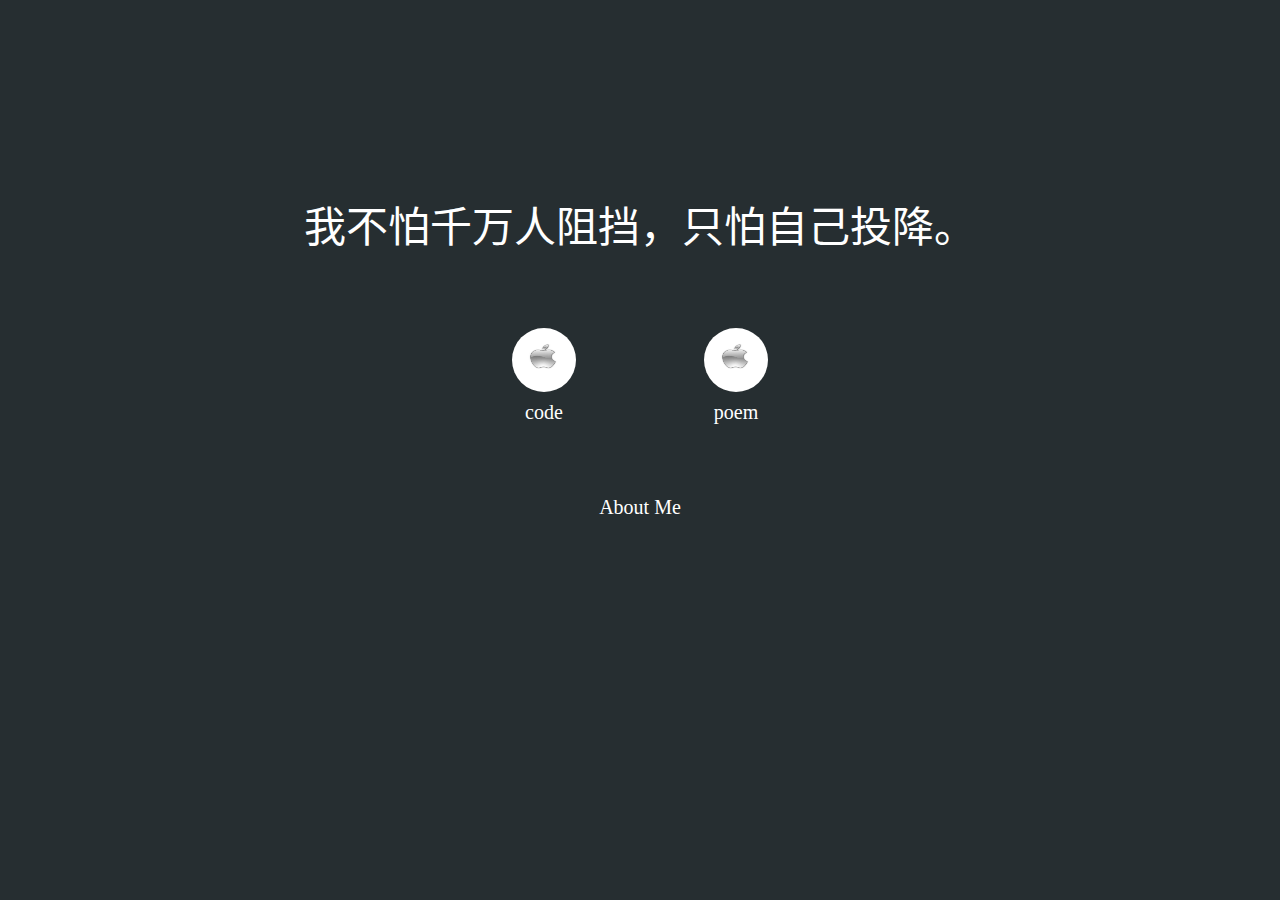
==== index.html @ 386355c1 "Update index.html" ====
<!DOCTYPE html>
<html lang="zh-cn">

	<head>
		<meta charset="utf-8">
		<meta http-equiv="X-UA-Compatible" content="IE=edge">
		<meta name="renderer" content="webkit">
		<meta name="viewport" content="width=device-width, initial-scale=1">
		<title>ANSON思维</title>
		<meta name="keywords" content="ANSON,思维,ANSON思维,IOS,ios,h5,Jquery,博客,文档,分享">
		<meta name="description" content="ANSON与你分享记录工作中的点滴和生活中的小美好">
		<meta name="baidu-site-verification" content="4IXNpgHm1T" />
		<meta http_equiv="pragma" content="no-cache">
		<meta http_equiv="Cache-Control" content="no-cache, must-revalidate">
		<link rel="shortcut icon" href="../images/logo.ico">
		<link rel="icon" href="../images/logo.ico">
		<link rel="stylesheet" type="text/css" href="css/global.css">
		<link rel="stylesheet" type="text/css" href="css/index.css" />
		<link rel="stylesheet" type="text/css" href="css/animate.min.css"/>
	</head>

	<body>
		<!-- 内容 -->
		<div class="index-content">
			<div class="slogan">
				我不怕千万人阻挡，只怕自己投降。
			</div>
			<div class="menu-cont">
				<ul class="clearfix">
					<li class="pull-left" id="code">
						<div class="menu-img">
							<img src="img/icon-apple.jpg" />
						</div>
						<div class="menu-msg">
							code
						</div>
					</li>
					<li class="pull-left" id="poem">
						<div class="menu-img">
							<img src="img/icon-apple.jpg" />
						</div>
						<div class="menu-msg">
							poem
						</div>
					</li>
				</ul>
			</div>
			<div class="about" id="about">
				About Me
			</div>
		</div>
		<!--列表一-->
		<div class="cont-right" id="code-right">
			<div class="right-title">
				那些踩过的坑
			</div>
			<div class="right-list-tab">
				<div class="tab-cont clearfix">
					<div class="pull-left tab-left">
						<div class="tab-title">
							ios下iframe页面内的input手机输入法bug
						</div>
						<div class="tab-msg">
							苹果手机中运行的页面，在iframe 中 ，手指点击input框，自动弹出键盘后，输入几个文字，然后手指再点击一下input框之后，再在键盘里敲字母，就无法在input框显示所敲入的内容了。解决方案如下：
						</div>
						<div class="tab-date">
							2018/10/10 10:17:08
						</div>
					</div>
				</div>
				<div class="tab-cont tab-cont-img clearfix">
					<div class="pull-left tab-left">
						<div class="tab-title">
							前端开发——textarea自适应高度
						</div>
						<div class="tab-msg">
							因为textarea不支持自适应高度，就是定好高度或者是行数之后，超出部分就会显示滚动条，看起来不美观。而用DIV来模拟时，首先遇到的问题是：div怎么实现输入功能？ 可能我们还是第一次见到...
						</div>
						<div class="tab-date">
							2018/10/01 14:27:11
						</div>
					</div>
					<div class="pull-right tab-right">
						<div class="tab-img">
							<img src="img/textarea.png" />
						</div>
					</div>
				</div>
				<div class="tab-cont clearfix">
					<div class="pull-left tab-left">
						<div class="tab-title">
							IOS开发之qq分享原生接入SDK
						</div>
						<div class="tab-msg">
							写在正文之前：腾讯的qq SDK是真的坑！这个文档简直是我见过最坑的文档了！被逼着接原生SDK做分享的我只能自己去填坑了！！！
						</div>
						<div class="tab-date">
							2018/09/11 17:37:18
						</div>
					</div>
				</div>
				<div class="tab-cont clearfix">
					<div class="pull-left tab-left">
						<div class="tab-title">
							JS点击下载跳转IOS或者Android
						</div>
						<div class="tab-msg">
							在移动wap上，最常见的就是引流用户下载安装自己的应用程序，如何通过js点击判断下载是ios还是安卓呢？其实很简单，就是要判断用户的设备是iOS还是Android，然后分别跳转就可以了
						</div>
						<div class="tab-date">
							2018/08/15 16:31:19
						</div>
					</div>
				</div>
				<div class="tab-cont clearfix">
					<div class="pull-left tab-left">
						<div class="tab-title">
							IOS---将text文本转为image
						</div>
						<div class="tab-msg">
							用代码实现，将一段text文本转为image，可作为标签使用。具体实现方式如下：
						</div>
						<div class="tab-date">
							2018/04/14 11:31:11
						</div>
					</div>
				</div>
				<div class="tab-cont clearfix">
					<div class="pull-left tab-left">
						<div class="tab-title">
							前端开发——下拉框（多选、单选、搜索、排序）
						</div>
						<div class="tab-msg">
							需求：需要做一个下拉框组件，要求包含下拉列表前加一个多选框，勾选的列在下次打开时自动排在下拉列表前面置顶，点击列表中某一项，可以选中该项内容，并填充进展示框中，另外需要增加搜索功能，便于筛选下拉列表中的列。
						</div>
						<div class="tab-date">
							2018/03/11 17:13:31
						</div>
					</div>
				</div>
				<div class="tab-cont clearfix">
					<div class="pull-left tab-left">
						<div class="tab-title">
							ios&html5混合开发优化（二）
						</div>
						<div class="tab-msg">
							优化oc与js传值：混合开发最大的问题就在于前台与后台直接的通信，这个不像用纯原生开发时数据都从接口处获取然后做想要的操作，混合开发中oc端是没有办法去操作页面的，因为页面是h5做的，这个时候就需要oc与js进行通信。
						</div>
						<div class="tab-date">
							2018/02/09 11:22:38
						</div>
					</div>
				</div>
				<div class="tab-cont clearfix">
					<div class="pull-left tab-left">
						<div class="tab-title">
							ios&html5混合开发优化（一）
						</div>
						<div class="tab-msg">
							前言：本人原本是ios开发工程师，但由于现今H5的兴起，行内刮起了一阵混合开发的风气，趁着这股劲，我也学了前端开发，不说研究的多深，但也能胜任日常的开发工作。长话短说
						</div>
						<div class="tab-date">
							2018/01/29 10:31:12
						</div>
					</div>
				</div>

			</div>
		</div>

		<!--列表二-->
		<div class="cont-right" id="poem-right">
			<div class="right-title">
				那些如诗的生活
			</div>
			<div class="right-list-tab">
				<div class="tab-cont tab-cont-img clearfix">
					<div class="pull-left tab-left">
						<div class="tab-title">
							迪士尼打卡
						</div>
						<div class="tab-msg">
							来魔都也有好几年了，迪士尼一直没有机会去，终于打卡成功。体验各种项目，飞越地平线、巴斯光年、雷鸣山漂流...对一个大老爷们来说....
						</div>
						<div class="tab-date">
							2018/08/12 10:31:12
						</div>
					</div>
					<div class="pull-right tab-right">
						<div class="tab-img">
							<img src="img/dishini.jpeg" />
						</div>
					</div>
				</div>
				<div class="tab-cont tab-cont-img clearfix">
					<div class="pull-left tab-left">
						<div class="tab-title">
							其实，我享受孤独。
						</div>
						<div class="tab-msg">
							孤独这个字眼，很奇怪。魔都，灯红酒绿，繁华似锦，在这里，你的一切都会被喧闹所掩盖。你有才华，比你更有才华的大有人在；你有能力，比你更有能力的大有人在；你特立独...
						</div>
						<div class="tab-date">
							2018/05/22 16:31:44
						</div>
					</div>
					<div class="pull-right tab-right">
						<div class="tab-img">
							<img src="img/city.jpeg" />
						</div>
					</div>
				</div>
				<div class="tab-cont tab-cont-img clearfix">
					<div class="pull-left tab-left">
						<div class="tab-title">
							回不去的地方。
						</div>
						<div class="tab-msg">
							上海这个地方，来了也有两年了。记得两年前毕业时，从学校辗转到上海，不少朋友问我，你为什么最后还是选择了上海？当时答不上来，只是说，总得寻个去处吧...
						</div>
						<div class="tab-date">
							2017/03/09 14:27:11
						</div>
					</div>
					<div class="pull-right tab-right">
						<div class="tab-img">
							<img src="img/shanghai.jpeg" />
						</div>
					</div>
				</div>

			</div>
		</div>

		<!--列表三-->
		<div class="cont-right" id="about-right">
			<div class="about-cont">
				<div class="about-img">
					<img src="img/my.jpeg" />
				</div>
				<div class="about-title">
					不想搞事的产品经理不是好程序猿~
				</div>
				<div class="about-msg">
					<p>我是Anson，有信仰，爱生活，</p>
					<p>毕业3年，现居住于魔都；</p>
					<p>愿和你一起努力做更好的自己。</p>
					<p>无论是看书，健身还是搞事。</p>
				</div>
				<div class="contact">
					<p>QQ:1475776568</p>
					<p>邮箱:1475776568@qq.com</p>
				</div>
			</div>
		</div>
	</body>
	<!-- 资源加载 -->
	<script src="js/jquery.js" type="text/javascript" charset="utf-8"></script>
	<!-- 业务逻辑 -->
	<script src="js/global.js" type="text/javascript" charset="utf-8"></script>
	<script type="text/javascript">
		$(window).resize(function() { //当浏览器大小变化时
			var screenWidth = $("body").width(),
				screenHeight = $(window).height() || document.body.screenHeight,
				scrollTop = $(window).scrollTop()
			$(".index-content,.cont-right").css('height', screenHeight);
		});
		$(document).ready(function() {
			var screenWidth = $("body").width(),
				screenHeight = $(window).height() || document.body.screenHeight,
				scrollTop = $(window).scrollTop()
			$(".index-content,.cont-right").css('height', screenHeight);
			
			//动画
			var animateArray = new Array("bounce","flash","pulse","rubberBand","shake","swing","tada","wobble","bounceIn","bounceInDown","bounceInLeft","bounceInRight","bounceInUp","fadeIn","fadeInDown","fadeInDownBig","fadeInLeft","fadeInLeftBig","fadeInRight","fadeInRightBig","fadeInUp","fadeInUpBig","flip","flipInX","flipInY","lightSpeedIn","rotateIn","rotateInDownLeft","rotateInDownRight","rotateInUpLeft","rotateInUpRight","slideInDown","slideInLeft","slideInRight","rollIn");
			var rand = parseInt(Math.random() * 35);     
			$(".slogan").addClass("animated");
			$(".slogan").addClass(animateArray[rand]);
			

		});
		$(".slogan").click(function() {
			if($(".index-content").hasClass("index-content-left")) {
				$(".index-content").removeClass("index-content-left");
				$(".cont-right").hide();
			} else {
				//不作处理
			}
		});
		$("#code").click(function() {
			if($(".index-content").hasClass("index-content-left")) {
				$("#poem-right,#about-right").hide();
				$("#code-right").show();
			} else {
				$(".index-content").addClass("index-content-left");
				$("#code-right").show();
			}
		});
		$("#poem").click(function() {
			if($(".index-content").hasClass("index-content-left")) {
				$("#code-right,#about-right").hide();
				$("#poem-right").show();
			} else {
				$(".index-content").addClass("index-content-left");
				$("#poem-right").show();
			}
		});
		$("#about").click(function() {
			if($(".index-content").hasClass("index-content-left")) {
				$("#code-right,#poem-right").hide();
				$("#about-right").show();
			} else {
				$(".index-content").addClass("index-content-left");
				$("#about-right").show();
			}
		});
	</script>

</html>
---- css/global.css ----
/*---------------------------------------------------------------------------------------------
颜色
---------------------------------------------------------------------------------------------*/
/*---------------------------------------------------------------------------------------------
字体
---------------------------------------------------------------------------------------------*/
/*---------------------------------------------------------------------------------------------
字体大小
---------------------------------------------------------------------------------------------*/
/*公共样式--开始*/
html,
body,
div,
ul,
li,
h1,
h2,
h3,
h4,
h5,
h6,
p,
dl,
dt,
dd,
ol,
form,
input,
textarea,
th,
td,
select {
  margin: 0;
  padding: 0;
}
* {
  box-sizing: border-box;
}
html,
body {
  min-height: 100%;
}
body {
  font-size: 14px;
  color: #333;
}
h1,
h2,
h3,
h4,
h5,
h6 {
  font-weight: normal;
}
ul,
ol {
  list-style: none;
}
img {
  border: none;
  vertical-align: middle;
}
a {
  text-decoration: none;
}
table {
  border-collapse: collapse;
  table-layout: fixed;
}
input,
textarea {
  outline: none;
  border: none;
}
textarea {
  resize: none;
  overflow: auto;
}
.clearfix {
  zoom: 1;
}
.clearfix:after {
  content: ".";
  width: 0;
  height: 0;
  visibility: hidden;
  display: block;
  clear: both;
  overflow: hidden;
}
.pull-left {
  float: left;
}
.pull-right {
  float: right;
}
.tl {
  text-align: left;
}
.tc {
  text-align: center;
}
.tr {
  text-align: right;
}
---- css/index.css ----
.index-content {
  padding-top: 10%;
  width: 100%;
  background: #262e31;
}
.index-content .slogan {
  width: 100%;
  height: 200px;
  text-align: center;
  line-height: 200px;
  font-size: 42px;
  color: #fff;
  cursor: pointer;
}
.index-content .menu-cont {
  width: 100%;
  height: 120px;
}
.index-content .menu-cont ul {
  padding: 0 35%;
}
.index-content .menu-cont ul li {
  width: 50%;
  height: 120px;
  text-align: center;
  cursor: pointer;
}
.index-content .menu-cont ul li .menu-img {
  width: 100%;
  height: 64px;
}
.index-content .menu-cont ul li .menu-img img {
  width: 64px;
  height: 100%;
  border-radius: 32px;
}
.index-content .menu-cont ul li .menu-msg {
  width: 100%;
  line-height: 40px;
  font-size: 20px;
  color: #FFFFFF;
}
.index-content .about {
  width: 100%;
  text-align: center;
  font-size: 20px;
  color: #FFFFFF;
  line-height: 38px;
  margin-top: 40px;
  cursor: pointer;
}
.index-content-left {
  width: 25%;
  float: left;
}
.index-content-left .slogan {
  line-height: 48px;
  font-size: 32px;
}
.index-content-left .menu-cont ul {
  padding: 0 10%;
}
.cont-right {
  display: none;
  width: 75%;
  float: right;
  padding: 20px;
  overflow: auto;
}
.cont-right .right-title {
  width: 100%;
  line-height: 80px;
  font-size: 36px;
  color: #363333;
}
.cont-right .right-list-tab {
  width: 100%;
  padding: 30px 0;
}
.cont-right .right-list-tab .tab-cont {
  padding: 20px 0;
  width: 100%;
  border-bottom: 1px solid #eee;
  cursor: pointer;
}
.cont-right .right-list-tab .tab-cont .tab-title {
  width: 100%;
  line-height: 32px;
  font-size: 24px;
  font-weight: bold;
  color: #504d4d;
  white-space: nowrap;
  overflow: hidden;
  text-overflow: ellipsis;
}
.cont-right .right-list-tab .tab-cont .tab-msg {
  width: 100%;
  line-height: 24px;
  font-size: 14px;
  color: #727070;
  word-wrap: break-word;
  margin-top: 10px;
}
.cont-right .right-list-tab .tab-cont .tab-date {
  width: 100%;
  line-height: 18px;
  font-size: 12px;
  color: #868585;
  margin-top: 10px;
}
.cont-right .right-list-tab .tab-cont-img .tab-left {
  width: 70%;
}
.cont-right .right-list-tab .tab-cont-img .tab-right {
  width: 30%;
}
.cont-right .right-list-tab .tab-cont-img .tab-img {
  margin-left: 20px;
  width: 200px;
  height: 120px;
}
.cont-right .right-list-tab .tab-cont-img .tab-img img {
  width: 100%;
  height: 100%;
  border-radius: 4px;
  border: 1px solid #eee;
}
.cont-right .about-cont {
  width: 100%;
  padding: 16% 0;
  text-align: center;
}
.cont-right .about-cont .about-img {
  width: 100%;
  height: 100px;
}
.cont-right .about-cont .about-img img {
  width: 100px;
  height: 100px;
  border-radius: 100px;
}
.cont-right .about-cont .about-title {
  margin-top: 20px;
  line-height: 30px;
  font-size: 18px;
  color: #FFFFFF;
  font-weight: bold;
}
.cont-right .about-cont .about-msg {
  margin-top: 20px;
}
.cont-right .about-cont .about-msg p {
  line-height: 20px;
  font-size: 14px;
  color: #f1ecec;
}
.cont-right .about-cont .contact {
  margin-top: 20px;
}
.cont-right .about-cont .contact p {
  line-height: 20px;
  font-size: 14px;
  color: #f1ecec;
}
#about-right {
  background-image: url(../img/about-bg.jpg);
  background-repeat: no-repeat;
  background-size: 100% 100%;
  -moz-background-size: 100% 100%;
  overflow: inherit;
}
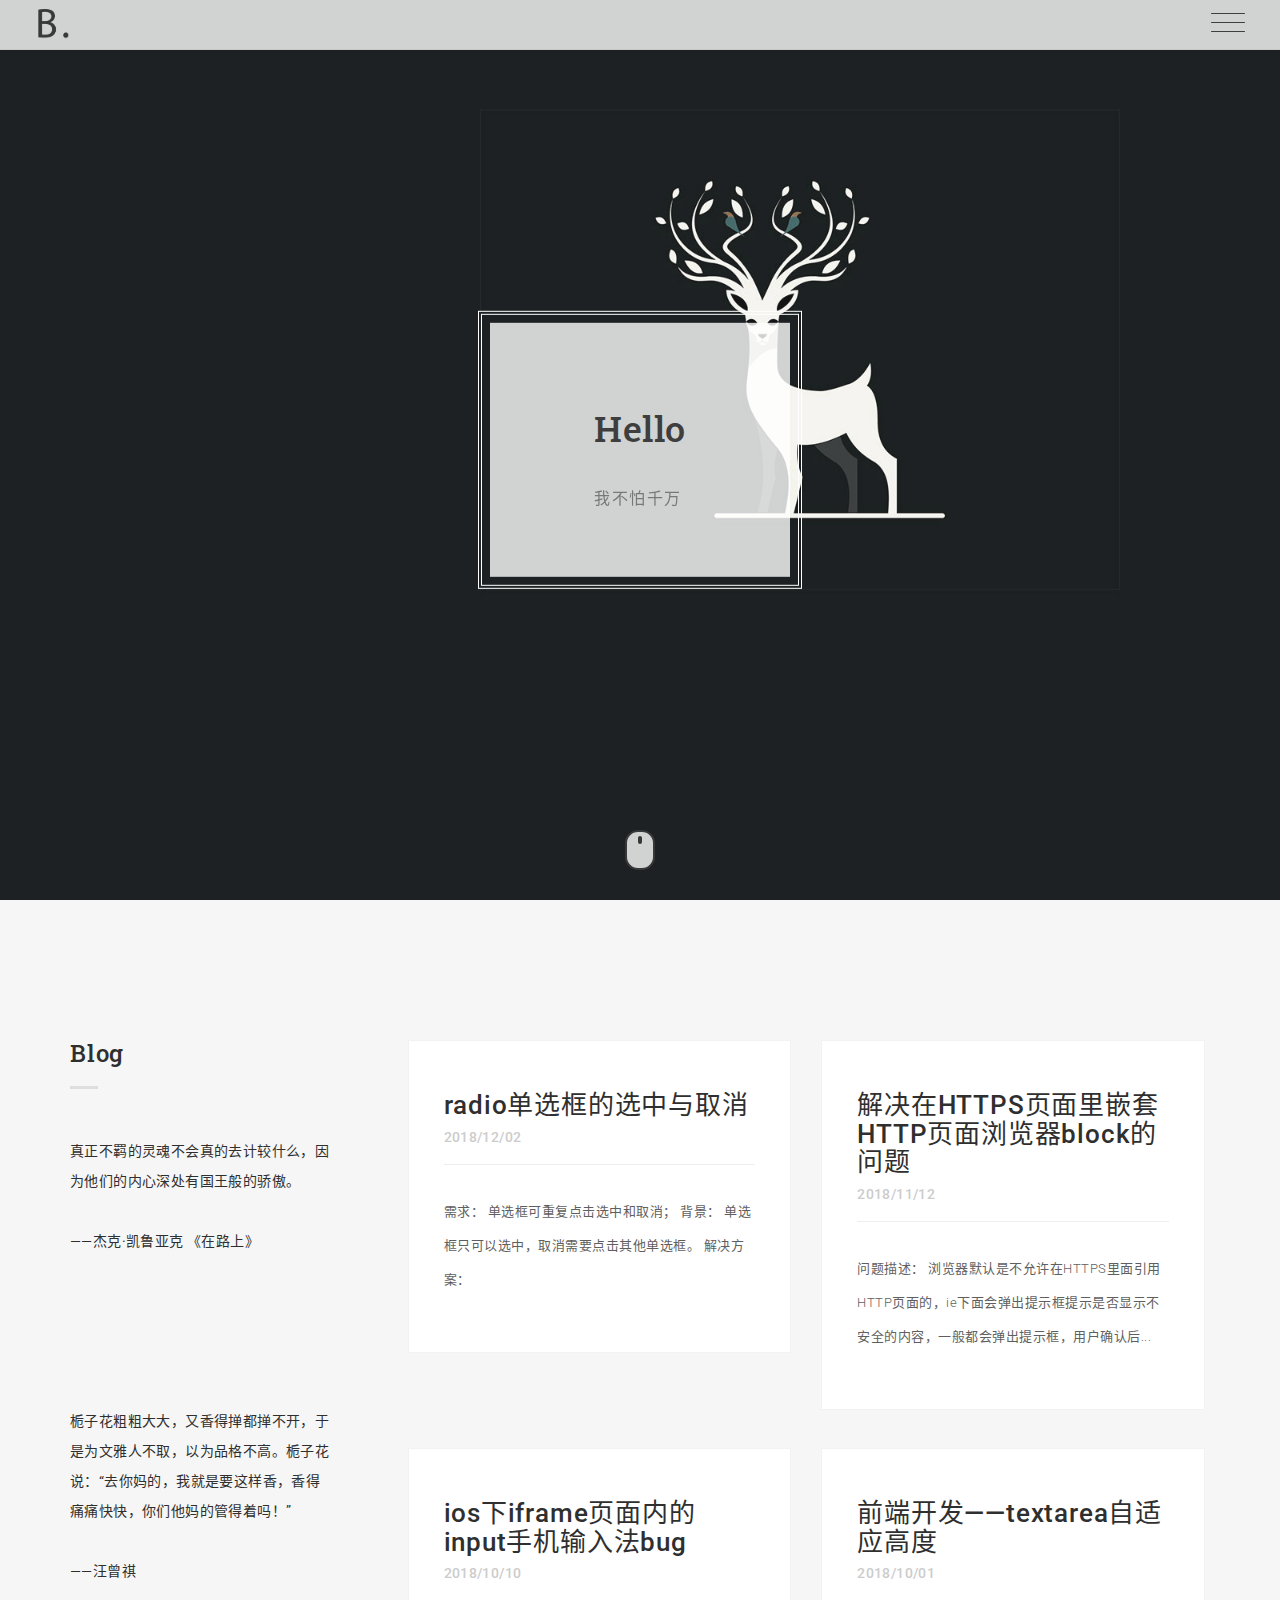
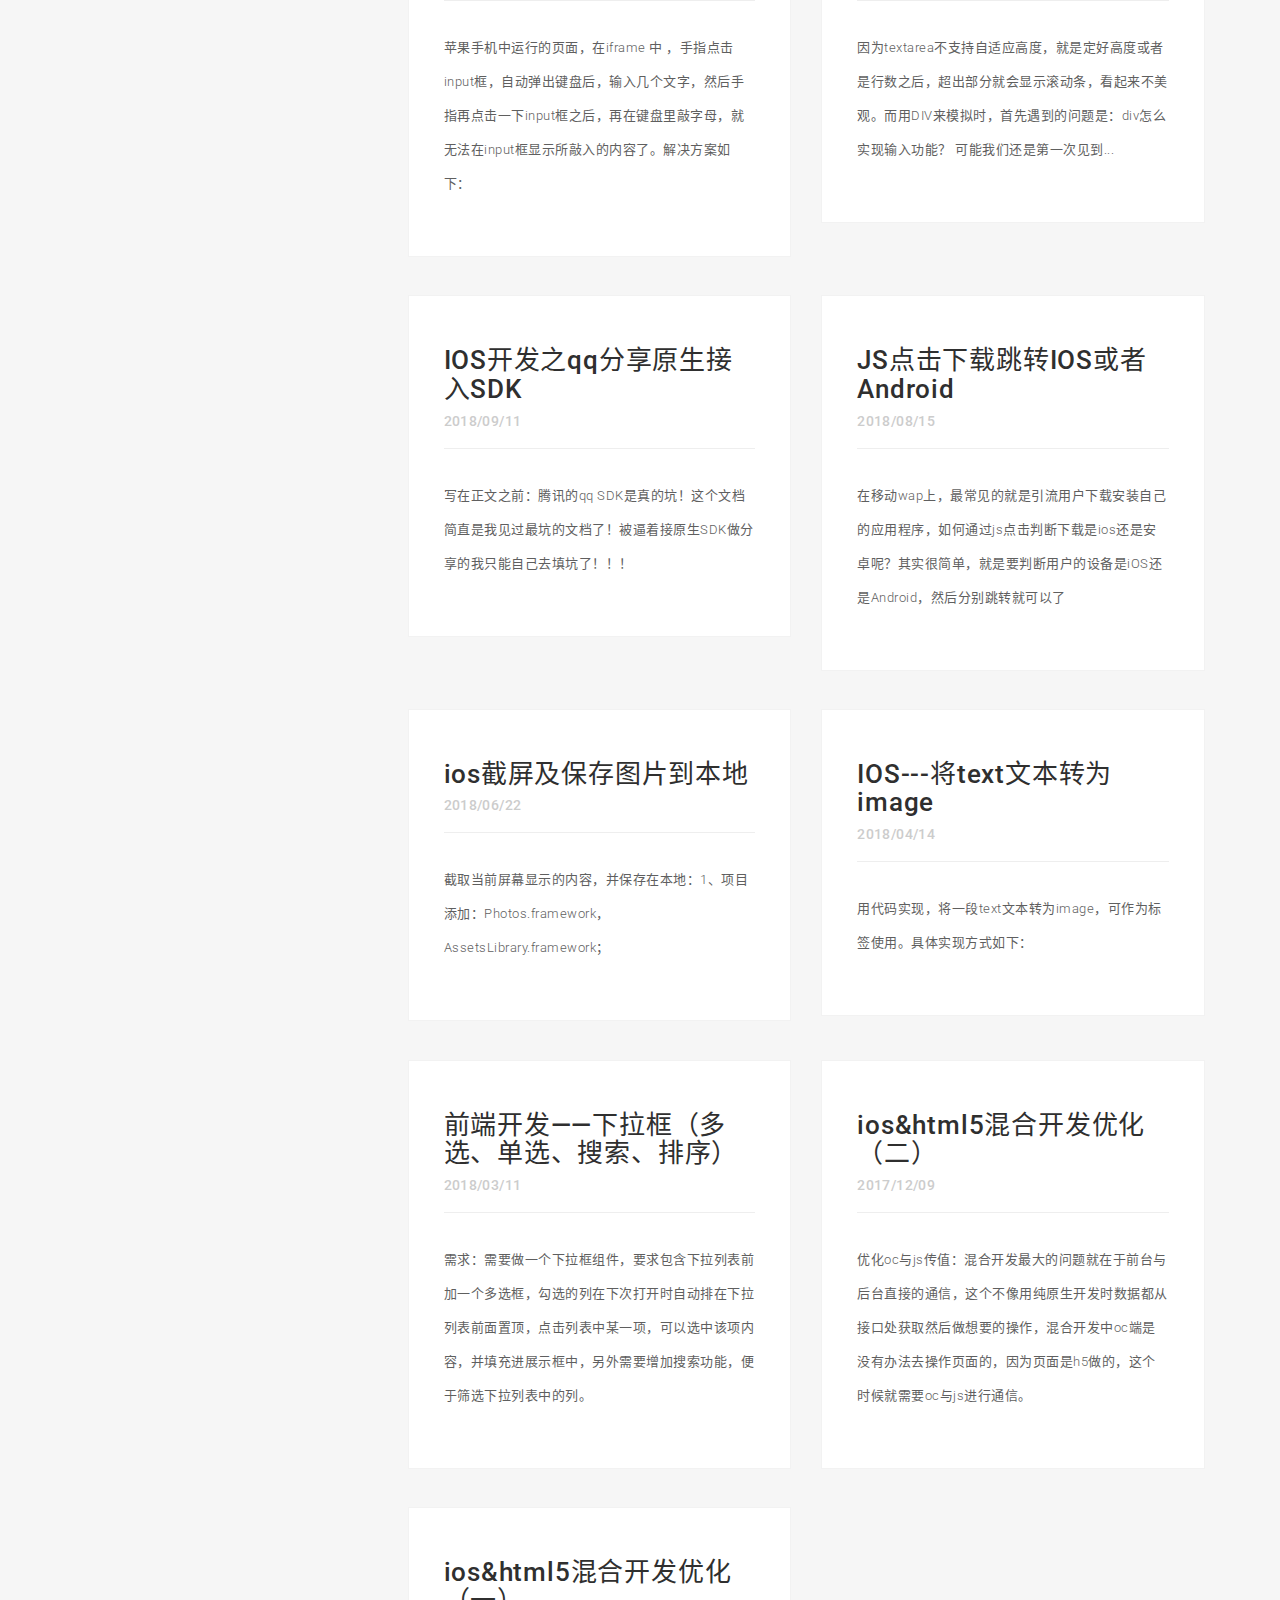
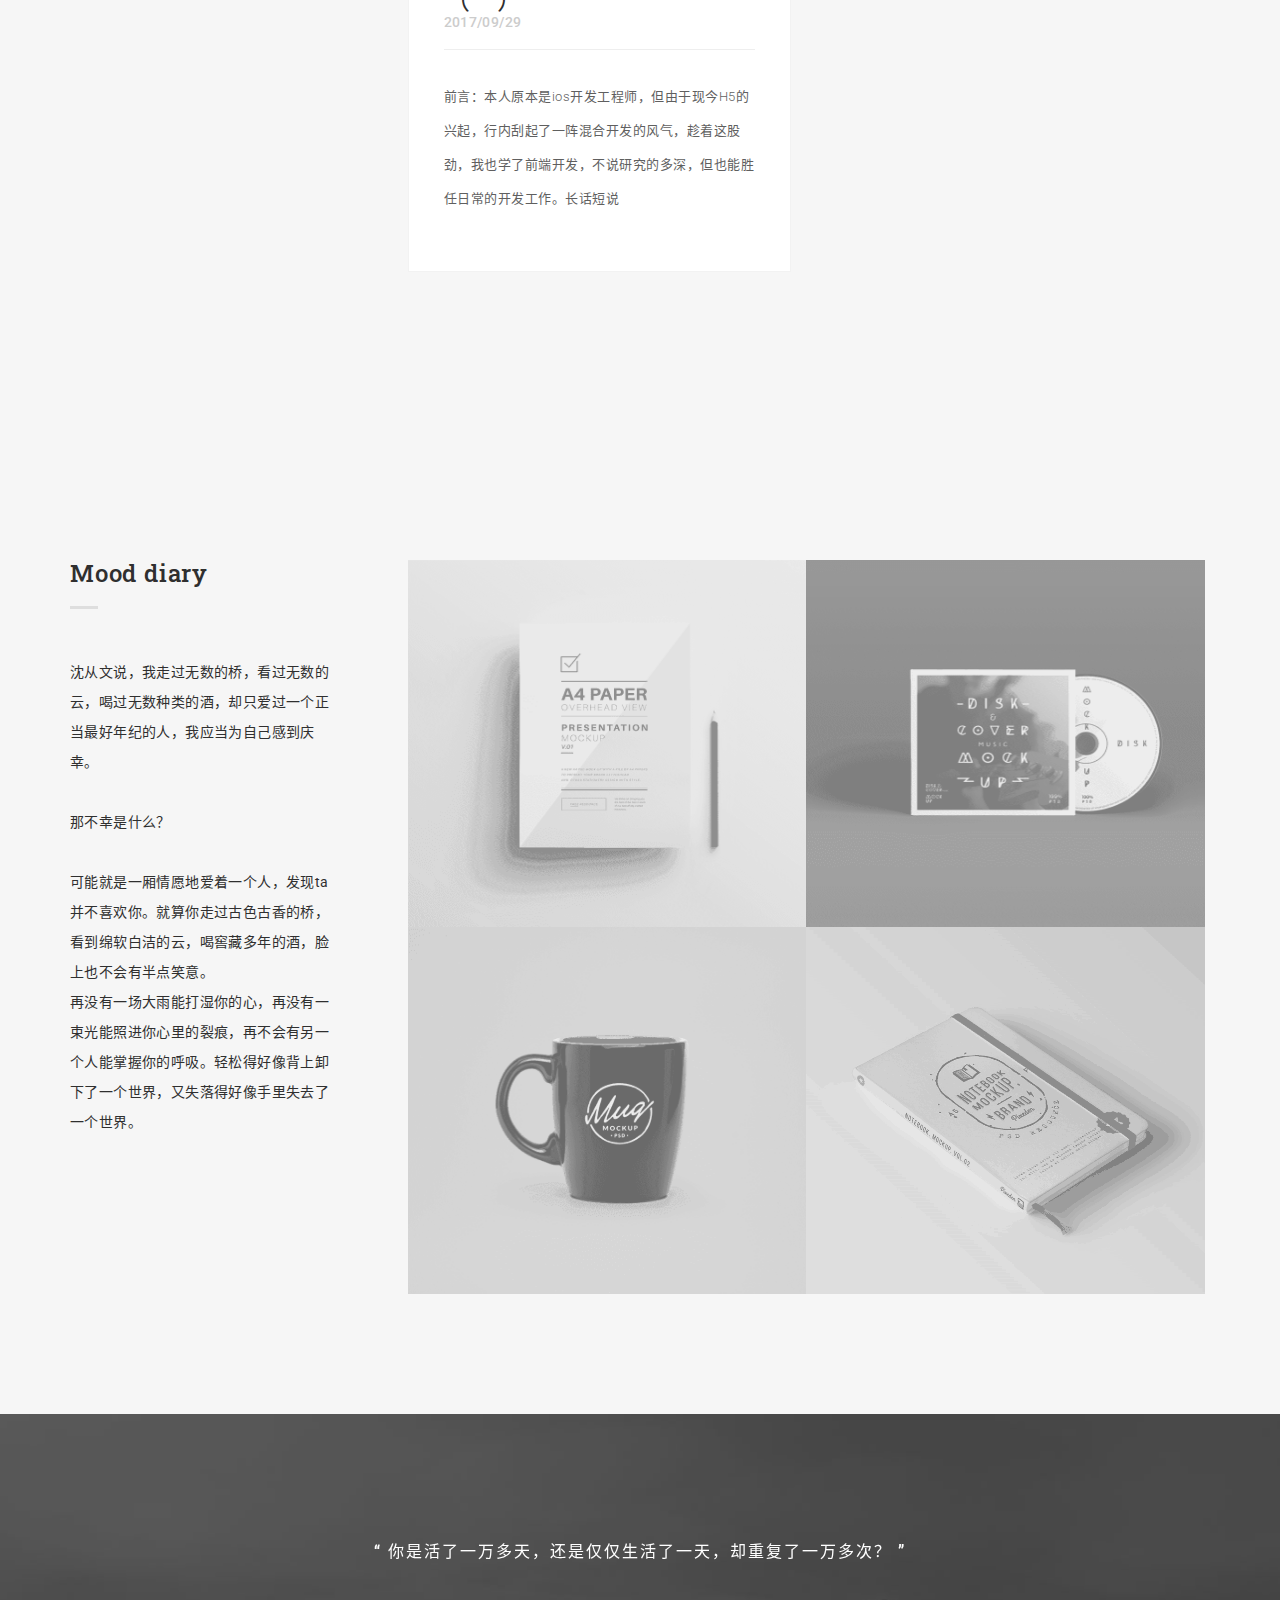
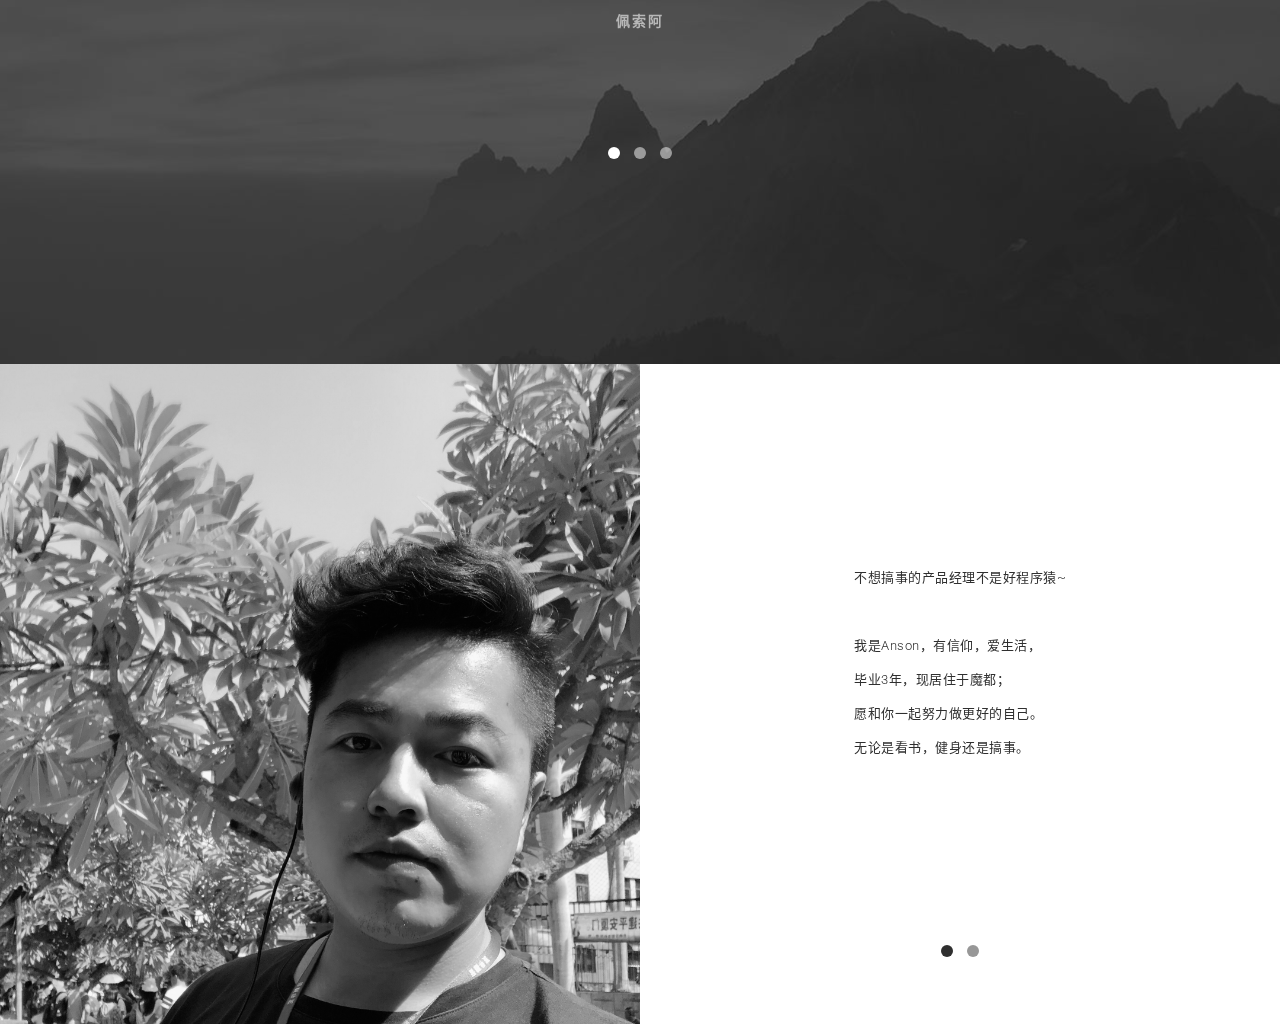
==== commit 243148b1: "Update index.html" ====
--- a/index.html
+++ b/index.html
@@ -3,317 +3,567 @@
 
 	<head>
 		<meta charset="utf-8">
-		<meta http-equiv="X-UA-Compatible" content="IE=edge">
-		<meta name="renderer" content="webkit">
-		<meta name="viewport" content="width=device-width, initial-scale=1">
 		<title>ANSON思维</title>
+		<meta content="IE=edge" http-equiv="X-UA-Compatible">
+		<meta content="width=device-width, initial-scale=1" name="viewport">
+		<meta content="Bodo - Simple One Page Personal" name="description">
+		<meta content="BdgPixel" name="author">
 		<meta name="keywords" content="ANSON,思维,ANSON思维,IOS,ios,h5,Jquery,博客,文档,分享">
 		<meta name="description" content="ANSON与你分享记录工作中的点滴和生活中的小美好">
 		<meta name="baidu-site-verification" content="4IXNpgHm1T" />
 		<meta http_equiv="pragma" content="no-cache">
 		<meta http_equiv="Cache-Control" content="no-cache, must-revalidate">
-		<link rel="shortcut icon" href="../images/logo.ico">
-		<link rel="icon" href="../images/logo.ico">
-		<link rel="stylesheet" type="text/css" href="css/global.css">
-		<link rel="stylesheet" type="text/css" href="css/index.css" />
-		<link rel="stylesheet" type="text/css" href="css/animate.min.css"/>
+		<!--styles-->
+		<link href="css/bootstrap.min.css" rel="stylesheet">
+		<link href="css/owl.carousel.css" rel="stylesheet">
+		<link href="css/owl.theme.css" rel="stylesheet">
+		<link href="css/magnific-popup.css" rel="stylesheet">
+		<link href="css/style.css" rel="stylesheet">
+		<link href="css/responsive.css" rel="stylesheet">
+
+		<!--fonts google-->
+		<link href='https://fonts.googleapis.com/css?family=Roboto+Slab:400,700' rel='stylesheet' type='text/css'>
+		<link href='https://fonts.googleapis.com/css?family=Roboto:400,300,500,700' rel='stylesheet' type='text/css'>
+
+		<!--[if lt IE 9]>
+   <script type="text/javascript" src="js/html5shiv.min.js"></script>
+<![endif]-->
 	</head>
 
 	<body>
-		<!-- 内容 -->
-		<div class="index-content">
-			<div class="slogan">
-				我不怕千万人阻挡，只怕自己投降。
-			</div>
-			<div class="menu-cont">
-				<ul class="clearfix">
-					<li class="pull-left" id="code">
-						<div class="menu-img">
-							<img src="img/icon-apple.jpg" />
+		<!--PRELOADER-->
+		<div id="preloader">
+			<div id="status">
+				<img alt="logo" src="images/logo-big.png">
+			</div>
+		</div>
+		<!--/.PRELOADER END-->
+
+		<!--HEADER -->
+		<div class="header">
+			<div class="for-sticky">
+				<!--LOGO-->
+				<div class="col-md-2 col-xs-6 logo">
+					<a href="index.html"><img alt="logo" class="logo-nav" src="images/logo.png"></a>
+				</div>
+				<!--/.LOGO END-->
+			</div>
+			<div class="menu-wrap">
+				<nav class="menu">
+					<div class="menu-list">
+						<a data-scroll="" href="#home" class="active">
+							<span>Home</span>
+						</a>
+						<a data-scroll="" href="#employement">
+							<span>Blog</span>
+						</a>
+						<a data-scroll="" href="#work">
+							<span>Mood diary</span>
+						</a>
+						<a data-scroll="" href="#about">
+							<span>About</span>
+						</a>
+					</div>
+				</nav>
+				<button class="close-button" id="close-button">Close Menu</button>
+			</div>
+			<button class="menu-button" id="open-button">
+	<span></span>
+	<span></span>
+	<span></span>
+  </button>
+			<!--/.for-sticky-->
+		</div>
+		<!--/.HEADER END-->
+
+		<!--CONTENT WRAP-->
+		<div class="content-wrap">
+			<!--CONTENT-->
+			<div class="content">
+				<!--HOME-->
+				<section id="home">
+					<div class="container">
+						<div class="row">
+							<div class="wrap-hero-content">
+								<div class="hero-content">
+									<h1>Hello</h1>
+									<br>
+									<span class="typed"></span>
+								</div>
+							</div>
+							<div class="mouse-icon margin-20">
+								<div class="scroll"></div>
+							</div>
 						</div>
-						<div class="menu-msg">
-							code
+					</div>
+				</section>
+				<!--/.HOME END-->
+				<!--EMPLOYEMENT-->
+				<section class="grey-bg" id="employement">
+					<div class="container">
+						<div class="row">
+							<div class="col-md-3">
+								<h3 class="title-small">
+			  <span>Blog</span>
+			</h3>
+								<p class="content-detail">
+									真正不羁的灵魂不会真的去计较什么，因为他们的内心深处有国王般的骄傲。<br><br>——杰克·凯鲁亚克 《在路上》<br><br><br><br><br><br>栀子花粗粗大大，又香得掸都掸不开，于是为文雅人不取，以为品格不高。栀子花说：“去你妈的，我就是要这样香，香得痛痛快快，你们他妈的管得着吗！”<br><br> ——汪曾祺
+								</p>
+							</div>
+							<div class="col-md-9 content-right">
+								<div class="row">
+									<ul class="listing-item">
+										<li>
+											<div class="col-md-6 col-sm-6">
+												<a href="html/codeDetail-20181202.html">
+													<div class="wrap-card">
+														<div class="card">
+															<h2 class="year">
+						  radio单选框的选中与取消
+						</h2>
+															<p class="job">
+																2018/12/02
+															</p>
+															<hr>
+															<div class="text-detail">
+																<p>
+																	需求： 单选框可重复点击选中和取消； 背景： 单选框只可以选中，取消需要点击其他单选框。 解决方案：
+																</p>
+															</div>
+														</div>
+													</div>
+												</a>
+											</div>
+										</li>
+
+										<li>
+											<div class="col-md-6 col-sm-6">
+												<a href="html/codeDetail-20181112.html">
+													<div class="wrap-card">
+														<div class="card">
+															<h2 class="year">
+						  解决在HTTPS页面里嵌套HTTP页面浏览器block的问题
+						</h2>
+															<p class="job">
+																2018/11/12
+															</p>
+															<hr>
+															<div class="text-detail">
+																<p>
+																	问题描述： 浏览器默认是不允许在HTTPS里面引用HTTP页面的，ie下面会弹出提示框提示是否显示不安全的内容，一般都会弹出提示框，用户确认后...
+																</p>
+															</div>
+														</div>
+													</div>
+												</a>
+											</div>
+										</li>
+									</ul>
+									<ul class="listing-item">
+										<li>
+											<div class="col-md-6 col-sm-6">
+												<a href="html/codeDetail-20181010.html">
+													<div class="wrap-card">
+														<div class="card">
+															<h2 class="year">
+						  ios下iframe页面内的input手机输入法bug
+						</h2>
+															<p class="job">
+																2018/10/10
+															</p>
+															<hr>
+															<div class="text-detail">
+																<p>
+																	苹果手机中运行的页面，在iframe 中 ，手指点击input框，自动弹出键盘后，输入几个文字，然后手指再点击一下input框之后，再在键盘里敲字母，就无法在input框显示所敲入的内容了。解决方案如下：
+																</p>
+															</div>
+														</div>
+													</div>
+												</a>
+											</div>
+										</li>
+
+										<li>
+											<div class="col-md-6 col-sm-6">
+												<a href="html/codeDetail-20181001.html">
+													<div class="wrap-card">
+														<div class="card">
+															<h2 class="year">
+						  前端开发——textarea自适应高度
+						</h2>
+															<p class="job">
+																2018/10/01
+															</p>
+															<hr>
+															<div class="text-detail">
+																<p>
+																	因为textarea不支持自适应高度，就是定好高度或者是行数之后，超出部分就会显示滚动条，看起来不美观。而用DIV来模拟时，首先遇到的问题是：div怎么实现输入功能？ 可能我们还是第一次见到...
+																</p>
+															</div>
+														</div>
+													</div>
+												</a>
+											</div>
+										</li>
+									</ul>
+									<ul class="listing-item">
+										<li>
+											<div class="col-md-6 col-sm-6">
+												<a href="html/codeDetail-20180911.html">
+													<div class="wrap-card">
+														<div class="card">
+															<h2 class="year">
+						  IOS开发之qq分享原生接入SDK
+						</h2>
+															<p class="job">
+																2018/09/11
+															</p>
+															<hr>
+															<div class="text-detail">
+																<p>
+																	写在正文之前：腾讯的qq SDK是真的坑！这个文档简直是我见过最坑的文档了！被逼着接原生SDK做分享的我只能自己去填坑了！！！
+																</p>
+															</div>
+														</div>
+													</div>
+												</a>
+											</div>
+										</li>
+										<li>
+											<div class="col-md-6 col-sm-6">
+												<a href="html/codeDetail-20180815.html">
+													<div class="wrap-card">
+														<div class="card">
+															<h2 class="year">
+						  JS点击下载跳转IOS或者Android
+						</h2>
+															<p class="job">
+																2018/08/15
+															</p>
+															<hr>
+															<div class="text-detail">
+																<p>
+																	在移动wap上，最常见的就是引流用户下载安装自己的应用程序，如何通过js点击判断下载是ios还是安卓呢？其实很简单，就是要判断用户的设备是iOS还是Android，然后分别跳转就可以了
+																</p>
+															</div>
+														</div>
+													</div>
+												</a>
+											</div>
+										</li>
+									</ul>
+									<ul class="listing-item">
+										<li>
+											<div class="col-md-6 col-sm-6">
+												<a href="html/codeDetail-20180622.html">
+													<div class="wrap-card">
+														<div class="card">
+															<h2 class="year">
+						  ios截屏及保存图片到本地
+						</h2>
+															<p class="job">
+																2018/06/22
+															</p>
+															<hr>
+															<div class="text-detail">
+																<p>
+																	截取当前屏幕显示的内容，并保存在本地：1、项目添加：Photos.framework，AssetsLibrary.framework；
+																</p>
+															</div>
+														</div>
+													</div>
+												</a>
+											</div>
+										</li>
+										<li>
+											<div class="col-md-6 col-sm-6">
+												<a href="html/codeDetail-20180414.html">
+													<div class="wrap-card">
+														<div class="card">
+															<h2 class="year">
+						  IOS---将text文本转为image
+						</h2>
+															<p class="job">
+																2018/04/14
+															</p>
+															<hr>
+															<div class="text-detail">
+																<p>
+																	用代码实现，将一段text文本转为image，可作为标签使用。具体实现方式如下：
+																</p>
+															</div>
+														</div>
+													</div>
+												</a>
+											</div>
+										</li>
+									</ul>
+									<ul class="listing-item">
+										<li>
+											<div class="col-md-6 col-sm-6">
+												<a href="html/codeDetail-20180311.html">
+													<div class="wrap-card">
+														<div class="card">
+															<h2 class="year">
+						  前端开发——下拉框（多选、单选、搜索、排序）
+						</h2>
+															<p class="job">
+																2018/03/11
+															</p>
+															<hr>
+															<div class="text-detail">
+																<p>
+																	需求：需要做一个下拉框组件，要求包含下拉列表前加一个多选框，勾选的列在下次打开时自动排在下拉列表前面置顶，点击列表中某一项，可以选中该项内容，并填充进展示框中，另外需要增加搜索功能，便于筛选下拉列表中的列。
+																</p>
+															</div>
+														</div>
+													</div>
+												</a>
+											</div>
+										</li>
+										<li>
+											<div class="col-md-6 col-sm-6">
+												<a href="html/codeDetail-20171209.html">
+													<div class="wrap-card">
+														<div class="card">
+															<h2 class="year">
+						  ios&html5混合开发优化（二）
+						</h2>
+															<p class="job">
+																2017/12/09
+															</p>
+															<hr>
+															<div class="text-detail">
+																<p>
+																	优化oc与js传值：混合开发最大的问题就在于前台与后台直接的通信，这个不像用纯原生开发时数据都从接口处获取然后做想要的操作，混合开发中oc端是没有办法去操作页面的，因为页面是h5做的，这个时候就需要oc与js进行通信。
+																</p>
+															</div>
+														</div>
+													</div>
+												</a>
+											</div>
+										</li>
+									</ul>
+									<ul class="listing-item">
+										<li>
+											<div class="col-md-6 col-sm-6">
+												<a href="html/codeDetail-20170929.html">
+													<div class="wrap-card">
+														<div class="card">
+															<h2 class="year">
+						  ios&html5混合开发优化（一）
+						<p class="job">
+						  2017/09/29
+						</p>
+						<hr>
+						<div class="text-detail">
+						  <p>
+							前言：本人原本是ios开发工程师，但由于现今H5的兴起，行内刮起了一阵混合开发的风气，趁着这股劲，我也学了前端开发，不说研究的多深，但也能胜任日常的开发工作。长话短说
+						  </p>
 						</div>
-					</li>
-					<li class="pull-left" id="poem">
-						<div class="menu-img">
-							<img src="img/icon-apple.jpg" />
-						</div>
-						<div class="menu-msg">
-							poem
-						</div>
-					</li>
-				</ul>
-			</div>
-			<div class="about" id="about">
-				About Me
-			</div>
+					  </div>
+					</div>
+					</a>
+				  </div>
+				</li>		
+			  </ul>
+
+			</div>
+		  </div>
 		</div>
-		<!--列表一-->
-		<div class="cont-right" id="code-right">
-			<div class="right-title">
-				那些踩过的坑
-			</div>
-			<div class="right-list-tab">
-				<div class="tab-cont clearfix">
-					<div class="pull-left tab-left">
-						<div class="tab-title">
-							ios下iframe页面内的input手机输入法bug
-						</div>
-						<div class="tab-msg">
-							苹果手机中运行的页面，在iframe 中 ，手指点击input框，自动弹出键盘后，输入几个文字，然后手指再点击一下input框之后，再在键盘里敲字母，就无法在input框显示所敲入的内容了。解决方案如下：
-						</div>
-						<div class="tab-date">
-							2018/10/10 10:17:08
-						</div>
-					</div>
-				</div>
-				<div class="tab-cont tab-cont-img clearfix">
-					<div class="pull-left tab-left">
-						<div class="tab-title">
-							前端开发——textarea自适应高度
-						</div>
-						<div class="tab-msg">
-							因为textarea不支持自适应高度，就是定好高度或者是行数之后，超出部分就会显示滚动条，看起来不美观。而用DIV来模拟时，首先遇到的问题是：div怎么实现输入功能？ 可能我们还是第一次见到...
-						</div>
-						<div class="tab-date">
-							2018/10/01 14:27:11
-						</div>
-					</div>
-					<div class="pull-right tab-right">
-						<div class="tab-img">
-							<img src="img/textarea.png" />
-						</div>
-					</div>
-				</div>
-				<div class="tab-cont clearfix">
-					<div class="pull-left tab-left">
-						<div class="tab-title">
-							IOS开发之qq分享原生接入SDK
-						</div>
-						<div class="tab-msg">
-							写在正文之前：腾讯的qq SDK是真的坑！这个文档简直是我见过最坑的文档了！被逼着接原生SDK做分享的我只能自己去填坑了！！！
-						</div>
-						<div class="tab-date">
-							2018/09/11 17:37:18
-						</div>
-					</div>
-				</div>
-				<div class="tab-cont clearfix">
-					<div class="pull-left tab-left">
-						<div class="tab-title">
-							JS点击下载跳转IOS或者Android
-						</div>
-						<div class="tab-msg">
-							在移动wap上，最常见的就是引流用户下载安装自己的应用程序，如何通过js点击判断下载是ios还是安卓呢？其实很简单，就是要判断用户的设备是iOS还是Android，然后分别跳转就可以了
-						</div>
-						<div class="tab-date">
-							2018/08/15 16:31:19
-						</div>
-					</div>
-				</div>
-				<div class="tab-cont clearfix">
-					<div class="pull-left tab-left">
-						<div class="tab-title">
-							IOS---将text文本转为image
-						</div>
-						<div class="tab-msg">
-							用代码实现，将一段text文本转为image，可作为标签使用。具体实现方式如下：
-						</div>
-						<div class="tab-date">
-							2018/04/14 11:31:11
-						</div>
-					</div>
-				</div>
-				<div class="tab-cont clearfix">
-					<div class="pull-left tab-left">
-						<div class="tab-title">
-							前端开发——下拉框（多选、单选、搜索、排序）
-						</div>
-						<div class="tab-msg">
-							需求：需要做一个下拉框组件，要求包含下拉列表前加一个多选框，勾选的列在下次打开时自动排在下拉列表前面置顶，点击列表中某一项，可以选中该项内容，并填充进展示框中，另外需要增加搜索功能，便于筛选下拉列表中的列。
-						</div>
-						<div class="tab-date">
-							2018/03/11 17:13:31
-						</div>
-					</div>
-				</div>
-				<div class="tab-cont clearfix">
-					<div class="pull-left tab-left">
-						<div class="tab-title">
-							ios&html5混合开发优化（二）
-						</div>
-						<div class="tab-msg">
-							优化oc与js传值：混合开发最大的问题就在于前台与后台直接的通信，这个不像用纯原生开发时数据都从接口处获取然后做想要的操作，混合开发中oc端是没有办法去操作页面的，因为页面是h5做的，这个时候就需要oc与js进行通信。
-						</div>
-						<div class="tab-date">
-							2018/02/09 11:22:38
-						</div>
-					</div>
-				</div>
-				<div class="tab-cont clearfix">
-					<div class="pull-left tab-left">
-						<div class="tab-title">
-							ios&html5混合开发优化（一）
-						</div>
-						<div class="tab-msg">
-							前言：本人原本是ios开发工程师，但由于现今H5的兴起，行内刮起了一阵混合开发的风气，趁着这股劲，我也学了前端开发，不说研究的多深，但也能胜任日常的开发工作。长话短说
-						</div>
-						<div class="tab-date">
-							2018/01/29 10:31:12
-						</div>
-					</div>
-				</div>
-
-			</div>
+	  </div>
+	</section>
+	<!--/.EMPLOYEMENT END-->
+
+	<!--WORK-->
+	<section class="grey-bg mar-tm-10" id="work">
+	  <div class="container">
+		<div class="row">
+		  <div class="col-md-3">
+			<h3 class="title-small">
+			  <span>Mood diary</span>
+			</h3>
+			<p class="content-detail">
+			  沈从文说，我走过无数的桥，看过无数的云，喝过无数种类的酒，却只爱过一个正当最好年纪的人，我应当为自己感到庆幸。<br><br>那不幸是什么？<br><br>可能就是一厢情愿地爱着一个人，发现ta并不喜欢你。就算你走过古色古香的桥，看到绵软白洁的云，喝窖藏多年的酒，脸上也不会有半点笑意。<br>再没有一场大雨能打湿你的心，再没有一束光能照进你心里的裂痕，再不会有另一个人能掌握你的呼吸。轻松得好像背上卸下了一个世界，又失落得好像手里失去了一个世界。
+			</p>
+		  </div>
+		  <div class="col-md-9 content-right">
+			<!--PORTFOLIO IMAGE-->
+			<ul class="portfolio-image">
+			  <li class="col-md-6">
+				<div><img alt="image" src="images/bw-1.png">
+				  <div class="decription-wrap">
+				  	<a href="html/poemDetail-20180812.html">
+					<div class="image-bg">						
+					   <p class="desc">迪士尼打卡</p>					   
+					</div>
+					</a>
+				  </div>
+				</div>
+			  </li>
+			  <li class="col-md-6">
+				<a href="images/bw-2.png"><img alt="image" src="images/bw-2.png">
+				  <div class="decription-wrap">
+				  	<a href="html/poemDetail-20180522.html">
+					<div class="image-bg">
+					  <p class="desc">
+						其实，我享受孤独。
+					  </p>
+					</div>
+					</a>
+				  </div>
+				</a>
+			  </li>
+			  <li class="col-md-6">
+				<a href="images/bw-3.png"><img alt="image" src="images/bw-3.png">
+				  <div class="decription-wrap">
+				  	<a href="html/poemDetail-20170309.html">
+					<div class="image-bg">
+					  <p class="desc">
+						回不去的地方。
+					  </p>
+					</div>
+					</a>
+				  </div>
+				</a>
+			  </li>
+			  <li class="col-md-6">
+				<a href="images/bw-4.png"><img alt="image" src="images/bw-4.png">
+				  <div class="decription-wrap">
+				  	<a href="">
+					<div class="image-bg">
+					  <p class="desc">
+						如果那两个字没有颤抖
+					  </p>
+					</div>
+					</a>
+				  </div>
+				</a>
+			  </li>
+			  
+			</ul>
+			<!--/.PORTFOLIO IMAGE END-->
+		  </div>
 		</div>
-
-		<!--列表二-->
-		<div class="cont-right" id="poem-right">
-			<div class="right-title">
-				那些如诗的生活
-			</div>
-			<div class="right-list-tab">
-				<div class="tab-cont tab-cont-img clearfix">
-					<div class="pull-left tab-left">
-						<div class="tab-title">
-							迪士尼打卡
-						</div>
-						<div class="tab-msg">
-							来魔都也有好几年了，迪士尼一直没有机会去，终于打卡成功。体验各种项目，飞越地平线、巴斯光年、雷鸣山漂流...对一个大老爷们来说....
-						</div>
-						<div class="tab-date">
-							2018/08/12 10:31:12
-						</div>
-					</div>
-					<div class="pull-right tab-right">
-						<div class="tab-img">
-							<img src="img/dishini.jpeg" />
-						</div>
-					</div>
-				</div>
-				<div class="tab-cont tab-cont-img clearfix">
-					<div class="pull-left tab-left">
-						<div class="tab-title">
-							其实，我享受孤独。
-						</div>
-						<div class="tab-msg">
-							孤独这个字眼，很奇怪。魔都，灯红酒绿，繁华似锦，在这里，你的一切都会被喧闹所掩盖。你有才华，比你更有才华的大有人在；你有能力，比你更有能力的大有人在；你特立独...
-						</div>
-						<div class="tab-date">
-							2018/05/22 16:31:44
-						</div>
-					</div>
-					<div class="pull-right tab-right">
-						<div class="tab-img">
-							<img src="img/city.jpeg" />
-						</div>
-					</div>
-				</div>
-				<div class="tab-cont tab-cont-img clearfix">
-					<div class="pull-left tab-left">
-						<div class="tab-title">
-							回不去的地方。
-						</div>
-						<div class="tab-msg">
-							上海这个地方，来了也有两年了。记得两年前毕业时，从学校辗转到上海，不少朋友问我，你为什么最后还是选择了上海？当时答不上来，只是说，总得寻个去处吧...
-						</div>
-						<div class="tab-date">
-							2017/03/09 14:27:11
-						</div>
-					</div>
-					<div class="pull-right tab-right">
-						<div class="tab-img">
-							<img src="img/shanghai.jpeg" />
-						</div>
-					</div>
-				</div>
-
-			</div>
+	  </div>
+	</section>
+	<!--/.WORK END-->
+
+	
+	
+	
+	<!--TESTIMONIAL-->
+	<section id="testimonial">
+	  <div class="container">
+		<div class="row wrap-testimonial">
+		  <div class="col-md-10 col-md-offset-1">
+			<div class="owl-carousel">
+			  <div class="list-testimonial">
+				<div class="content-testimonial">
+				  <h3 class="testi">
+					“ 你是活了一万多天，还是仅仅生活了一天，却重复了一万多次？ ”
+				  </h3>
+				  <p class="people">
+					佩索阿
+				  </p>
+				</div>
+			  </div>
+			  <div class="list-testimonial">
+				<div class="content-testimonial">
+				  <h3 class="testi">
+					“不同的青春，同样的迷惘。然而，青春会成长，迷惘会散去。黑夜过后，太阳照常升起！ ”
+				  </h3>
+				  <p class="people">
+					海明威《太阳照常升起》
+				  </p>
+				</div>
+			  </div>
+			  <div class="list-testimonial">
+				<div class="content-testimonial">
+				  <h3 class="testi">
+					“ 你要做一个不动声色的大人了，不准情绪化，不准偷偷想念，不准回头看，去过自己另外的生活，你要听话，不是所有的鱼都生活在同一片海里。 ”
+				  </h3>
+				  <p class="people">
+					村上春树
+				  </p>
+				</div>
+			  </div>
+			</div>
+		  </div>
 		</div>
-
-		<!--列表三-->
-		<div class="cont-right" id="about-right">
-			<div class="about-cont">
-				<div class="about-img">
-					<img src="img/my.jpeg" />
-				</div>
-				<div class="about-title">
-					不想搞事的产品经理不是好程序猿~
-				</div>
-				<div class="about-msg">
-					<p>我是Anson，有信仰，爱生活，</p>
-					<p>毕业3年，现居住于魔都；</p>
-					<p>愿和你一起努力做更好的自己。</p>
-					<p>无论是看书，健身还是搞事。</p>
-				</div>
-				<div class="contact">
-					<p>QQ:1475776568</p>
-					<p>邮箱:1475776568@qq.com</p>
-				</div>
-			</div>
+	  </div>
+	  <div class="mask-testimonial"></div>
+	</section>
+	<!--/.TESTMONIAL END-->
+
+		<!--ABOUT-->
+	<section id="about">
+	  <div class="col-md-6 col-xs-12 no-pad">
+		<div class="bg-about"></div>
+	  </div>
+	  <div class="col-md-6 col-sm-12 col-xs-12 white-col">
+		<div class="row">
+		  <!--OWL CAROUSEL2-->
+		  <div class="owl-carousel2">
+			<div class="col-md-12">
+			  <div class="wrap-about">
+				<div class="w-content">
+				  <p class="head-about">
+					不想搞事的产品经理不是好程序猿~<br><br>我是Anson，有信仰，爱生活，<br>毕业3年，现居住于魔都；<br>愿和你一起努力做更好的自己。<br>无论是看书，健身还是搞事。
+				 </p>
+				</div>
+			  </div>
+			</div>
+		  
+			<div class="col-md-12 col-sm-12 col-xs-12 white-col">
+			  <div class="row">
+				<div class="col-md-8 col-md-offset-2 col-sm-8 col-sm-offset-2 col-xs-12">
+				  <div class="wrap-about">
+					<table class="w-content">
+					  <tr>
+						<td class="title">Name </td>
+						<td class="break">:</td>
+						<td>Anson</td>
+					  </tr>
+					  <tr>
+						<td class="title">qq </td>
+						<td class="break">:</td>
+						<td> 1475776568</td>
+					  </tr>
+					  <tr>
+						<td class="title">Email </td>
+						<td class="break">:</td>
+						<td> keynowu@163.com</td>
+					  </tr>
+					
+					</table>
+				  </div>
+				</div>
+			  </div>
+			</div>
+		  </div>
+		  <!--/.OWL CAROUSEL2 END-->
 		</div>
-	</body>
-	<!-- 资源加载 -->
-	<script src="js/jquery.js" type="text/javascript" charset="utf-8"></script>
-	<!-- 业务逻辑 -->
-	<script src="js/global.js" type="text/javascript" charset="utf-8"></script>
-	<script type="text/javascript">
-		$(window).resize(function() { //当浏览器大小变化时
-			var screenWidth = $("body").width(),
-				screenHeight = $(window).height() || document.body.screenHeight,
-				scrollTop = $(window).scrollTop()
-			$(".index-content,.cont-right").css('height', screenHeight);
-		});
-		$(document).ready(function() {
-			var screenWidth = $("body").width(),
-				screenHeight = $(window).height() || document.body.screenHeight,
-				scrollTop = $(window).scrollTop()
-			$(".index-content,.cont-right").css('height', screenHeight);
-			
-			//动画
-			var animateArray = new Array("bounce","flash","pulse","rubberBand","shake","swing","tada","wobble","bounceIn","bounceInDown","bounceInLeft","bounceInRight","bounceInUp","fadeIn","fadeInDown","fadeInDownBig","fadeInLeft","fadeInLeftBig","fadeInRight","fadeInRightBig","fadeInUp","fadeInUpBig","flip","flipInX","flipInY","lightSpeedIn","rotateIn","rotateInDownLeft","rotateInDownRight","rotateInUpLeft","rotateInUpRight","slideInDown","slideInLeft","slideInRight","rollIn");
-			var rand = parseInt(Math.random() * 35);     
-			$(".slogan").addClass("animated");
-			$(".slogan").addClass(animateArray[rand]);
-			
-
-		});
-		$(".slogan").click(function() {
-			if($(".index-content").hasClass("index-content-left")) {
-				$(".index-content").removeClass("index-content-left");
-				$(".cont-right").hide();
-			} else {
-				//不作处理
-			}
-		});
-		$("#code").click(function() {
-			if($(".index-content").hasClass("index-content-left")) {
-				$("#poem-right,#about-right").hide();
-				$("#code-right").show();
-			} else {
-				$(".index-content").addClass("index-content-left");
-				$("#code-right").show();
-			}
-		});
-		$("#poem").click(function() {
-			if($(".index-content").hasClass("index-content-left")) {
-				$("#code-right,#about-right").hide();
-				$("#poem-right").show();
-			} else {
-				$(".index-content").addClass("index-content-left");
-				$("#poem-right").show();
-			}
-		});
-		$("#about").click(function() {
-			if($(".index-content").hasClass("index-content-left")) {
-				$("#code-right,#poem-right").hide();
-				$("#about-right").show();
-			} else {
-				$(".index-content").addClass("index-content-left");
-				$("#about-right").show();
-			}
-		});
-	</script>
-
+	  </div>
+	</section>
+	<!--/.ABOUT END-->
+	
+  <!--/.CONTENT END-->
+  </div>
+<!--/.CONTENT-WRAP END-->
+</div>
+
+
+<script src="js/jquery-1.9.1.min.js" type="text/javascript"></script>
+<script src="js/jquery.appear.js" type="text/javascript"></script>
+<script src="js/bootstrap.min.js" type="text/javascript"></script>
+<script src="js/classie.js" type="text/javascript"></script>
+<script src="js/owl.carousel.min.js" type="text/javascript"></script>
+<script src="js/jquery.magnific-popup.min.js" type="text/javascript"></script>
+<script src="js/masonry.pkgd.min.js" type="text/javascript"></script>
+<script src="js/masonry.js" type="text/javascript"></script>
+<script src="js/smooth-scroll.min.js" type="text/javascript"></script>
+<script src="js/typed.js" type="text/javascript"></script>
+<script src="js/main.js" type="text/javascript"></script>
+</body>
 </html>
--- a/css/style.css
+++ b/css/style.css
@@ -0,0 +1,1241 @@
+
+/*-----------------------------------------1) General--------------------------------------------------*/
+@font-face {
+  font-family: 'Glyphter';
+  src: url('../fonts/Glyphter.eot');
+  src: url('../fonts/Glyphter?#iefix') format('embedded-opentype'), url('../fonts/Glyphter.woff') format('woff'), url('../fonts/Glyphter.ttf') format('truetype'), url('../fonts/Glyphter.svg#Glyphter') format('svg');
+  font-weight: normal;
+  font-style: normal;
+}
+*,
+*:after,
+*:before {
+  -webkit-box-sizing: border-box;
+  -moz-box-sizing: border-box;
+  -ms-box-sizing: border-box;
+  box-sizing: border-box;
+}
+body,
+html {
+  left: 0;
+  top: 0;
+  margin: 0px;
+  padding: 0px;
+  overflow-x: hidden;
+  font-family: 'Roboto', sans-serif;
+  height: 100%;
+  width: 100%;
+}
+body {
+  color: #2f2f2f;
+  font-size: 16px;
+  line-height: 1.7;
+  background-color: #fff;
+}
+a {
+  color: #2f2f2f;
+  text-decoration: none;
+  transition: ease .6s;
+  -webkit-transition: ease .6s;
+  -moz-transition: ease .6s;
+  -o-transition: ease .6s;
+  -ms-transition: ease .6s;
+}
+a:hover {
+  text-decoration: none;
+  color: #818181;
+}
+a:focus {
+  outline: none;
+  color: #999999;
+  text-decoration: none;
+}
+iframe {
+  border: none;
+  width: 100%;
+}
+img { max-width: 100%; }
+*:focus {
+  outline: none;
+}
+.copyrights{
+	text-indent:-9999px;
+	height:0;
+	line-height:0;
+	font-size:0;
+	overflow:hidden;
+}
+/*----------------------------------------- 2) Preloader --------------------------------------------------*/
+#preloader {
+  position: fixed;
+  top: 0;
+  left: 0;
+  right: 0;
+  bottom: 0;
+  background-color: #fff;
+  z-index: 999999;
+}
+#status {
+  width: 200px;
+  height: 200px;
+  position: absolute;
+  left: 50%;
+  top: 50%;
+  background-image: url(../images/loader.gif);
+  background-repeat: no-repeat;
+  background-position: center center;
+  text-align: center;
+  margin: -40px 0 0 -100px;
+}
+#status img {
+  text-align: center;
+  margin-top: -80px;
+}
+
+/*----------------------------------------- 3) Helper --------------------------------------------------*/
+.no-pad {padding: 0 !important; margin: 0 !important;}
+.pad-80 {padding-top: 80px;}
+.mar-t-50{margin-top: 50px !important;}
+.mar-tm-10{ margin-top: -10px;}
+
+.white-col{
+  background: #ffffff;
+  padding: none;
+}
+
+/*---- span -----*/
+.title-small span { position: relative;}
+.title-small span:after {
+  content: "";
+  position: absolute;
+  bottom: -20px;
+  height: 3px;
+  background: #DEDEDE;
+  width: 28px;
+  left: 0;
+}
+.title-small-center span {position: relative;}
+.title-small-center span:after {
+  content: "";
+  display: block;
+  margin: 0 auto;
+  margin-top: 20px;
+  height: 3px;
+  background: #DEDEDE;
+  width: 28px;
+  left: 0;
+}
+/*----- background ------*/
+.grey-bg {
+  background: #f6f6f6;
+  padding: 120px 0;
+  display: block;
+}
+.white-bg {
+  background: #ffffff;
+  padding: 120px 0;
+  display: block;
+}
+/*-------- content --------*/
+.content-detail {
+  font-weight: 400;
+  margin-top: 70px;
+  line-height: 30px;
+  font-size: 14px;
+  letter-spacing: 0.4px;
+}
+.content-details {
+  font-weight: 400;
+  margin-top: 40px;
+  line-height: 30px;
+  font-size: 14px;
+}
+.pad-bottom {
+  padding-bottom: 80px;
+}
+.text-detail {
+  margin-top: 30px;
+  color: #5f5f5f;
+}
+
+.listing-item{
+  list-style: none;
+  display: inline-block;
+  width: 100%;
+  padding: 0;
+  margin: 0;
+}
+
+/*----------------------------------------- 4) Header --------------------------------------------------*/
+.header {
+  width: 100%;
+  z-index: 9999;
+}
+.for-sticky {
+  position: fixed;
+  z-index: -1;
+  bottom: 0;
+  width: 100%;
+  height: 50px;
+  opacity: 0.8;
+  z-index: 1;
+  top: 0;
+  left: 0;
+  border-bottom: 1px solid #f1f1f1;
+  display: block;
+  padding: 0px 15px 5px 15px;
+  background: #ffffff;
+  -webkit-transition: all 0.3s;
+  -moz-transition: all 0.3s;
+  -ms-transition: all 0.3s;
+  -o-transition: all 0.3s;
+  transition: all 0.3s;
+}
+.logo-nav {
+  padding: 6px 0 10px 0;
+  -webkit-transition: all 0.3s;
+  -moz-transition: all 0.3s;
+  -ms-transition: all 0.3s;
+  -o-transition: all 0.3s;
+  transition: all 0.3s;
+  width: 45px;
+  display: block;
+}
+.opacity-nav {
+  opacity: 0.8;
+  z-index: 2;
+}
+/*----------- panel ----------*/
+.content-wrap {
+  -webkit-overflow-scrolling: touch;
+  height: 100%;
+  width: 100%;
+}
+.content {
+  position: absolute;
+  width: 100%;
+  height: 100%;
+}
+.content::before {
+  position: fixed;
+  top: 0;
+  left: 0;
+  z-index: 10;
+  width: 100%;
+  height: 100%;
+  background: rgba(0, 0, 0, 0.3);
+  content: '';
+  opacity: 0;
+  -webkit-transform: translate3d(100%, 0, 0);
+  transform: translate3d(100%, 0, 0);
+  -webkit-transition: opacity 0.4s, -webkit-transform 0s 0.4s;
+  transition: opacity 0.4s, transform 0s 0.4s;
+  -webkit-transition-timing-function: cubic-bezier(0.7, 0, 0.3, 1);
+  transition-timing-function: cubic-bezier(0.7, 0, 0.3, 1);
+}
+/* Menu Button */
+.menu-button {
+  width: 34px;
+  height: 45px;
+  position: fixed;
+  right: 0;
+  margin-top: 13px;
+  margin-right: 35px;
+  z-index: 1000;
+  padding: 0;
+  cursor: pointer;
+  background: transparent;
+  border: none;
+}
+.menu-button span {
+  display: block;
+  position: absolute;
+  height: 1px;
+  width: 100%;
+  background: #2f2f2f;
+  border-radius: 9px;
+  opacity: 1;
+  left: 0;
+}
+.menu-button span:nth-child(1) {top: 0px;}
+
+.menu-button span:nth-child(2) {top: 9px;}
+
+.menu-button span:nth-child(3) {top: 18px;}
+.menu-button:hover {opacity: 0.6;}
+/* Close Button */
+.close-button {
+  width: 1em;
+  height: 1em;
+  position: absolute;
+  right: 1em;
+  top: 1em;
+  overflow: hidden;
+  text-indent: 1em;
+  font-size: 0.75em;
+  border: none;
+  background: transparent;
+  color: transparent;
+}
+.close-button::before,
+.close-button::after {
+  content: '';
+  position: absolute;
+  width: 3px;
+  height: 100%;
+  top: 0;
+  left: 50%;
+  background: #bdc3c7;
+}
+.close-button::before {
+  -webkit-transform: rotate(45deg);
+  transform: rotate(45deg);
+}
+.close-button::after {
+  -webkit-transform: rotate(-45deg);
+  transform: rotate(-45deg);
+}
+/* Menu */
+.menu-wrap {
+  position: fixed;
+  z-index: 1001;
+  width: 300px;
+  height: 100%;
+  right: 0;
+  float: right;
+  background: #2f2f2f;
+  padding: 2.5em 1.5em 0;
+  -webkit-transform: translate3d(300px, 0, 0);
+  transform: translate3d(300px, 0, 0);
+  -webkit-transition: -webkit-transform 0.4s;
+  transition: transform 0.4s;
+  -webkit-transition-timing-function: cubic-bezier(0.7, 0, 0.3, 1);
+  transition-timing-function: cubic-bezier(0.7, 0, 0.3, 1);
+}
+.menu,
+.menu-list {
+  height: 100%;     
+  overflow-x: auto;
+}
+.menu-list {
+  -webkit-transform: translate3d(0, 100%, 0);
+  transform: translate3d(0, 100%, 0);
+}
+.menu-list a {
+  display: block;
+  padding: 1.5em 0;
+  -webkit-transform: translate3d(0, 500px, 0);
+  transform: translate3d(0, 500px, 0);
+  color: #a5a5a5;
+  position: relative;
+}
+.menu-list a:hover, .menu-list a:active span {color: #ffffff;}
+.menu-list,
+.menu-list a {
+  -webkit-transition: -webkit-transform 0s 0.4s;
+  transition: transform 0s 0.4s;
+  -webkit-transition-timing-function: cubic-bezier(0.7, 0, 0.3, 1);
+  transition-timing-function: cubic-bezier(0.7, 0, 0.3, 1);
+}
+.menu a:nth-child(2) {
+  -webkit-transform: translate3d(0, 1000px, 0);
+  transform: translate3d(0, 1000px, 0);
+}
+.menu-list a:nth-child(3) {
+  -webkit-transform: translate3d(0, 1500px, 0);
+  transform: translate3d(0, 1500px, 0);
+}
+.menu-list a:nth-child(4) {
+  -webkit-transform: translate3d(0, 2000px, 0);
+  transform: translate3d(0, 2000px, 0);
+}
+.menu-list a:nth-child(5) {
+  -webkit-transform: translate3d(0, 2500px, 0);
+  transform: translate3d(0, 2500px, 0);
+}
+.menu-list a:nth-child(6) {
+  -webkit-transform: translate3d(0, 3000px, 0);
+  transform: translate3d(0, 3000px, 0);
+}
+.menu-list a span:nth-last-child(1){
+  margin-bottom: 100px;
+}
+.menu-list a span {
+  margin-left: 10px;
+  font-weight: 400;
+  font-size: 12px;
+  letter-spacing: 5px;
+  text-transform: uppercase;
+  z-index: 2;
+  position: absolute;
+  margin-bottom: 20px;
+  padding: 10px;
+}
+.menu-list a span:before{
+  content: '';
+  display: block;
+  width: 0;
+  height: 2px;
+  background: #ffffff;
+  -webkit-transition: width .3s ease;
+  transition: width .3s ease;
+  position: absolute;
+  top: 50%;
+  left: 0;
+  -webkit-transform: translate(0,-50%);
+  -ms-transform: translate(0,-50%);
+  transform: translate(0,-50%);
+  z-index: -1;
+}
+.menu-list a.active span{
+  color: #ffffff !important;
+}
+.menu-list a.active span:before{
+  width: 100%;
+}
+
+/* Shown menu */
+.show-menu .menu-wrap {
+  -webkit-transform: translate3d(0, 0, 0);
+  transform: translate3d(0, 0, 0);
+  -webkit-transition: -webkit-transform 0.8s;
+  transition: transform 0.8s;
+  -webkit-transition-timing-function: cubic-bezier(0.7, 0, 0.3, 1);
+  transition-timing-function: cubic-bezier(0.7, 0, 0.3, 1);
+}
+.show-menu .menu-list,
+.show-menu .menu-list a {
+  -webkit-transform: translate3d(0, 0, 0);
+  transform: translate3d(0, 0, 0);
+  -webkit-transition: -webkit-transform 0.8s;
+  transition: transform 0.8s;
+  -webkit-transition-timing-function: cubic-bezier(0.7, 0, 0.3, 1);
+  transition-timing-function: cubic-bezier(0.7, 0, 0.3, 1);
+}
+.show-menu .menu-list a {
+  -webkit-transition-duration: 0.9s;
+  transition-duration: 0.9s;
+}
+.show-menu .content::before {
+  opacity: 1;
+  -webkit-transition: opacity 0.8s;
+  transition: opacity 0.8s;
+  -webkit-transition-timing-function: cubic-bezier(0.7, 0, 0.3, 1);
+  transition-timing-function: cubic-bezier(0.7, 0, 0.3, 1);
+  -webkit-transform: translate3d(0, 0, 0);
+  transform: translate3d(0, 0, 0);
+}
+
+/*----------------------------------------- 5) Typography --------------------------------------------------*/
+h1,
+h2,
+h3,
+h4,
+h5 {
+  letter-spacing: 0.8px;
+  font-family: 'Roboto Slab', serif;
+}
+p {
+  letter-spacing: 0.5px;
+  font-size: 13px;
+  line-height: 34px;
+  font-weight: 300;
+}
+#home h1 {
+  line-height: 40px;
+  letter-spacing: 0.6px;
+}
+#home .typed {
+  font-weight: 400;
+  font-size: 16px;
+  line-height: 26px;
+  letter-spacing: 1.5px;
+  margin: 0 auto;
+  opacity: 0.6;
+}
+.year {
+  font-size: 26px;
+  font-weight: 500;
+  margin-bottom: 10px;
+  font-family: 'Roboto', sans-serif;
+}
+.job {
+  font-size: 14px;
+  font-weight: 500;
+  line-height: 14px;
+  letter-spacing: 0.4px;
+  text-transform: uppercase;
+  color: #cccccc;
+}
+.company {
+  font-size: 12px;
+  line-height: 14px;
+  border: 1px solid #ececec;
+  color: #cccccc;
+  padding:8px 10px;
+  border-radius: 6px;
+  display: inline-block;
+  margin-top: 5px;
+  font-weight: 400;
+
+}
+
+/*----------------------------------------- 6) Hero --------------------------------------------------*/
+#home {
+  background: url('../images/hero1.jpg');
+  -webkit-background-size: cover;
+  -moz-background-size: cover;
+  -o-background-size: cover;
+  background-size: cover;
+  min-width: 100%;
+  min-height: 100%;
+  height: 100%;
+  width: 100%;
+  display: block;
+}
+.wrap-hero-content{
+  width: 100%;
+  height: 100%;
+  position: absolute;
+  top: 0;
+  left: 0;
+}
+.hero-content{
+  position: absolute;
+  text-align: center;
+  min-width: 300px;
+  left: 50%;
+  top: 50%;
+  padding: 65px;
+  background: rgba(255, 255, 255, 0.8);
+  outline: 4px double #FFFFFF;
+  outline-offset: 8px;
+  -webkit-transform: translateX(-50%) translateY(-50%);
+  transform: translateX(-50%) translateY(-50%);
+}
+
+/*mouse*/
+.mouse-icon {
+  position: absolute;
+  border: 2px solid #2f2f2f;
+  background: #ffffff;
+  opacity: 0.8;
+  border-radius: 13px;
+  height: 40px;
+  width: 30px;
+  margin: 0 auto;
+  display: block;
+  left: 0;
+  right: 0;
+  bottom: 30px;
+  z-index: 100;
+}
+
+.mouse-icon .scroll {
+  -webkit-animation-name: scrolling;
+  -webkit-animation-duration: 1s;
+  -webkit-animation-timing-function: linear;
+  -webkit-animation-delay: 0s;
+  -webkit-animation-iteration-count: infinite;
+  -webkit-animation-play-state: running;
+  animation-name: scrolling;
+  animation-duration: 1s;
+  animation-timing-function: linear;
+  animation-delay: 0s;
+  animation-iteration-count: infinite;
+  animation-play-state: running;
+}
+.mouse-icon .scroll {
+  position: relative;
+  border-radius: 10px;
+  background: #2f2f2f;
+  width: 4px;
+  height: 8px;
+  top: 4px;
+  margin-left: auto;
+  margin-right: auto;
+}
+
+@-webkit-keyframes scrolling  {
+  0%   { top:2px;  opacity: 0;}
+  30%  { top:8px; opacity: 1;}
+  100% { top:16px; opacity: 0;}
+}
+
+@keyframes scrolling  {
+  0%   { top:2px;  opacity: 0;}
+  30%  { top:8px; opacity: 1;}
+  100% { top:16px; opacity: 0;}
+}
+
+
+/*----- typed effect ---*/
+.typed-cursor{ opacity: 0;}
+
+
+/*----------------------------------------- 7) Sections --------------------------------------------------*/
+/*---------- a. portfolio -----------*/
+ul.portfolio-image {
+  list-style: none;
+  position: relative;
+  width: 100%;
+  padding: 0;
+  margin: 0;
+}
+ul.portfolio-image li {
+  float: left;
+  display: block;
+  list-style: none;
+  position: relative;
+  display: inline-block;
+  overflow: hidden;
+  padding-top: 46%;
+}
+ul.portfolio-image li:hover {
+  cursor: pointer;
+}
+ul.portfolio-image li:hover img {
+  -webkit-filter: grayscale(20%);
+  transform: scale(1.15);
+}
+ul.portfolio-image li:hover .image-bg {opacity: 1;}
+ul.portfolio-image li:hover .description-wrap {
+  background: rgba(186, 186, 186, 0.6);
+}
+ul.portfolio-image li img {
+  position: absolute;
+  width: 100%;
+  height: 100%;
+  left: 0;
+  top: 0;
+  -webkit-filter: grayscale(100%);
+  transition: filter, transform, 0.5s;
+}
+ul.portfolio-image li .decription-wrap {
+  position: absolute;
+  width: 100%;
+  height: 100%;
+  top: 0;
+  left: 0;
+  background: rgba(242, 242, 242, 0.4);
+  padding: 20px;
+  transition: background, 0.5s;
+}
+ul.portfolio-image li .image-bg {
+  color: #2f2f2f;
+  background: #ffffff;
+  background: rgba(255, 255, 255, 0.9);
+  font-size: 14px;
+  text-transform: uppercase;
+  width: 100%;
+  height: 100%;
+  display: inline-block;
+  -ms-transform: translate(-50%, -50%); /* IE 9 */
+  -webkit-transform: translate(-50%, -50%); /* Chrome, Safari, Opera */
+  transform: translate(-50%, -50%);
+  top: 50%;
+  left: 50%;
+  padding: 10px 0;
+  position: relative;
+  margin: 0 auto;
+  text-align: center;
+  opacity: 0;
+  transition: opacity, 0.5s;
+  letter-spacing: 1.5px;
+  font-weight: 300;
+  color: transparent;
+}
+ul.portfolio-image li .desc{
+  position: absolute;
+  z-index: 1;
+  top: 45%;
+  left: 0;
+  display: table-cell;
+  right: 0;
+  text-align: center;
+  color: #2f2f2f;
+  font-size: 14px;
+  font-weight: 700;
+}
+
+
+/*---------- b. service -----------*/
+.icon-use {
+  font-family: 'Glyphter';
+  font-size: 30px;
+  line-height: 20px;
+  color: #818181;
+  margin: 0;
+}
+.head-sm {
+  font-size: 13px;
+  letter-spacing: 1.5px;
+  text-transform: uppercase;
+  margin-top: 10px;
+  margin-bottom: 20px;
+  font-family: 'Roboto', sans-serif;
+  font-weight: 700;
+}
+.text-grey {
+  color: #434343;
+  line-height: 26px;
+  margin-bottom: 60px;
+}
+/*---------- c. experience -----------*/
+.wrap-card {
+  position: relative;
+  box-shadow: 0px 0px 0px #818181;
+  transition: all 0.2s ease 0s;
+  -webkit-transform: translateY(0px) translateX(0px);
+}
+.wrap-card:before,
+.wrap-card:after {
+  display: inline-block;
+  position: absolute;
+  content: " ";
+  width: 100%;
+  height: 3px;
+  background: #818181;
+  -webkit-transform: scaleX(0);
+  transition: all 0.2s ease;
+}
+.wrap-card:before {
+  top: 0;
+  left: 0;
+  -webkit-transform-origin: 0 0;
+}
+.wrap-card:after {
+  bottom: 0;
+  left: 0;
+  -webkit-transform-origin: 100% 0;
+}
+.wrap-card:hover {
+  box-shadow: 20px 20px 0px #818181;
+  -webkit-transform: translateY(-10px) translateX(-10px);
+  transition: all 0.2s ease 0.4s;
+}
+.wrap-card:hover:after,
+.wrap-card:hover:before {
+  -webkit-transform: scaleX(1);
+}
+.card {
+  background: #ffffff;
+  padding: 30px 35px 45px 35px;
+  margin-bottom: 30px;
+  border: 1px solid rgba(129, 129, 129, 0.1);
+}
+.card:before,
+.card:after {
+  display: inline-block;
+  position: absolute;
+  content: " ";
+  width: 3px;
+  height: 100%;
+  background: #818181;
+  -webkit-transform: scaleY(0);
+  transition: all 0.2s ease 0.2s;
+}
+.card:before {
+  top: 0;
+  left: 0;
+  -webkit-transform-origin: 0 100%;
+}
+.card:after {
+  top: 0;
+  right: 0;
+  -webkit-transform-origin: 0 0;
+}
+.card:hover:after,
+.card:hover:before {
+  -webkit-transform: scaleY(1);
+}
+/*---------- d. testimonial -----------*/
+#testimonial {
+  background-image: url(../images/testimonial-bg.jpg);
+  -webkit-background-size: cover;
+  -moz-background-size: cover;
+  -o-background-size: cover;
+  background-size: cover;
+  background-repeat: no-repeat;
+  position: relative;
+  padding: 0;
+  margin: 0;
+  width: 100%;
+  height: 550px;
+}
+.list-testimonial {
+  display: block;
+  width: 100%;
+}
+.list-testimonial .content-testimonial {
+  text-align: center;
+  color: #ffffff;
+}
+.list-testimonial .content-testimonial .testi {
+  font-size: 16px;
+  line-height: 46px;
+  letter-spacing: 2px;
+}
+.list-testimonial .content-testimonial .people {
+  font-size: 14px;
+  margin-top: 30px;
+  letter-spacing: 2px;
+  color: #B7B7B7;
+  font-weight: 700;
+}
+.mask-testimonial{
+  background-color: rgba(47, 47, 47, 0.7);
+  height: 100%;
+  left: 0;
+  position: absolute;
+  top: 0;
+  width: 100%;
+}
+.wrap-testimonial{
+  z-index: 1;
+  position: relative;
+}
+/*-------------- e. blog -------------*/
+.grid {margin-top: 60px;}
+.grid:after {
+  content: '';
+  display: block;
+  clear: both;
+}
+.grid-item {
+  width: 33.333%;
+  float: left;
+  top: 0px;
+  left: 0px;
+  overflow: hidden;
+  min-height: 1px;
+  padding-right: 15px;
+  padding-left: 15px;
+  margin-bottom: 30px;
+}
+.grid-item .wrap-article {
+  border: 1px solid rgba(129, 129, 129, 0.1);
+  background: #ffffff;
+  padding: 30px 20px;
+}
+.grid-item .wrap-article img {
+  text-align: center;
+  display: block;
+  margin: 0 auto;
+}
+.grid-item .wrap-article .img-circle {
+  width: 133px;
+  height: 133px;
+}
+.grid-item .wrap-article .fancy {
+  line-height: 0.5;
+  text-align: center;
+  font-size: 16px;
+  margin-top: 40px;
+  color: #818181;
+}
+.grid-item .wrap-article .fancy span {
+  display: inline-block;
+  position: relative;
+}
+.grid-item .wrap-article .fancy span:before,
+.grid-item .wrap-article .fancy span:after {
+  content: "";
+  margin-top: 1px;
+  position: absolute;
+  height: 5px;
+  border-top: 1px solid #dedede;
+  top: 0;
+  width: 60%;
+}
+.grid-item .wrap-article .fancy span:before {
+  right: 100%;
+  margin-right: 5px;
+}
+.grid-item .wrap-article .fancy span:after {
+  left: 100%;
+  margin-left: 5px;
+}
+.grid-item .wrap-article .title {
+  font-size: 16px;
+  padding: 0 10px 0 10px;
+  text-align: center;
+  letter-spacing: 0.1;
+  line-height: 26px;
+  text-transform: uppercase;
+  font-weight: 700;
+}
+.grid-item .wrap-article .title:after {
+  content: "";
+  display: block;
+  margin: 0 auto;
+  bottom: -20px;
+  height: 1px;
+  background: #dedede;
+  width: 48px;
+  left: 0;
+  margin-top: 30px;
+}
+.grid-item .wrap-article .content-blog {
+  margin-top: 30px;
+  padding: 0 10px 0 10px;
+  text-align: justify;
+  color: #5f5f5f;
+}
+/*---------- f. quote -----------*/
+#about{
+  min-height: 650px;
+  display: inline-block;
+  width: 100%;
+}
+.bg-about {
+  background: url('../images/wmx.jpg');
+  -webkit-background-size: cover;
+  -moz-background-size: cover;
+  -o-background-size: cover;
+  background-size: cover;
+  background-repeat: no-repeat;
+  position: relative;
+  padding: 0;
+  margin: 0;
+  min-height: 660px;
+  width: 100%;
+  height: 100%;
+  float: left;
+}
+.wrap-about {
+  height: 100%;
+  width: 100%;
+  position: relative;
+  display: block;
+  min-height: 480px;
+}
+.wrap-about .w-content{
+  position: absolute;
+  left: 50%;
+  top: 50%;
+  transform: translateX(-50%) translateY(-50%);
+  -webkit-transform: translateX(-50%) translateY(-50%);
+  -moz-transform: translateX(-50%) translateY(-50%);
+  -ms-transform: translateX(-50%); 
+}
+
+.wrap-about .w-content td{
+  font-size: 13px;
+  font-weight: 300;
+}
+.wrap-about .w-content td.title{
+  padding-right: 10px;
+  font-weight: 500;
+}
+.wrap-about .w-content td.break{
+  padding-right: 15px;
+}
+.wrap-about .w-content tr{
+  height: 35px;
+}
+.wrap-about .head-about {
+  font-size: 13px;
+  line-height: 34px;
+  letter-spacing: 0.5px;
+  font-weight: 300;
+}
+.wrap-about .name {
+  margin: 40px 0 20px 0;
+  font-size: 14px;
+}
+/*---------- g. contact -----------*/
+#contact {padding: 120px 0 200px 0;}
+#contact form {
+  margin-top: 25px;
+}
+#contact .slider-masks {
+  background-color: rgba(129, 129, 129, 0.7);
+  height: 100%;
+  left: 0;
+  position: absolute;
+  top: 0;
+  width: 100%;
+}
+#contact .group {
+  position: relative;
+  margin-bottom: 65px;
+}
+#contact input,
+#contact textarea {
+  font-size: 13px;
+  padding: 10px 10px 10px 5px;
+  display: block;
+  width: 100%;
+  border: none;
+  border-bottom: 1px solid #2b2b2b;
+  background: transparent;
+  color: #969696;
+  font-size: 13px;
+}
+#contact input:focus,
+#contact textarea:focus {
+  outline: none;
+  border-bottom: none;
+}
+#contact label {
+  color: #2b2b2b;
+  font-size: 14px;
+  font-weight: normal;
+  position: absolute;
+  pointer-events: none;
+  left: 5px;
+  top: 10px;
+  transition: 0.2s ease all;
+  -moz-transition: 0.2s ease all;
+  -webkit-transition: 0.2s ease all;
+}
+#contact input:focus ~ label,
+#contact input:valid ~ label,
+#contact textarea:focus ~ label,
+#contact textarea:valid ~ label {
+  top: -25px;
+  font-size: 12px;
+  color: #818181;
+}
+#contact .bar {
+  position: relative;
+  display: block;
+  width: 100%;
+}
+#contact .bar:before,
+#contact .bar:after {
+  content: '';
+  height: 2px;
+  width: 0;
+  bottom: 1px;
+  position: absolute;
+  background: #818181;
+  transition: 0.2s ease all;
+  -moz-transition: 0.2s ease all;
+  -webkit-transition: 0.2s ease all;
+}
+#contact .bar:before {
+  left: 50%;
+}
+#contact .bar:after {
+  right: 50%;
+}
+#contact input:focus ~ .bar:before,
+#contact input:focus ~ .bar:after,
+#contact textarea:focus ~ .bar:after,
+#contact textarea:focus ~ .bar:before {
+  width: 50%;
+}
+#contact .highlight {
+  position: absolute;
+  height: 60%;
+  width: 100%;
+  top: 25%;
+  left: 0;
+  pointer-events: none;
+  opacity: 0.5;
+}
+#contact input:focus ~ .highlight,
+#contact textarea:focus ~ .highlight {
+  -webkit-animation: inputHighlighter 0.3s ease;
+  -moz-animation: inputHighlighter 0.3s ease;
+  animation: inputHighlighter 0.3s ease;
+}
+#contact input[type=submit] {
+  border: 1px solid #2b2b2b !important;
+  color: #2b2b2b;
+  padding: 10px;
+  font-weight: 700;
+  letter-spacing: 0.9px;
+  text-transform: uppercase;
+  transition: 0.2s ease all;
+  -moz-transition: 0.2s ease all;
+  -webkit-transition: 0.2s ease all;
+}
+#contact input[type=submit]:hover {
+  background: #2b2b2b;
+  color: #ffffff;
+}
+@-webkit-keyframes inputHighlighter {
+  from {
+    background: #5264AE;
+  }
+  to {
+    width: 0;
+    background: transparent;
+  }
+}
+@-moz-keyframes inputHighlighter {
+  from {
+    background: #818181;
+  }
+  to {
+    width: 0;
+    background: transparent;
+  }
+}
+@keyframes inputHighlighter {
+  from {
+    background: #818181;
+  }
+  to {
+    width: 0;
+    background: transparent;
+  }
+}
+/*-------------- h. footer ------------------*/
+.footer-top{
+  width: 100%;
+  text-align: center;
+  color: #cccccc;
+  display: table;
+}
+
+.socials{
+  width: 100%;
+  margin: 0;
+  padding: 0;
+}
+
+.socials * {
+  box-sizing: border-box;
+  -webkit-transition: all 0.35s ease;
+  transition: all 0.35s ease;
+}
+
+.socials li {
+  display: inline-block;
+  list-style: outside none none;
+  float: left;
+  overflow: hidden;
+  width: 33.33333%;
+  font-size: 13px;
+}
+
+.socials a {
+  padding: 0.3em 0.8em;
+  color: rgba(255, 255, 255, 0.7);
+  position: relative;
+  display: inline-block;
+  letter-spacing: 1px;
+  margin: 0;
+  text-decoration: none;
+  padding: 25px 0;
+  width: 100%;
+}
+
+.socials a:before,
+.socials a:after {
+  position: absolute;
+  -webkit-transition: all 0.35s ease;
+  transition: all 0.35s ease;
+}
+
+.socials a:before {
+  bottom: 100%;
+  display: block;
+  height: 3px;
+  width: 100%;
+  content: "";
+}
+
+.socials a:after {
+  padding: 0.3em 0.8em;
+  position: absolute;
+  bottom: 100%;
+  left: 0;
+  content: attr(data-hover);
+  color: white;
+  white-space: nowrap;
+  width: 100%;
+  padding: 25px 0;
+}
+
+.socials li:hover a,
+.socials .current a {
+  transform: translateY(100%);
+}
+
+.facebook{
+  background: #969696;
+  /*padding: 20px 0;*/
+}
+.facebook a:after{
+  background-color: #527bbb;
+}
+.twitter{
+  background: #ABABAB;
+}
+.twitter a:after{
+  background-color: #77ccf1;
+}
+.gplus{
+  background: #d8d8d8;
+}
+.gplus a:after{
+  background: #dd4b39;
+}
+
+.footer-bottom{
+  width: 100%;
+  background: #2f2f2f;
+  padding: 80px 0;
+  color: #636363;
+}
+
+
+/*----------------------------------------- 8) Component --------------------------------------------------*/
+/*---------------- a. Skills ----------------*/
+.skillst {margin-top: 30px;}
+.skillst .skillbar {
+  width: 100%;
+  height: 10px;
+  background-color: #f6f6f6;
+  position: relative;
+  margin-bottom: 60px;
+  padding: 2px;
+  box-sizing: border-box;
+}
+.skillst .count-bar {
+  width: 100%;
+  height: 5px;
+  width: 0px;
+  position: relative;
+}
+.skillst .count-bar {background-color: #818181;}
+.skillst .count-bar span{ font-size: 12px;}
+.skillst .title {
+  position: absolute;
+  line-height: 25px;
+  top: -35px;
+  left: 0;
+  padding-left: 10px;
+  font-size: 12px !important;
+}
+.skillst .count-bar .count {
+  position: absolute;
+  line-height: 18px;
+  top: -28px;
+  right: -20px;
+  width: 40px;
+  height: 18px;
+  color: #fff;
+  text-align: center;
+  background-color: #2f2f2f;
+}
+.skillst .count-bar .count span {
+  position: relative;
+  display: block;
+}
+.skillst .count-bar .count span:after {
+  position: absolute;
+  left: 50%;
+  margin-left: -4px;
+  top: 18px;
+  content: "";
+  border-left: 4px solid transparent;
+  border-right: 4px solid transparent;
+}
+.skillst .count-bar .count { background-color: #818181;}
+.skillst .count-bar .count span:after { border-top: 4px solid #818181;}--- a/css/responsive.css
+++ b/css/responsive.css
@@ -0,0 +1,103 @@
+@media screen and (max-width: 480px){
+	/*----- layout ----*/
+	.grey-bg, .white-bg{
+		padding: 40px 0; 
+	}
+	/*---- hero -----*/
+	.hero-content{
+		min-width: 280px; 
+		padding: 25px;
+	}
+	.menu-wrap{width: 220px;}
+	.mouse-icon{bottom: 5px;}
+
+	/*---- portfolio -----*/
+	ul.portfolio-image li{
+		width: 100%;
+		padding-top: 95%;
+	}
+
+	/*---- blog -----*/
+	.grid-item {
+    width: 100% !important;
+    padding: 0;
+  }
+
+	/*---- quote -----*/
+	.wrap-about{ 
+		padding: 0 0 20px 0;
+		min-height: 400px !important;
+	}
+	.wrap-about .w-content{
+		left: 0;
+    right: 0;
+    width: 100%;
+    top: 0;
+    padding: 30px 0;
+    transform: none;
+	}
+
+
+  /*------- testimonial -------*/
+  #testimonial{ height: 700px;}
+
+  .skillst {margin-top: 50px;}
+}
+
+
+@media screen and (max-width: 768px){
+	/*------ header -----*/	
+	.for-sticky{ padding: 0; }
+	.logo-nav { margin-left: 0;}
+	.menu-button{margin-right: 15px;}
+	.ma-infinitypush-wrapper.ma-infinitypush-active-button.ma-infinitypush-button-right .ma-infinitypush-button{
+		left: -65px;
+	}
+	.ma-infinitypush-wrapper{ width: 200px; }
+	.ma-infinitypush-wrapper	ul > li{
+			width: 200px;
+		}
+
+	/*------- home ------*/
+	#home p {width: 100%;}
+
+	/*----- portfolio -----*/
+	.portfolio-image > li{
+		width: 50%;
+	}
+
+
+  /*---- blog -----*/
+	.grid-item {width: 50%;}
+
+  /*------- about -------*/
+  .bg-about{min-height: 520px;}
+  .wrap-about{
+  	min-height: 520px;
+  	padding-bottom: 10%;
+  	padding-left: 30px;
+    padding-right: 30px;
+  }
+  .wrap-about	.head-quote{padding-top: 10%;}
+
+  .content-right{ margin-top: 20px; }
+
+  .text-grey{margin-bottom: 45px;}
+  .skillst{ margin-top: 50px;}
+	/*------ footer -----*/
+  footer p{ text-align: center; }
+  footer ul.social {
+    margin-left: -40px;
+    text-align: center;
+	}
+	footer ul.social li { 
+		padding: 0px 10px 0px 10px;
+	}
+}
+
+@media screen and (min-width: 1024px){
+	.content-right {
+	  margin-top: 20px;
+	  padding: 0 20px 0 60px; 
+	}
+}
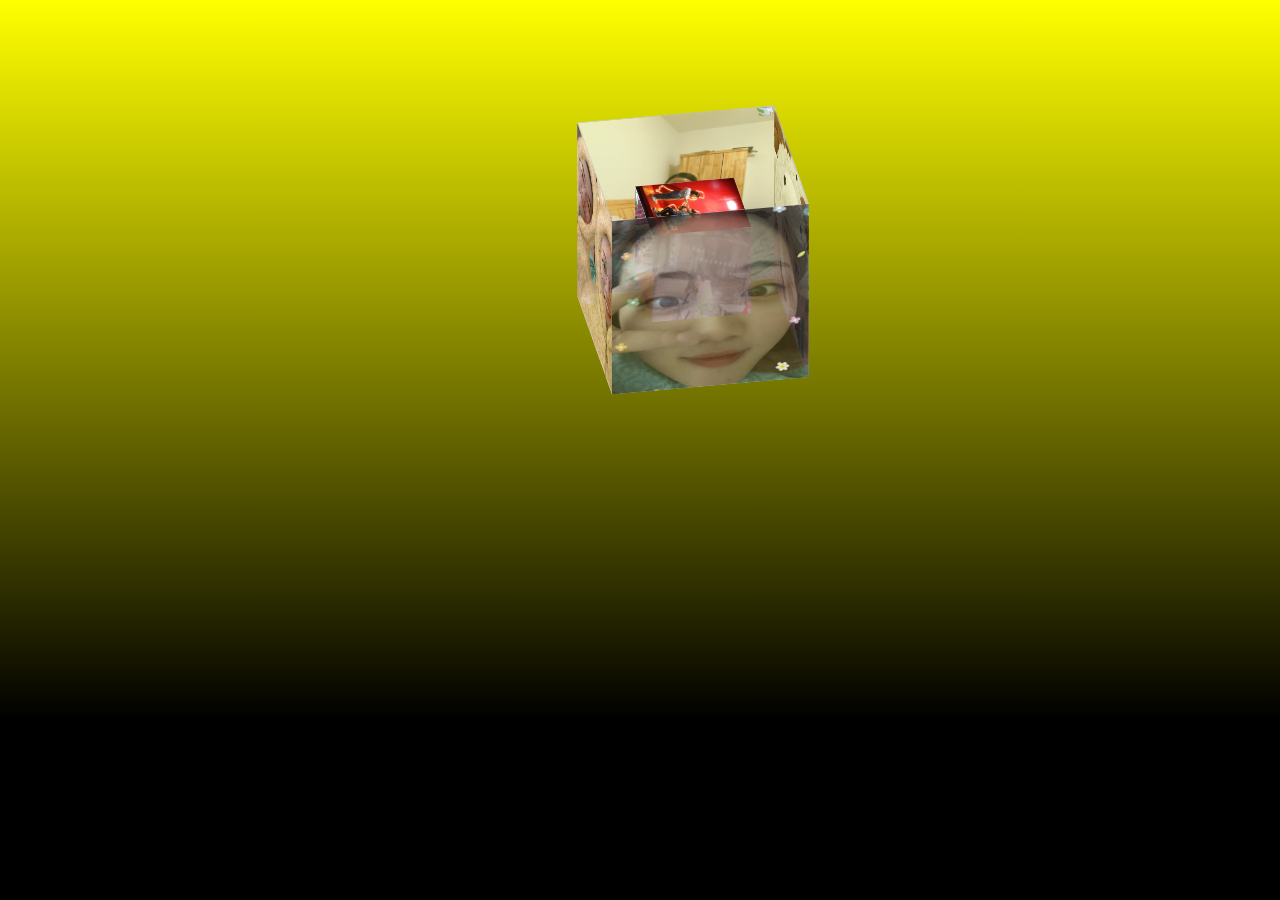
==== commit 9200f4c4: "Update index.html" ====
--- a/index.html
+++ b/index.html
@@ -1,569 +1,169 @@
 <!DOCTYPE html>
-<html lang="zh-cn">
-
-	<head>
-		<meta charset="utf-8">
-		<title>ANSON思维</title>
-		<meta content="IE=edge" http-equiv="X-UA-Compatible">
-		<meta content="width=device-width, initial-scale=1" name="viewport">
-		<meta content="Bodo - Simple One Page Personal" name="description">
-		<meta content="BdgPixel" name="author">
-		<meta name="keywords" content="ANSON,思维,ANSON思维,IOS,ios,h5,Jquery,博客,文档,分享">
-		<meta name="description" content="ANSON与你分享记录工作中的点滴和生活中的小美好">
-		<meta name="baidu-site-verification" content="4IXNpgHm1T" />
-		<meta http_equiv="pragma" content="no-cache">
-		<meta http_equiv="Cache-Control" content="no-cache, must-revalidate">
-		<!--styles-->
-		<link href="css/bootstrap.min.css" rel="stylesheet">
-		<link href="css/owl.carousel.css" rel="stylesheet">
-		<link href="css/owl.theme.css" rel="stylesheet">
-		<link href="css/magnific-popup.css" rel="stylesheet">
-		<link href="css/style.css" rel="stylesheet">
-		<link href="css/responsive.css" rel="stylesheet">
-
-		<!--fonts google-->
-		<link href='https://fonts.googleapis.com/css?family=Roboto+Slab:400,700' rel='stylesheet' type='text/css'>
-		<link href='https://fonts.googleapis.com/css?family=Roboto:400,300,500,700' rel='stylesheet' type='text/css'>
-
-		<!--[if lt IE 9]>
-   <script type="text/javascript" src="js/html5shiv.min.js"></script>
-<![endif]-->
-	</head>
-
-	<body>
-		<!--PRELOADER-->
-		<div id="preloader">
-			<div id="status">
-				<img alt="logo" src="images/logo-big.png">
-			</div>
-		</div>
-		<!--/.PRELOADER END-->
-
-		<!--HEADER -->
-		<div class="header">
-			<div class="for-sticky">
-				<!--LOGO-->
-				<div class="col-md-2 col-xs-6 logo">
-					<a href="index.html"><img alt="logo" class="logo-nav" src="images/logo.png"></a>
-				</div>
-				<!--/.LOGO END-->
-			</div>
-			<div class="menu-wrap">
-				<nav class="menu">
-					<div class="menu-list">
-						<a data-scroll="" href="#home" class="active">
-							<span>Home</span>
-						</a>
-						<a data-scroll="" href="#employement">
-							<span>Blog</span>
-						</a>
-						<a data-scroll="" href="#work">
-							<span>Mood diary</span>
-						</a>
-						<a data-scroll="" href="#about">
-							<span>About</span>
-						</a>
-					</div>
-				</nav>
-				<button class="close-button" id="close-button">Close Menu</button>
-			</div>
-			<button class="menu-button" id="open-button">
-	<span></span>
-	<span></span>
-	<span></span>
-  </button>
-			<!--/.for-sticky-->
-		</div>
-		<!--/.HEADER END-->
-
-		<!--CONTENT WRAP-->
-		<div class="content-wrap">
-			<!--CONTENT-->
-			<div class="content">
-				<!--HOME-->
-				<section id="home">
-					<div class="container">
-						<div class="row">
-							<div class="wrap-hero-content">
-								<div class="hero-content">
-									<h1>Hello</h1>
-									<br>
-									<span class="typed"></span>
-								</div>
-							</div>
-							<div class="mouse-icon margin-20">
-								<div class="scroll"></div>
-							</div>
-						</div>
-					</div>
-				</section>
-				<!--/.HOME END-->
-				<!--EMPLOYEMENT-->
-				<section class="grey-bg" id="employement">
-					<div class="container">
-						<div class="row">
-							<div class="col-md-3">
-								<h3 class="title-small">
-			  <span>Blog</span>
-			</h3>
-								<p class="content-detail">
-									真正不羁的灵魂不会真的去计较什么，因为他们的内心深处有国王般的骄傲。<br><br>——杰克·凯鲁亚克 《在路上》<br><br><br><br><br><br>栀子花粗粗大大，又香得掸都掸不开，于是为文雅人不取，以为品格不高。栀子花说：“去你妈的，我就是要这样香，香得痛痛快快，你们他妈的管得着吗！”<br><br> ——汪曾祺
-								</p>
-							</div>
-							<div class="col-md-9 content-right">
-								<div class="row">
-									<ul class="listing-item">
-										<li>
-											<div class="col-md-6 col-sm-6">
-												<a href="html/codeDetail-20181202.html">
-													<div class="wrap-card">
-														<div class="card">
-															<h2 class="year">
-						  radio单选框的选中与取消
-						</h2>
-															<p class="job">
-																2018/12/02
-															</p>
-															<hr>
-															<div class="text-detail">
-																<p>
-																	需求： 单选框可重复点击选中和取消； 背景： 单选框只可以选中，取消需要点击其他单选框。 解决方案：
-																</p>
-															</div>
-														</div>
-													</div>
-												</a>
-											</div>
-										</li>
-
-										<li>
-											<div class="col-md-6 col-sm-6">
-												<a href="html/codeDetail-20181112.html">
-													<div class="wrap-card">
-														<div class="card">
-															<h2 class="year">
-						  解决在HTTPS页面里嵌套HTTP页面浏览器block的问题
-						</h2>
-															<p class="job">
-																2018/11/12
-															</p>
-															<hr>
-															<div class="text-detail">
-																<p>
-																	问题描述： 浏览器默认是不允许在HTTPS里面引用HTTP页面的，ie下面会弹出提示框提示是否显示不安全的内容，一般都会弹出提示框，用户确认后...
-																</p>
-															</div>
-														</div>
-													</div>
-												</a>
-											</div>
-										</li>
-									</ul>
-									<ul class="listing-item">
-										<li>
-											<div class="col-md-6 col-sm-6">
-												<a href="html/codeDetail-20181010.html">
-													<div class="wrap-card">
-														<div class="card">
-															<h2 class="year">
-						  ios下iframe页面内的input手机输入法bug
-						</h2>
-															<p class="job">
-																2018/10/10
-															</p>
-															<hr>
-															<div class="text-detail">
-																<p>
-																	苹果手机中运行的页面，在iframe 中 ，手指点击input框，自动弹出键盘后，输入几个文字，然后手指再点击一下input框之后，再在键盘里敲字母，就无法在input框显示所敲入的内容了。解决方案如下：
-																</p>
-															</div>
-														</div>
-													</div>
-												</a>
-											</div>
-										</li>
-
-										<li>
-											<div class="col-md-6 col-sm-6">
-												<a href="html/codeDetail-20181001.html">
-													<div class="wrap-card">
-														<div class="card">
-															<h2 class="year">
-						  前端开发——textarea自适应高度
-						</h2>
-															<p class="job">
-																2018/10/01
-															</p>
-															<hr>
-															<div class="text-detail">
-																<p>
-																	因为textarea不支持自适应高度，就是定好高度或者是行数之后，超出部分就会显示滚动条，看起来不美观。而用DIV来模拟时，首先遇到的问题是：div怎么实现输入功能？ 可能我们还是第一次见到...
-																</p>
-															</div>
-														</div>
-													</div>
-												</a>
-											</div>
-										</li>
-									</ul>
-									<ul class="listing-item">
-										<li>
-											<div class="col-md-6 col-sm-6">
-												<a href="html/codeDetail-20180911.html">
-													<div class="wrap-card">
-														<div class="card">
-															<h2 class="year">
-						  IOS开发之qq分享原生接入SDK
-						</h2>
-															<p class="job">
-																2018/09/11
-															</p>
-															<hr>
-															<div class="text-detail">
-																<p>
-																	写在正文之前：腾讯的qq SDK是真的坑！这个文档简直是我见过最坑的文档了！被逼着接原生SDK做分享的我只能自己去填坑了！！！
-																</p>
-															</div>
-														</div>
-													</div>
-												</a>
-											</div>
-										</li>
-										<li>
-											<div class="col-md-6 col-sm-6">
-												<a href="html/codeDetail-20180815.html">
-													<div class="wrap-card">
-														<div class="card">
-															<h2 class="year">
-						  JS点击下载跳转IOS或者Android
-						</h2>
-															<p class="job">
-																2018/08/15
-															</p>
-															<hr>
-															<div class="text-detail">
-																<p>
-																	在移动wap上，最常见的就是引流用户下载安装自己的应用程序，如何通过js点击判断下载是ios还是安卓呢？其实很简单，就是要判断用户的设备是iOS还是Android，然后分别跳转就可以了
-																</p>
-															</div>
-														</div>
-													</div>
-												</a>
-											</div>
-										</li>
-									</ul>
-									<ul class="listing-item">
-										<li>
-											<div class="col-md-6 col-sm-6">
-												<a href="html/codeDetail-20180622.html">
-													<div class="wrap-card">
-														<div class="card">
-															<h2 class="year">
-						  ios截屏及保存图片到本地
-						</h2>
-															<p class="job">
-																2018/06/22
-															</p>
-															<hr>
-															<div class="text-detail">
-																<p>
-																	截取当前屏幕显示的内容，并保存在本地：1、项目添加：Photos.framework，AssetsLibrary.framework；
-																</p>
-															</div>
-														</div>
-													</div>
-												</a>
-											</div>
-										</li>
-										<li>
-											<div class="col-md-6 col-sm-6">
-												<a href="html/codeDetail-20180414.html">
-													<div class="wrap-card">
-														<div class="card">
-															<h2 class="year">
-						  IOS---将text文本转为image
-						</h2>
-															<p class="job">
-																2018/04/14
-															</p>
-															<hr>
-															<div class="text-detail">
-																<p>
-																	用代码实现，将一段text文本转为image，可作为标签使用。具体实现方式如下：
-																</p>
-															</div>
-														</div>
-													</div>
-												</a>
-											</div>
-										</li>
-									</ul>
-									<ul class="listing-item">
-										<li>
-											<div class="col-md-6 col-sm-6">
-												<a href="html/codeDetail-20180311.html">
-													<div class="wrap-card">
-														<div class="card">
-															<h2 class="year">
-						  前端开发——下拉框（多选、单选、搜索、排序）
-						</h2>
-															<p class="job">
-																2018/03/11
-															</p>
-															<hr>
-															<div class="text-detail">
-																<p>
-																	需求：需要做一个下拉框组件，要求包含下拉列表前加一个多选框，勾选的列在下次打开时自动排在下拉列表前面置顶，点击列表中某一项，可以选中该项内容，并填充进展示框中，另外需要增加搜索功能，便于筛选下拉列表中的列。
-																</p>
-															</div>
-														</div>
-													</div>
-												</a>
-											</div>
-										</li>
-										<li>
-											<div class="col-md-6 col-sm-6">
-												<a href="html/codeDetail-20171209.html">
-													<div class="wrap-card">
-														<div class="card">
-															<h2 class="year">
-						  ios&html5混合开发优化（二）
-						</h2>
-															<p class="job">
-																2017/12/09
-															</p>
-															<hr>
-															<div class="text-detail">
-																<p>
-																	优化oc与js传值：混合开发最大的问题就在于前台与后台直接的通信，这个不像用纯原生开发时数据都从接口处获取然后做想要的操作，混合开发中oc端是没有办法去操作页面的，因为页面是h5做的，这个时候就需要oc与js进行通信。
-																</p>
-															</div>
-														</div>
-													</div>
-												</a>
-											</div>
-										</li>
-									</ul>
-									<ul class="listing-item">
-										<li>
-											<div class="col-md-6 col-sm-6">
-												<a href="html/codeDetail-20170929.html">
-													<div class="wrap-card">
-														<div class="card">
-															<h2 class="year">
-						  ios&html5混合开发优化（一）
-						<p class="job">
-						  2017/09/29
-						</p>
-						<hr>
-						<div class="text-detail">
-						  <p>
-							前言：本人原本是ios开发工程师，但由于现今H5的兴起，行内刮起了一阵混合开发的风气，趁着这股劲，我也学了前端开发，不说研究的多深，但也能胜任日常的开发工作。长话短说
-						  </p>
-						</div>
-					  </div>
-					</div>
-					</a>
-				  </div>
-				</li>		
-			  </ul>
-
-			</div>
-		  </div>
-		</div>
-	  </div>
-	</section>
-	<!--/.EMPLOYEMENT END-->
-
-	<!--WORK-->
-	<section class="grey-bg mar-tm-10" id="work">
-	  <div class="container">
-		<div class="row">
-		  <div class="col-md-3">
-			<h3 class="title-small">
-			  <span>Mood diary</span>
-			</h3>
-			<p class="content-detail">
-			  沈从文说，我走过无数的桥，看过无数的云，喝过无数种类的酒，却只爱过一个正当最好年纪的人，我应当为自己感到庆幸。<br><br>那不幸是什么？<br><br>可能就是一厢情愿地爱着一个人，发现ta并不喜欢你。就算你走过古色古香的桥，看到绵软白洁的云，喝窖藏多年的酒，脸上也不会有半点笑意。<br>再没有一场大雨能打湿你的心，再没有一束光能照进你心里的裂痕，再不会有另一个人能掌握你的呼吸。轻松得好像背上卸下了一个世界，又失落得好像手里失去了一个世界。
-			</p>
-		  </div>
-		  <div class="col-md-9 content-right">
-			<!--PORTFOLIO IMAGE-->
-			<ul class="portfolio-image">
-			  <li class="col-md-6">
-				<div><img alt="image" src="images/bw-1.png">
-				  <div class="decription-wrap">
-				  	<a href="html/poemDetail-20180812.html">
-					<div class="image-bg">						
-					   <p class="desc">迪士尼打卡</p>					   
-					</div>
-					</a>
-				  </div>
-				</div>
-			  </li>
-			  <li class="col-md-6">
-				<a href="images/bw-2.png"><img alt="image" src="images/bw-2.png">
-				  <div class="decription-wrap">
-				  	<a href="html/poemDetail-20180522.html">
-					<div class="image-bg">
-					  <p class="desc">
-						其实，我享受孤独。
-					  </p>
-					</div>
-					</a>
-				  </div>
-				</a>
-			  </li>
-			  <li class="col-md-6">
-				<a href="images/bw-3.png"><img alt="image" src="images/bw-3.png">
-				  <div class="decription-wrap">
-				  	<a href="html/poemDetail-20170309.html">
-					<div class="image-bg">
-					  <p class="desc">
-						回不去的地方。
-					  </p>
-					</div>
-					</a>
-				  </div>
-				</a>
-			  </li>
-			  <li class="col-md-6">
-				<a href="images/bw-4.png"><img alt="image" src="images/bw-4.png">
-				  <div class="decription-wrap">
-				  	<a href="">
-					<div class="image-bg">
-					  <p class="desc">
-						如果那两个字没有颤抖
-					  </p>
-					</div>
-					</a>
-				  </div>
-				</a>
-			  </li>
-			  
-			</ul>
-			<!--/.PORTFOLIO IMAGE END-->
-		  </div>
-		</div>
-	  </div>
-	</section>
-	<!--/.WORK END-->
-
-	
-	
-	
-	<!--TESTIMONIAL-->
-	<section id="testimonial">
-	  <div class="container">
-		<div class="row wrap-testimonial">
-		  <div class="col-md-10 col-md-offset-1">
-			<div class="owl-carousel">
-			  <div class="list-testimonial">
-				<div class="content-testimonial">
-				  <h3 class="testi">
-					“ 你是活了一万多天，还是仅仅生活了一天，却重复了一万多次？ ”
-				  </h3>
-				  <p class="people">
-					佩索阿
-				  </p>
-				</div>
-			  </div>
-			  <div class="list-testimonial">
-				<div class="content-testimonial">
-				  <h3 class="testi">
-					“不同的青春，同样的迷惘。然而，青春会成长，迷惘会散去。黑夜过后，太阳照常升起！ ”
-				  </h3>
-				  <p class="people">
-					海明威《太阳照常升起》
-				  </p>
-				</div>
-			  </div>
-			  <div class="list-testimonial">
-				<div class="content-testimonial">
-				  <h3 class="testi">
-					“ 你要做一个不动声色的大人了，不准情绪化，不准偷偷想念，不准回头看，去过自己另外的生活，你要听话，不是所有的鱼都生活在同一片海里。 ”
-				  </h3>
-				  <p class="people">
-					村上春树
-				  </p>
-				</div>
-			  </div>
-			</div>
-		  </div>
-		</div>
-	  </div>
-	  <div class="mask-testimonial"></div>
-	</section>
-	<!--/.TESTMONIAL END-->
-
-		<!--ABOUT-->
-	<section id="about">
-	  <div class="col-md-6 col-xs-12 no-pad">
-		<div class="bg-about"></div>
-	  </div>
-	  <div class="col-md-6 col-sm-12 col-xs-12 white-col">
-		<div class="row">
-		  <!--OWL CAROUSEL2-->
-		  <div class="owl-carousel2">
-			<div class="col-md-12">
-			  <div class="wrap-about">
-				<div class="w-content">
-				  <p class="head-about">
-					不想搞事的产品经理不是好程序猿~<br><br>我是Anson，有信仰，爱生活，<br>毕业3年，现居住于魔都；<br>愿和你一起努力做更好的自己。<br>无论是看书，健身还是搞事。
-				 </p>
-				</div>
-			  </div>
-			</div>
-		  
-			<div class="col-md-12 col-sm-12 col-xs-12 white-col">
-			  <div class="row">
-				<div class="col-md-8 col-md-offset-2 col-sm-8 col-sm-offset-2 col-xs-12">
-				  <div class="wrap-about">
-					<table class="w-content">
-					  <tr>
-						<td class="title">Name </td>
-						<td class="break">:</td>
-						<td>Anson</td>
-					  </tr>
-					  <tr>
-						<td class="title">qq </td>
-						<td class="break">:</td>
-						<td> 1475776568</td>
-					  </tr>
-					  <tr>
-						<td class="title">Email </td>
-						<td class="break">:</td>
-						<td> keynowu@163.com</td>
-					  </tr>
-					
-					</table>
-				  </div>
-				</div>
-			  </div>
-			</div>
-		  </div>
-		  <!--/.OWL CAROUSEL2 END-->
-		</div>
-	  </div>
-	</section>
-	<!--/.ABOUT END-->
-	
-  <!--/.CONTENT END-->
-  </div>
-<!--/.CONTENT-WRAP END-->
+<html>
+<head>
+<meta charset="utf-8" />
+<title>爱你哟宝宝</title>
+<style type="text/css">
+	html{
+		background:linear-gradient(#ff0 0%,#000 80%);
+	    height: 100%;	
+	}
+	/*最外层容器样式*/
+	.wrap{
+		width: 650px;
+		height: 200px;
+		/*改变左右上下,图片方块移动*/
+		margin: 150px 360px;
+		position: relative;
+		
+	}
+	/*包裹所有容器样式*/
+	.cube{
+		width: 200px;
+		height: 200px;
+		margin: 0 auto;
+		transform-style: preserve-3d;
+		transform: rotateX(-30deg) rotateY(-80deg);
+		-webkit-animation: rotate 20s infinite;
+		/*匀速*/
+		animation-timing-function: linear;
+	}
+	@-webkit-keyframes rotate{
+		from{transform: rotateX(0deg) rotateY(0deg);}
+		to{transform: rotateX(360deg) rotateY(360deg);}
+	}
+	.cube div{
+		position: absolute;
+		width: 200px;
+		height: 200px;
+		opacity: 0.8;
+		transition: all .4s;
+	}
+	/*定义所有图片样式*/
+	.pic{
+		width: 200px;
+		height: 200px;
+	}
+	.cube .out_front{
+		transform: rotateY(0deg) translateZ(100px);
+	}
+	.cube .out_back{
+		transform: translateZ(-100px) rotateY(180deg);
+	}
+	.cube .out_left{
+		transform: rotateY(90deg) translateZ(100px);
+	}
+	.cube .out_right{
+		transform: rotateY(-90deg) translateZ(100px);
+	}
+	.cube .out_top{
+		transform: rotateX(90deg) translateZ(100px);
+	}
+	.cube .out_bottom{
+		transform: rotateX(-90deg) translateZ(100px);
+	}
+	/*定义小正方体样式*/
+	.cube span{
+		display: bloack;
+		width: 100px;
+		height: 100px;
+		position: absolute;
+		top: 50px;
+		left: 50px;
+	}
+	.cube .in_pic{
+		width: 100px;
+		height: 100px;
+	}
+	.cube .in_front{
+		transform: rotateY(0deg) translateZ(50px);
+	}
+	.cube .in_back{
+		transform: translateZ(-50px) rotateY(180deg);
+	}
+	.cube .in_left{
+		transform: rotateY(90deg) translateZ(50px);
+	}
+	.cube .in_right{
+		transform: rotateY(-90deg) translateZ(50px);
+	}
+	.cube .in_top{
+		transform: rotateX(90deg) translateZ(50px);
+	}
+	.cube .in_bottom{
+		transform: rotateX(-90deg) translateZ(50px);
+	}
+	/*鼠标移入后样式*/
+	.cube:hover .out_front{
+		transform: rotateY(0deg) translateZ(200px);
+	}
+	.cube:hover .out_back{
+		transform: translateZ(-200px) rotateY(180deg);
+	}
+	.cube:hover .out_left{
+		transform: rotateY(90deg) translateZ(200px);
+	}
+	.cube:hover .out_right{
+		transform: rotateY(-90deg) translateZ(200px);
+	}
+	.cube:hover .out_top{
+		transform: rotateX(90deg) translateZ(200px);
+	}
+	.cube:hover .out_bottom{
+		transform: rotateX(-90deg) translateZ(200px);
+	}
+</style>
+</head>
+<body>
+<!--/*外层最大容器*/-->
+<div class="wrap">
+<!--	/*包裹所有元素的容器*/-->
+<div class="cube">
+	<!--前面图片 -->
+	<div class="out_front">
+		<img src="img/1.jpg"  class="pic">
+	</div>
+	<!--后面图片 -->
+	<div class="out_back">
+		<img src="img/2.jpg"  class="pic">
+	</div>
+	<!--左图片 -->
+	<div class="out_left">
+		<img src="img/3.jpg"  class="pic">
+	</div>
+	<div class="out_right">
+		<img src="img/4.jpg"  class="pic">
+	</div>
+	<div class="out_top">
+		<img src="img/5.jpg"  class="pic">
+	</div>
+	<div class="out_bottom">
+		<img src="img/6.jpg"  class="pic">
+	</div>
+	<!--小正方体 --> 
+	<span class="in_front">
+		<img src="img/7.jpg" class="in_pic" />
+	</span>
+	<span class="in_back">
+		 <img src="img/8.jpg" class="in_pic" />
+	</span>
+	<span class="in_left">
+		<img src="img/9.jpg" class="in_pic" />
+	</span>
+	<span class="in_right">
+		<img src="img/10.jpg" class="in_pic" />
+	</span>
+	<span class="in_top">
+		<img src="img/11.jpg" class="in_pic" />
+	</span>
+	<span class="in_bottom">
+		<img src="img/12.jpg" class="in_pic" />
+	</span>
+</div>
 </div>
 
-
-<script src="js/jquery-1.9.1.min.js" type="text/javascript"></script>
-<script src="js/jquery.appear.js" type="text/javascript"></script>
-<script src="js/bootstrap.min.js" type="text/javascript"></script>
-<script src="js/classie.js" type="text/javascript"></script>
-<script src="js/owl.carousel.min.js" type="text/javascript"></script>
-<script src="js/jquery.magnific-popup.min.js" type="text/javascript"></script>
-<script src="js/masonry.pkgd.min.js" type="text/javascript"></script>
-<script src="js/masonry.js" type="text/javascript"></script>
-<script src="js/smooth-scroll.min.js" type="text/javascript"></script>
-<script src="js/typed.js" type="text/javascript"></script>
-<script src="js/main.js" type="text/javascript"></script>
+<div style="text-align:center;margin:50px 0; font:normal 14px/24px 'MicroSoft YaHei';">
+</div>
 </body>
 </html>
+
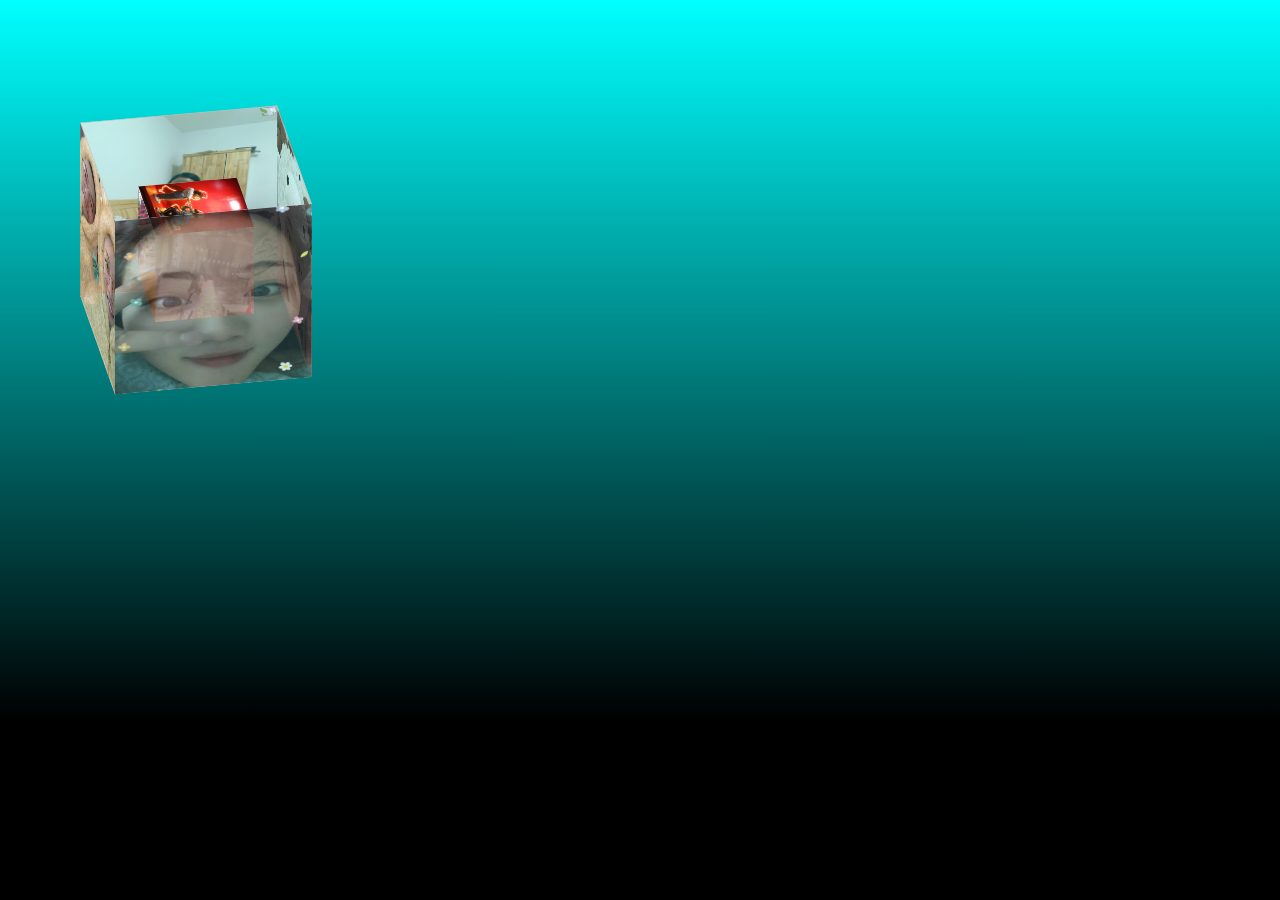
==== commit 02fa2725: "Update index.html" ====
--- a/index.html
+++ b/index.html
@@ -3,17 +3,35 @@
 <head>
 <meta charset="utf-8" />
 <title>爱你哟宝宝</title>
+<meta content="IE=edge" http-equiv="X-UA-Compatible">
+
+		<meta content="width=device-width, initial-scale=1" name="viewport">
+
+		<meta content="Bodo - Simple One Page Personal" name="description">
+
+		<meta content="BdgPixel" name="author">
+
+		<meta name="keywords" content="ANSON,思维,ANSON思维,IOS,ios,h5,Jquery,博客,文档,分享">
+
+		<meta name="description" content="ANSON与你分享记录工作中的点滴和生活中的小美好">
+
+		<meta name="baidu-site-verification" content="4IXNpgHm1T" />
+
+		<meta http_equiv="pragma" content="no-cache">
+
+		<meta http_equiv="Cache-Control" content="no-cache, must-revalidate">
+
 <style type="text/css">
 	html{
-		background:linear-gradient(#ff0 0%,#000 80%);
+		background:linear-gradient(#0ff 0%,#000 80%);
 	    height: 100%;	
 	}
 	/*最外层容器样式*/
 	.wrap{
-		width: 650px;
+		width: 375px;
 		height: 200px;
 		/*改变左右上下,图片方块移动*/
-		margin: 150px 360px;
+		margin: 150px 0;
 		position: relative;
 		
 	}
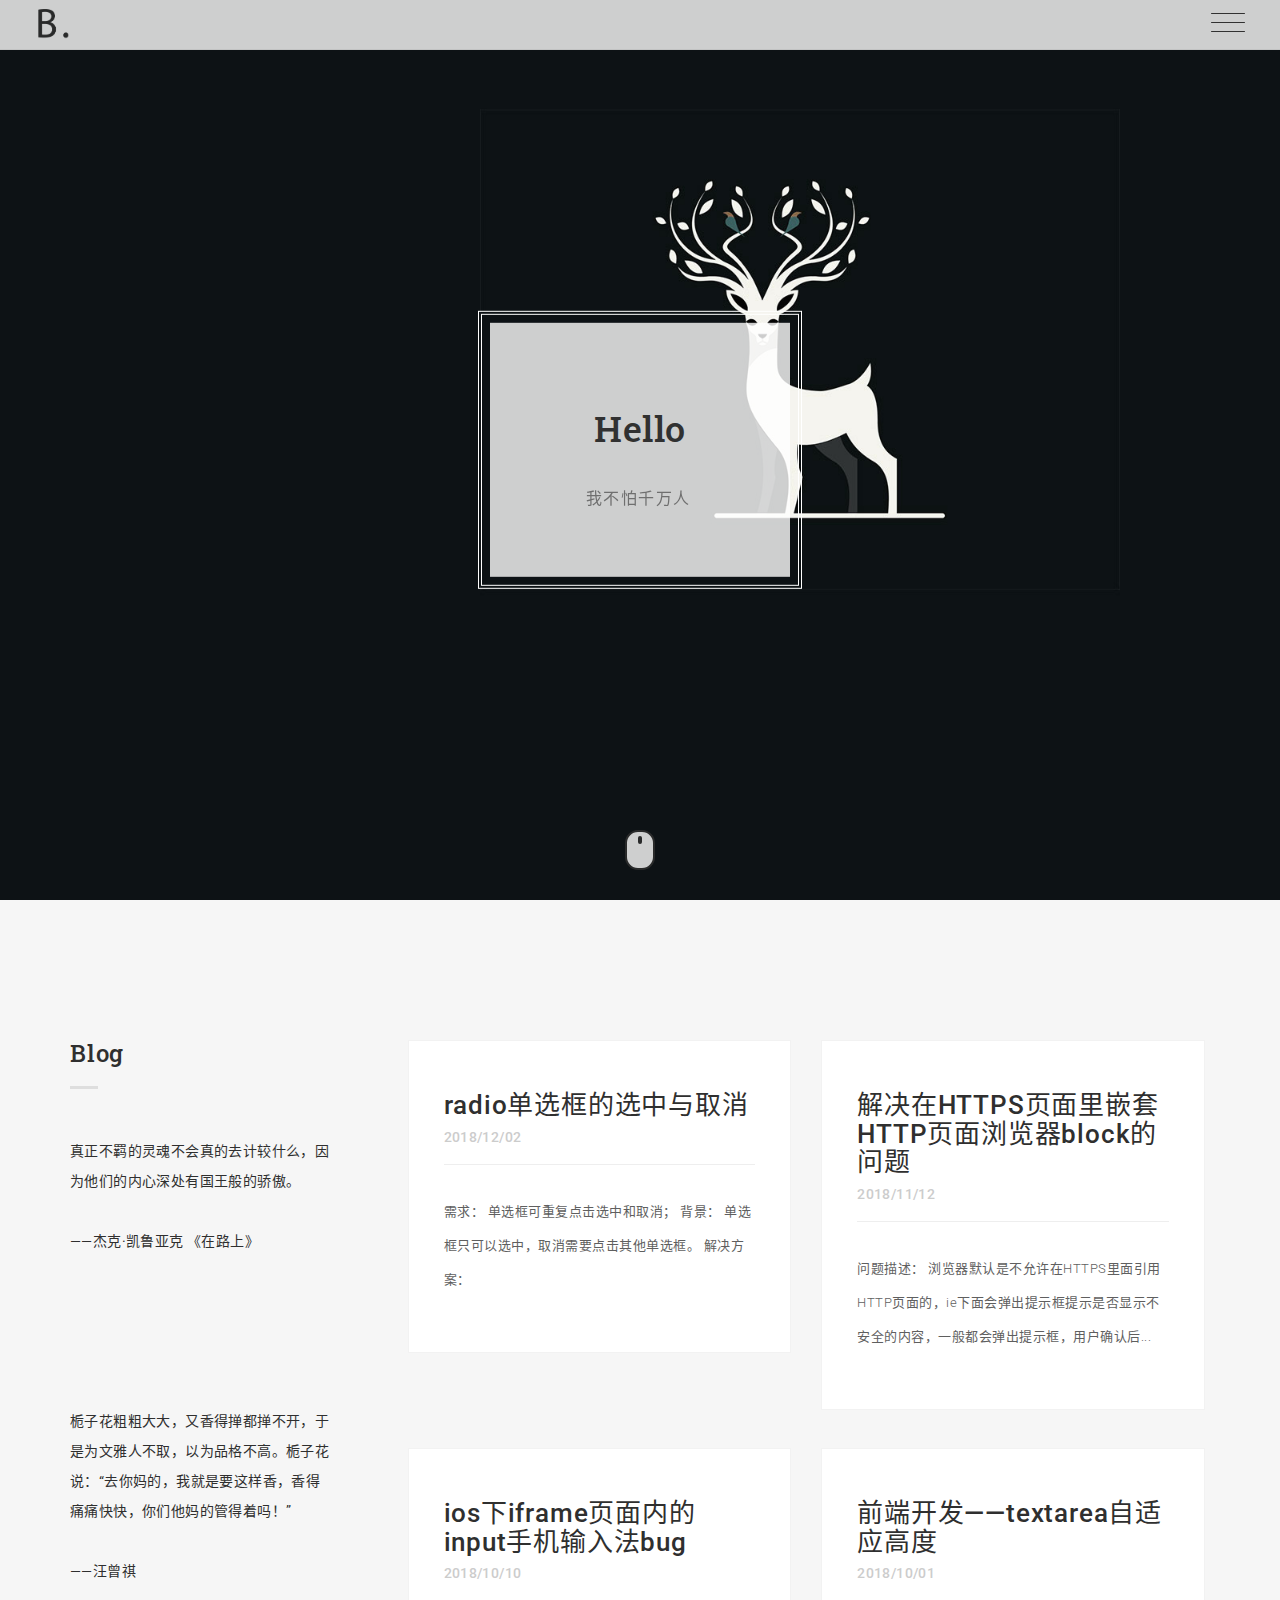
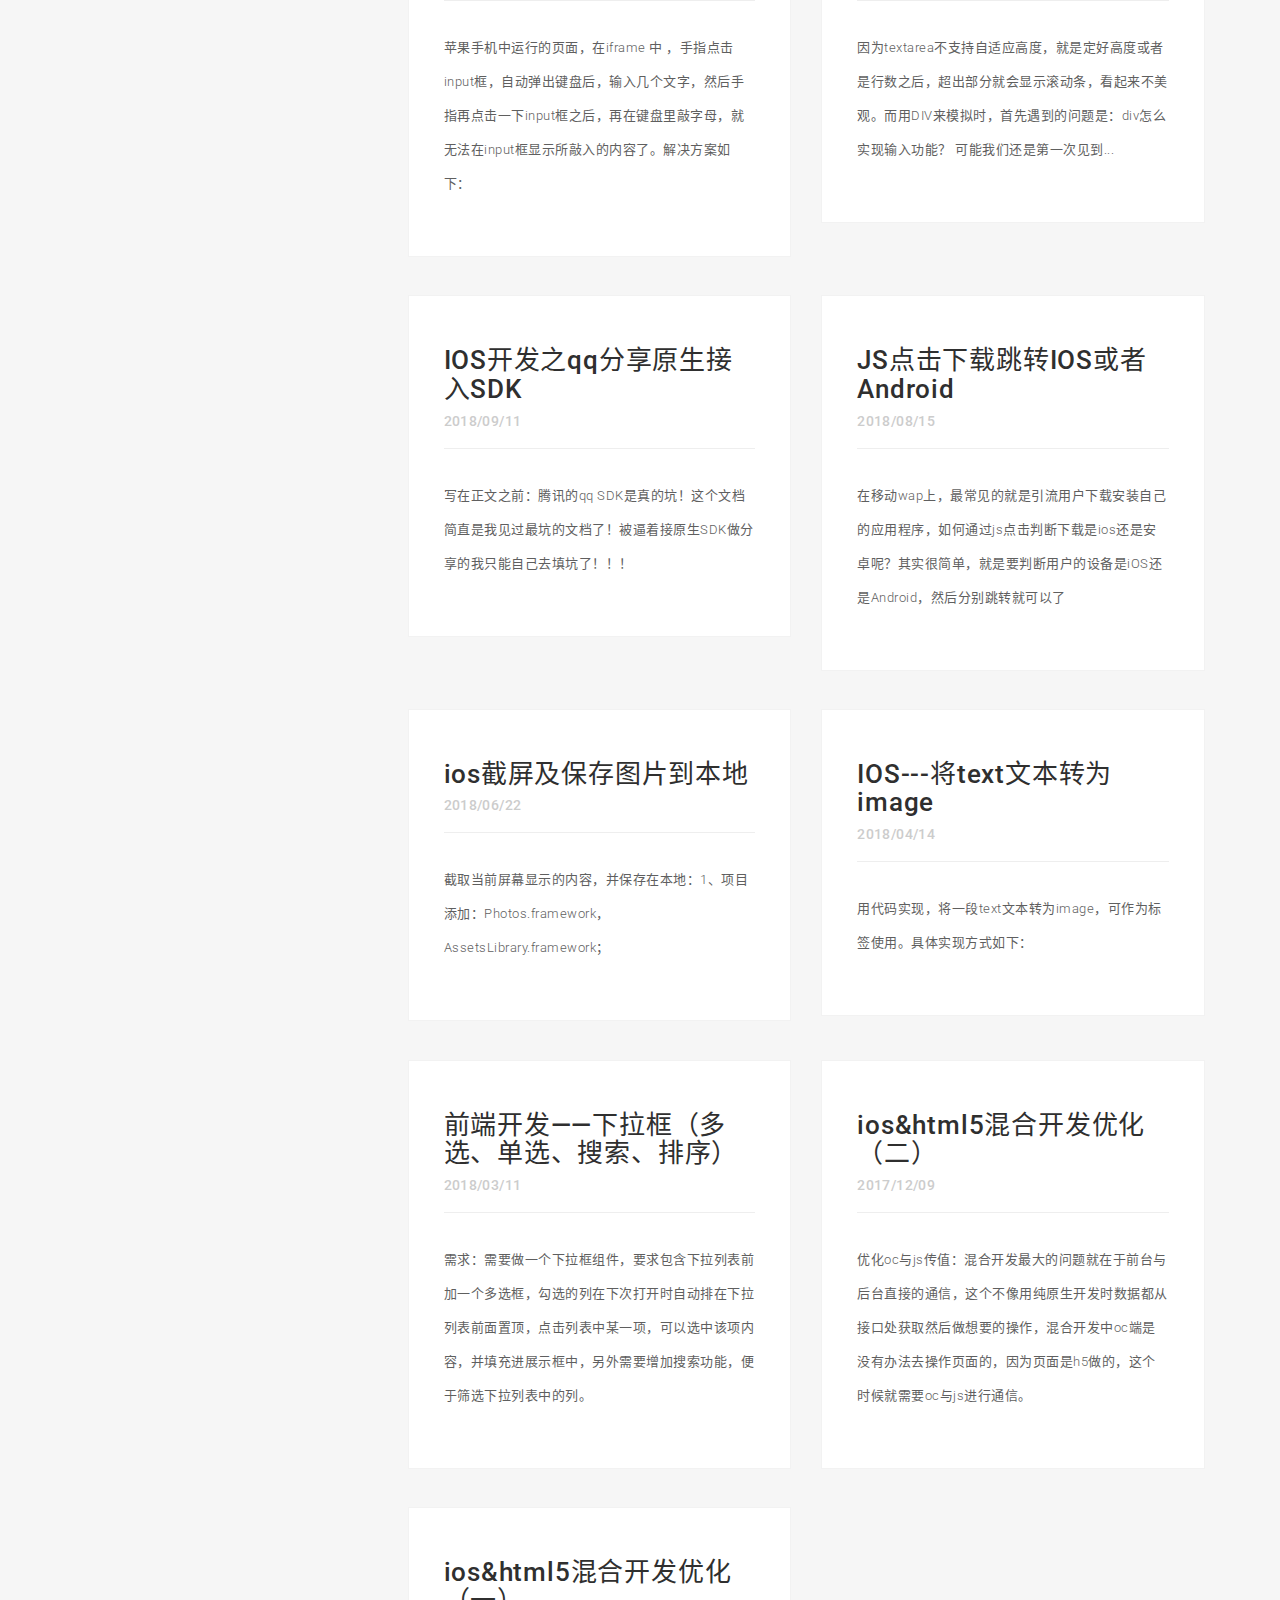
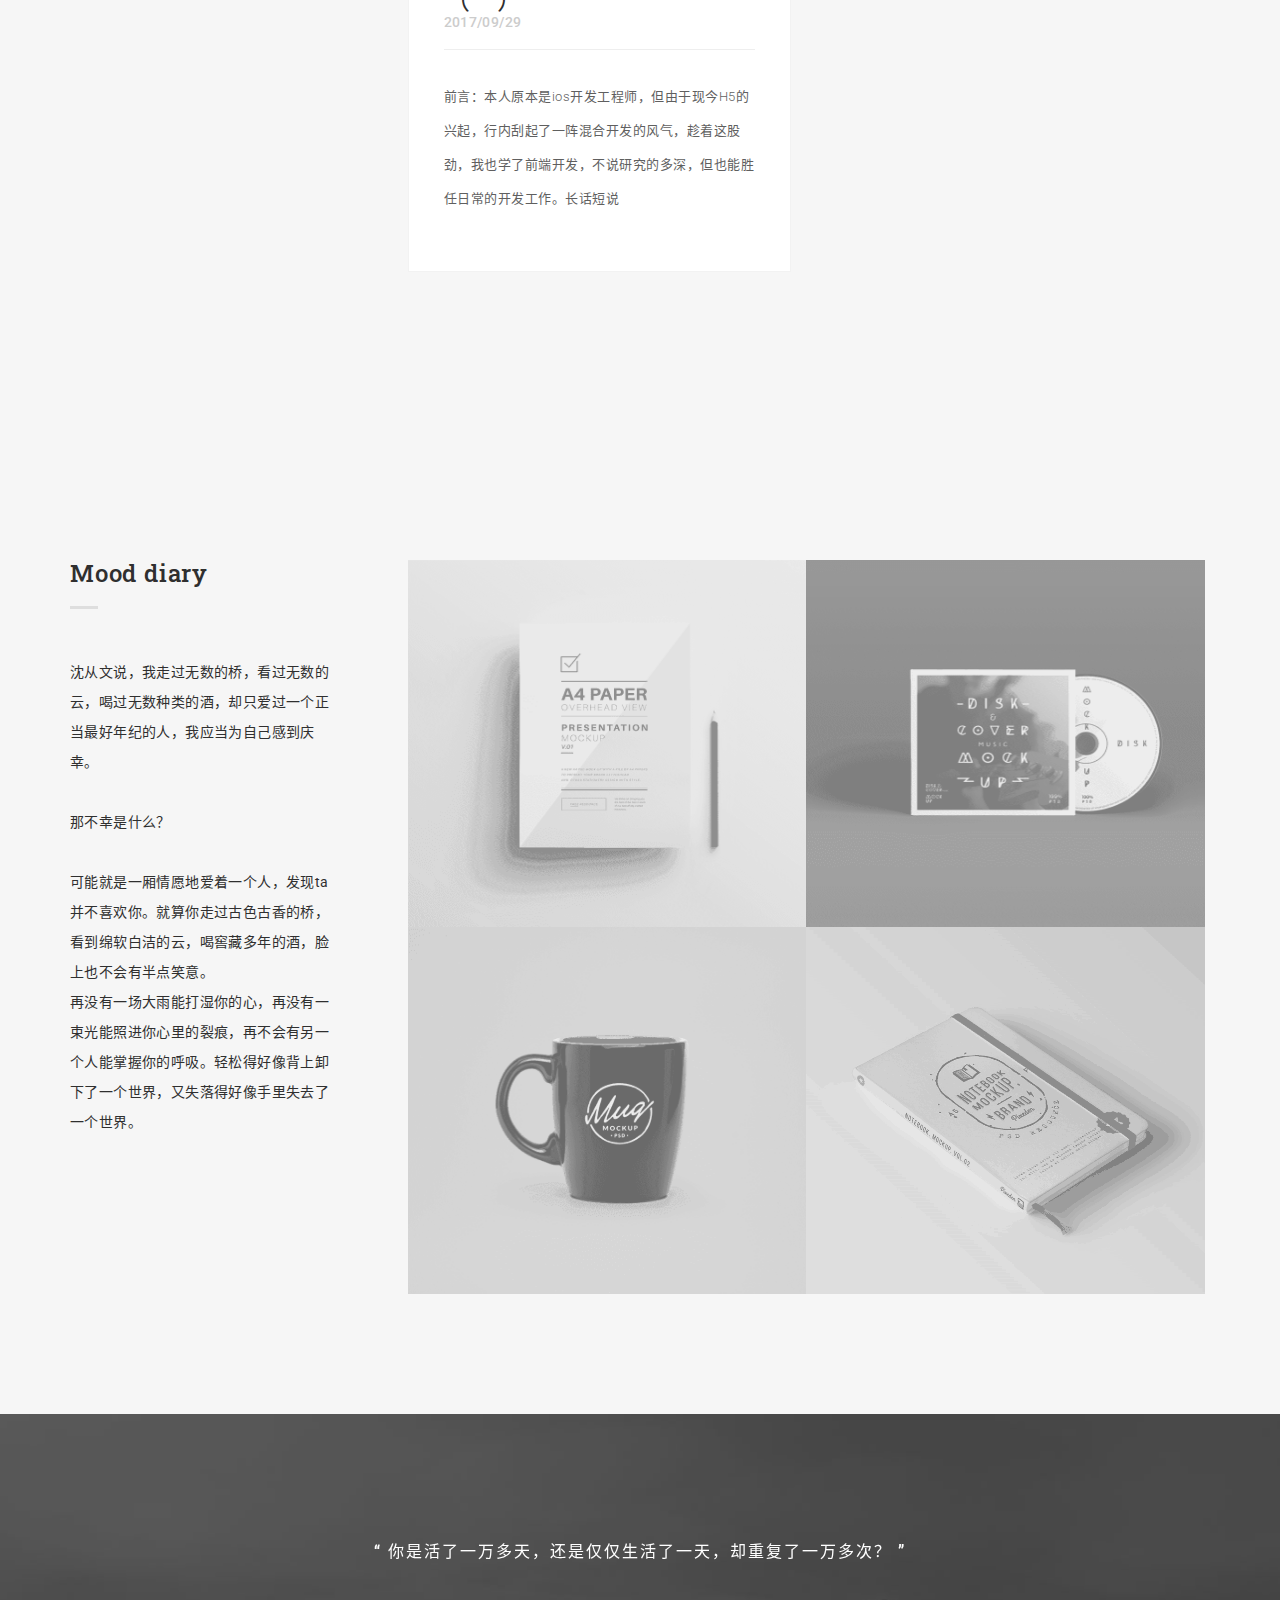
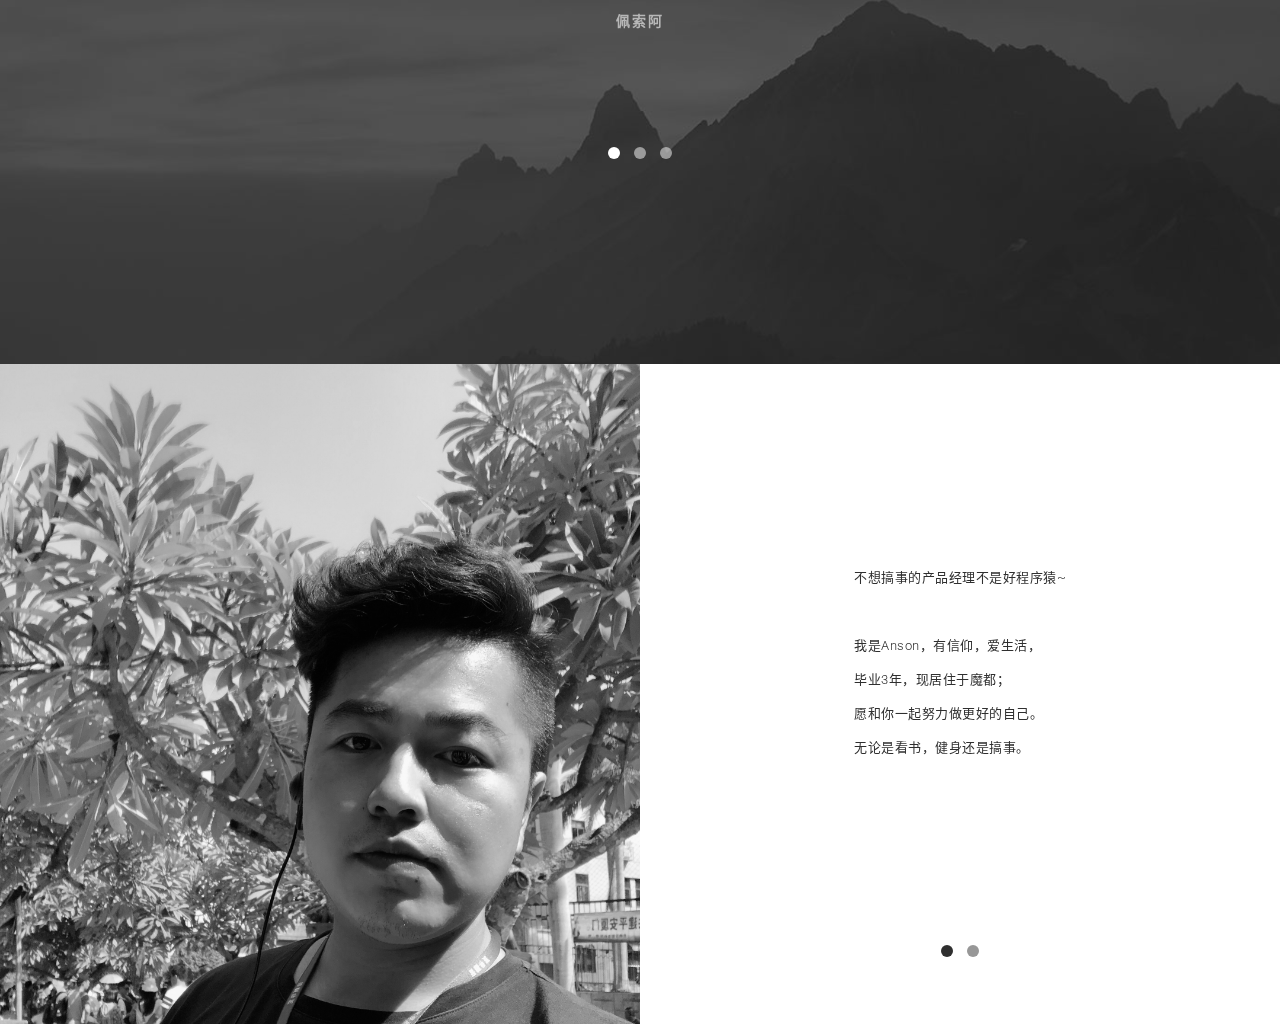
==== commit 82c23de2: "Update index.html" ====
--- a/index.html
+++ b/index.html
@@ -1,9 +1,17 @@
 <!DOCTYPE html>
-<html>
-<head>
-<meta charset="utf-8" />
-<title>爱你哟宝宝</title>
-<meta content="IE=edge" http-equiv="X-UA-Compatible">
+
+<html lang="zh-cn">
+
+
+
+
+	<head>
+
+		<meta charset="utf-8">
+
+		<title>ANSON思维</title>
+
+		<meta content="IE=edge" http-equiv="X-UA-Compatible">
 
 		<meta content="width=device-width, initial-scale=1" name="viewport">
 
@@ -21,167 +29,1123 @@
 
 		<meta http_equiv="Cache-Control" content="no-cache, must-revalidate">
 
-<style type="text/css">
-	html{
-		background:linear-gradient(#0ff 0%,#000 80%);
-	    height: 100%;	
-	}
-	/*最外层容器样式*/
-	.wrap{
-		width: 375px;
-		height: 200px;
-		/*改变左右上下,图片方块移动*/
-		margin: 150px 0;
-		position: relative;
-		
-	}
-	/*包裹所有容器样式*/
-	.cube{
-		width: 200px;
-		height: 200px;
-		margin: 0 auto;
-		transform-style: preserve-3d;
-		transform: rotateX(-30deg) rotateY(-80deg);
-		-webkit-animation: rotate 20s infinite;
-		/*匀速*/
-		animation-timing-function: linear;
-	}
-	@-webkit-keyframes rotate{
-		from{transform: rotateX(0deg) rotateY(0deg);}
-		to{transform: rotateX(360deg) rotateY(360deg);}
-	}
-	.cube div{
-		position: absolute;
-		width: 200px;
-		height: 200px;
-		opacity: 0.8;
-		transition: all .4s;
-	}
-	/*定义所有图片样式*/
-	.pic{
-		width: 200px;
-		height: 200px;
-	}
-	.cube .out_front{
-		transform: rotateY(0deg) translateZ(100px);
-	}
-	.cube .out_back{
-		transform: translateZ(-100px) rotateY(180deg);
-	}
-	.cube .out_left{
-		transform: rotateY(90deg) translateZ(100px);
-	}
-	.cube .out_right{
-		transform: rotateY(-90deg) translateZ(100px);
-	}
-	.cube .out_top{
-		transform: rotateX(90deg) translateZ(100px);
-	}
-	.cube .out_bottom{
-		transform: rotateX(-90deg) translateZ(100px);
-	}
-	/*定义小正方体样式*/
-	.cube span{
-		display: bloack;
-		width: 100px;
-		height: 100px;
-		position: absolute;
-		top: 50px;
-		left: 50px;
-	}
-	.cube .in_pic{
-		width: 100px;
-		height: 100px;
-	}
-	.cube .in_front{
-		transform: rotateY(0deg) translateZ(50px);
-	}
-	.cube .in_back{
-		transform: translateZ(-50px) rotateY(180deg);
-	}
-	.cube .in_left{
-		transform: rotateY(90deg) translateZ(50px);
-	}
-	.cube .in_right{
-		transform: rotateY(-90deg) translateZ(50px);
-	}
-	.cube .in_top{
-		transform: rotateX(90deg) translateZ(50px);
-	}
-	.cube .in_bottom{
-		transform: rotateX(-90deg) translateZ(50px);
-	}
-	/*鼠标移入后样式*/
-	.cube:hover .out_front{
-		transform: rotateY(0deg) translateZ(200px);
-	}
-	.cube:hover .out_back{
-		transform: translateZ(-200px) rotateY(180deg);
-	}
-	.cube:hover .out_left{
-		transform: rotateY(90deg) translateZ(200px);
-	}
-	.cube:hover .out_right{
-		transform: rotateY(-90deg) translateZ(200px);
-	}
-	.cube:hover .out_top{
-		transform: rotateX(90deg) translateZ(200px);
-	}
-	.cube:hover .out_bottom{
-		transform: rotateX(-90deg) translateZ(200px);
-	}
-</style>
-</head>
-<body>
-<!--/*外层最大容器*/-->
-<div class="wrap">
-<!--	/*包裹所有元素的容器*/-->
-<div class="cube">
-	<!--前面图片 -->
-	<div class="out_front">
-		<img src="img/1.jpg"  class="pic">
-	</div>
-	<!--后面图片 -->
-	<div class="out_back">
-		<img src="img/2.jpg"  class="pic">
-	</div>
-	<!--左图片 -->
-	<div class="out_left">
-		<img src="img/3.jpg"  class="pic">
-	</div>
-	<div class="out_right">
-		<img src="img/4.jpg"  class="pic">
-	</div>
-	<div class="out_top">
-		<img src="img/5.jpg"  class="pic">
-	</div>
-	<div class="out_bottom">
-		<img src="img/6.jpg"  class="pic">
-	</div>
-	<!--小正方体 --> 
-	<span class="in_front">
-		<img src="img/7.jpg" class="in_pic" />
-	</span>
-	<span class="in_back">
-		 <img src="img/8.jpg" class="in_pic" />
-	</span>
-	<span class="in_left">
-		<img src="img/9.jpg" class="in_pic" />
-	</span>
-	<span class="in_right">
-		<img src="img/10.jpg" class="in_pic" />
-	</span>
-	<span class="in_top">
-		<img src="img/11.jpg" class="in_pic" />
-	</span>
-	<span class="in_bottom">
-		<img src="img/12.jpg" class="in_pic" />
-	</span>
+		<!--styles-->
+
+		<link href="css/bootstrap.min.css" rel="stylesheet">
+
+		<link href="css/owl.carousel.css" rel="stylesheet">
+
+		<link href="css/owl.theme.css" rel="stylesheet">
+
+		<link href="css/magnific-popup.css" rel="stylesheet">
+
+		<link href="css/style.css" rel="stylesheet">
+
+		<link href="css/responsive.css" rel="stylesheet">
+
+
+
+
+		<!--fonts google-->
+
+		<link href='https://fonts.googleapis.com/css?family=Roboto+Slab:400,700' rel='stylesheet' type='text/css'>
+
+		<link href='https://fonts.googleapis.com/css?family=Roboto:400,300,500,700' rel='stylesheet' type='text/css'>
+
+
+
+
+		<!--[if lt IE 9]>
+
+   <script type="text/javascript" src="js/html5shiv.min.js"></script>
+
+<![endif]-->
+
+	</head>
+
+
+
+
+	<body>
+
+		<!--PRELOADER-->
+
+		<div id="preloader">
+
+			<div id="status">
+
+				<img alt="logo" src="images/logo-big.png">
+
+			</div>
+
+		</div>
+
+		<!--/.PRELOADER END-->
+
+
+
+
+		<!--HEADER -->
+
+		<div class="header">
+
+			<div class="for-sticky">
+
+				<!--LOGO-->
+
+				<div class="col-md-2 col-xs-6 logo">
+
+					<a href="index.html"><img alt="logo" class="logo-nav" src="images/logo.png"></a>
+
+				</div>
+
+				<!--/.LOGO END-->
+
+			</div>
+
+			<div class="menu-wrap">
+
+				<nav class="menu">
+
+					<div class="menu-list">
+
+						<a data-scroll="" href="#home" class="active">
+
+							<span>Home</span>
+
+						</a>
+
+						<a data-scroll="" href="#employement">
+
+							<span>Blog</span>
+
+						</a>
+
+						<a data-scroll="" href="#work">
+
+							<span>Mood diary</span>
+
+						</a>
+
+						<a data-scroll="" href="#about">
+
+							<span>About</span>
+
+						</a>
+
+					</div>
+
+				</nav>
+
+				<button class="close-button" id="close-button">Close Menu</button>
+
+			</div>
+
+			<button class="menu-button" id="open-button">
+
+	<span></span>
+
+	<span></span>
+
+	<span></span>
+
+  </button>
+
+			<!--/.for-sticky-->
+
+		</div>
+
+		<!--/.HEADER END-->
+
+
+
+
+		<!--CONTENT WRAP-->
+
+		<div class="content-wrap">
+
+			<!--CONTENT-->
+
+			<div class="content">
+
+				<!--HOME-->
+
+				<section id="home">
+
+					<div class="container">
+
+						<div class="row">
+
+							<div class="wrap-hero-content">
+
+								<div class="hero-content">
+
+									<h1>Hello</h1>
+
+									<br>
+
+									<span class="typed"></span>
+
+								</div>
+
+							</div>
+
+							<div class="mouse-icon margin-20">
+
+								<div class="scroll"></div>
+
+							</div>
+
+						</div>
+
+					</div>
+
+				</section>
+
+				<!--/.HOME END-->
+
+				<!--EMPLOYEMENT-->
+
+				<section class="grey-bg" id="employement">
+
+					<div class="container">
+
+						<div class="row">
+
+							<div class="col-md-3">
+
+								<h3 class="title-small">
+
+			  <span>Blog</span>
+
+			</h3>
+
+								<p class="content-detail">
+
+									真正不羁的灵魂不会真的去计较什么，因为他们的内心深处有国王般的骄傲。<br><br>——杰克·凯鲁亚克 《在路上》<br><br><br><br><br><br>栀子花粗粗大大，又香得掸都掸不开，于是为文雅人不取，以为品格不高。栀子花说：“去你妈的，我就是要这样香，香得痛痛快快，你们他妈的管得着吗！”<br><br> ——汪曾祺
+
+								</p>
+
+							</div>
+
+							<div class="col-md-9 content-right">
+
+								<div class="row">
+
+									<ul class="listing-item">
+
+										<li>
+
+											<div class="col-md-6 col-sm-6">
+
+												<a href="html/codeDetail-20181202.html">
+
+													<div class="wrap-card">
+
+														<div class="card">
+
+															<h2 class="year">
+
+						  radio单选框的选中与取消
+
+						</h2>
+
+															<p class="job">
+
+																2018/12/02
+
+															</p>
+
+															<hr>
+
+															<div class="text-detail">
+
+																<p>
+
+																	需求： 单选框可重复点击选中和取消； 背景： 单选框只可以选中，取消需要点击其他单选框。 解决方案：
+
+																</p>
+
+															</div>
+
+														</div>
+
+													</div>
+
+												</a>
+
+											</div>
+
+										</li>
+
+
+
+
+										<li>
+
+											<div class="col-md-6 col-sm-6">
+
+												<a href="html/codeDetail-20181112.html">
+
+													<div class="wrap-card">
+
+														<div class="card">
+
+															<h2 class="year">
+
+						  解决在HTTPS页面里嵌套HTTP页面浏览器block的问题
+
+						</h2>
+
+															<p class="job">
+
+																2018/11/12
+
+															</p>
+
+															<hr>
+
+															<div class="text-detail">
+
+																<p>
+
+																	问题描述： 浏览器默认是不允许在HTTPS里面引用HTTP页面的，ie下面会弹出提示框提示是否显示不安全的内容，一般都会弹出提示框，用户确认后...
+
+																</p>
+
+															</div>
+
+														</div>
+
+													</div>
+
+												</a>
+
+											</div>
+
+										</li>
+
+									</ul>
+
+									<ul class="listing-item">
+
+										<li>
+
+											<div class="col-md-6 col-sm-6">
+
+												<a href="html/codeDetail-20181010.html">
+
+													<div class="wrap-card">
+
+														<div class="card">
+
+															<h2 class="year">
+
+						  ios下iframe页面内的input手机输入法bug
+
+						</h2>
+
+															<p class="job">
+
+																2018/10/10
+
+															</p>
+
+															<hr>
+
+															<div class="text-detail">
+
+																<p>
+
+																	苹果手机中运行的页面，在iframe 中 ，手指点击input框，自动弹出键盘后，输入几个文字，然后手指再点击一下input框之后，再在键盘里敲字母，就无法在input框显示所敲入的内容了。解决方案如下：
+
+																</p>
+
+															</div>
+
+														</div>
+
+													</div>
+
+												</a>
+
+											</div>
+
+										</li>
+
+
+
+
+										<li>
+
+											<div class="col-md-6 col-sm-6">
+
+												<a href="html/codeDetail-20181001.html">
+
+													<div class="wrap-card">
+
+														<div class="card">
+
+															<h2 class="year">
+
+						  前端开发——textarea自适应高度
+
+						</h2>
+
+															<p class="job">
+
+																2018/10/01
+
+															</p>
+
+															<hr>
+
+															<div class="text-detail">
+
+																<p>
+
+																	因为textarea不支持自适应高度，就是定好高度或者是行数之后，超出部分就会显示滚动条，看起来不美观。而用DIV来模拟时，首先遇到的问题是：div怎么实现输入功能？ 可能我们还是第一次见到...
+
+																</p>
+
+															</div>
+
+														</div>
+
+													</div>
+
+												</a>
+
+											</div>
+
+										</li>
+
+									</ul>
+
+									<ul class="listing-item">
+
+										<li>
+
+											<div class="col-md-6 col-sm-6">
+
+												<a href="html/codeDetail-20180911.html">
+
+													<div class="wrap-card">
+
+														<div class="card">
+
+															<h2 class="year">
+
+						  IOS开发之qq分享原生接入SDK
+
+						</h2>
+
+															<p class="job">
+
+																2018/09/11
+
+															</p>
+
+															<hr>
+
+															<div class="text-detail">
+
+																<p>
+
+																	写在正文之前：腾讯的qq SDK是真的坑！这个文档简直是我见过最坑的文档了！被逼着接原生SDK做分享的我只能自己去填坑了！！！
+
+																</p>
+
+															</div>
+
+														</div>
+
+													</div>
+
+												</a>
+
+											</div>
+
+										</li>
+
+										<li>
+
+											<div class="col-md-6 col-sm-6">
+
+												<a href="html/codeDetail-20180815.html">
+
+													<div class="wrap-card">
+
+														<div class="card">
+
+															<h2 class="year">
+
+						  JS点击下载跳转IOS或者Android
+
+						</h2>
+
+															<p class="job">
+
+																2018/08/15
+
+															</p>
+
+															<hr>
+
+															<div class="text-detail">
+
+																<p>
+
+																	在移动wap上，最常见的就是引流用户下载安装自己的应用程序，如何通过js点击判断下载是ios还是安卓呢？其实很简单，就是要判断用户的设备是iOS还是Android，然后分别跳转就可以了
+
+																</p>
+
+															</div>
+
+														</div>
+
+													</div>
+
+												</a>
+
+											</div>
+
+										</li>
+
+									</ul>
+
+									<ul class="listing-item">
+
+										<li>
+
+											<div class="col-md-6 col-sm-6">
+
+												<a href="html/codeDetail-20180622.html">
+
+													<div class="wrap-card">
+
+														<div class="card">
+
+															<h2 class="year">
+
+						  ios截屏及保存图片到本地
+
+						</h2>
+
+															<p class="job">
+
+																2018/06/22
+
+															</p>
+
+															<hr>
+
+															<div class="text-detail">
+
+																<p>
+
+																	截取当前屏幕显示的内容，并保存在本地：1、项目添加：Photos.framework，AssetsLibrary.framework；
+
+																</p>
+
+															</div>
+
+														</div>
+
+													</div>
+
+												</a>
+
+											</div>
+
+										</li>
+
+										<li>
+
+											<div class="col-md-6 col-sm-6">
+
+												<a href="html/codeDetail-20180414.html">
+
+													<div class="wrap-card">
+
+														<div class="card">
+
+															<h2 class="year">
+
+						  IOS---将text文本转为image
+
+						</h2>
+
+															<p class="job">
+
+																2018/04/14
+
+															</p>
+
+															<hr>
+
+															<div class="text-detail">
+
+																<p>
+
+																	用代码实现，将一段text文本转为image，可作为标签使用。具体实现方式如下：
+
+																</p>
+
+															</div>
+
+														</div>
+
+													</div>
+
+												</a>
+
+											</div>
+
+										</li>
+
+									</ul>
+
+									<ul class="listing-item">
+
+										<li>
+
+											<div class="col-md-6 col-sm-6">
+
+												<a href="html/codeDetail-20180311.html">
+
+													<div class="wrap-card">
+
+														<div class="card">
+
+															<h2 class="year">
+
+						  前端开发——下拉框（多选、单选、搜索、排序）
+
+						</h2>
+
+															<p class="job">
+
+																2018/03/11
+
+															</p>
+
+															<hr>
+
+															<div class="text-detail">
+
+																<p>
+
+																	需求：需要做一个下拉框组件，要求包含下拉列表前加一个多选框，勾选的列在下次打开时自动排在下拉列表前面置顶，点击列表中某一项，可以选中该项内容，并填充进展示框中，另外需要增加搜索功能，便于筛选下拉列表中的列。
+
+																</p>
+
+															</div>
+
+														</div>
+
+													</div>
+
+												</a>
+
+											</div>
+
+										</li>
+
+										<li>
+
+											<div class="col-md-6 col-sm-6">
+
+												<a href="html/codeDetail-20171209.html">
+
+													<div class="wrap-card">
+
+														<div class="card">
+
+															<h2 class="year">
+
+						  ios&html5混合开发优化（二）
+
+						</h2>
+
+															<p class="job">
+
+																2017/12/09
+
+															</p>
+
+															<hr>
+
+															<div class="text-detail">
+
+																<p>
+
+																	优化oc与js传值：混合开发最大的问题就在于前台与后台直接的通信，这个不像用纯原生开发时数据都从接口处获取然后做想要的操作，混合开发中oc端是没有办法去操作页面的，因为页面是h5做的，这个时候就需要oc与js进行通信。
+
+																</p>
+
+															</div>
+
+														</div>
+
+													</div>
+
+												</a>
+
+											</div>
+
+										</li>
+
+									</ul>
+
+									<ul class="listing-item">
+
+										<li>
+
+											<div class="col-md-6 col-sm-6">
+
+												<a href="html/codeDetail-20170929.html">
+
+													<div class="wrap-card">
+
+														<div class="card">
+
+															<h2 class="year">
+
+						  ios&html5混合开发优化（一）
+
+						<p class="job">
+
+						  2017/09/29
+
+						</p>
+
+						<hr>
+
+						<div class="text-detail">
+
+						  <p>
+
+							前言：本人原本是ios开发工程师，但由于现今H5的兴起，行内刮起了一阵混合开发的风气，趁着这股劲，我也学了前端开发，不说研究的多深，但也能胜任日常的开发工作。长话短说
+
+						  </p>
+
+						</div>
+
+					  </div>
+
+					</div>
+
+					</a>
+
+				  </div>
+
+				</li>		
+
+			  </ul>
+
+
+
+
+			</div>
+
+		  </div>
+
+		</div>
+
+	  </div>
+
+	</section>
+
+	<!--/.EMPLOYEMENT END-->
+
+
+
+
+	<!--WORK-->
+
+	<section class="grey-bg mar-tm-10" id="work">
+
+	  <div class="container">
+
+		<div class="row">
+
+		  <div class="col-md-3">
+
+			<h3 class="title-small">
+
+			  <span>Mood diary</span>
+
+			</h3>
+
+			<p class="content-detail">
+
+			  沈从文说，我走过无数的桥，看过无数的云，喝过无数种类的酒，却只爱过一个正当最好年纪的人，我应当为自己感到庆幸。<br><br>那不幸是什么？<br><br>可能就是一厢情愿地爱着一个人，发现ta并不喜欢你。就算你走过古色古香的桥，看到绵软白洁的云，喝窖藏多年的酒，脸上也不会有半点笑意。<br>再没有一场大雨能打湿你的心，再没有一束光能照进你心里的裂痕，再不会有另一个人能掌握你的呼吸。轻松得好像背上卸下了一个世界，又失落得好像手里失去了一个世界。
+
+			</p>
+
+		  </div>
+
+		  <div class="col-md-9 content-right">
+
+			<!--PORTFOLIO IMAGE-->
+
+			<ul class="portfolio-image">
+
+			  <li class="col-md-6">
+
+				<div><img alt="image" src="images/bw-1.png">
+
+				  <div class="decription-wrap">
+
+				  	<a href="html/poemDetail-20180812.html">
+
+					<div class="image-bg">						
+
+					   <p class="desc">迪士尼打卡</p>					   
+
+					</div>
+
+					</a>
+
+				  </div>
+
+				</div>
+
+			  </li>
+
+			  <li class="col-md-6">
+
+				<a href="images/bw-2.png"><img alt="image" src="images/bw-2.png">
+
+				  <div class="decription-wrap">
+
+				  	<a href="html/poemDetail-20180522.html">
+
+					<div class="image-bg">
+
+					  <p class="desc">
+
+						其实，我享受孤独。
+
+					  </p>
+
+					</div>
+
+					</a>
+
+				  </div>
+
+				</a>
+
+			  </li>
+
+			  <li class="col-md-6">
+
+				<a href="images/bw-3.png"><img alt="image" src="images/bw-3.png">
+
+				  <div class="decription-wrap">
+
+				  	<a href="html/poemDetail-20170309.html">
+
+					<div class="image-bg">
+
+					  <p class="desc">
+
+						回不去的地方。
+
+					  </p>
+
+					</div>
+
+					</a>
+
+				  </div>
+
+				</a>
+
+			  </li>
+
+			  <li class="col-md-6">
+
+				<a href="images/bw-4.png"><img alt="image" src="images/bw-4.png">
+
+				  <div class="decription-wrap">
+
+				  	<a href="">
+
+					<div class="image-bg">
+
+					  <p class="desc">
+
+						如果那两个字没有颤抖
+
+					  </p>
+
+					</div>
+
+					</a>
+
+				  </div>
+
+				</a>
+
+			  </li>
+
+			  
+
+			</ul>
+
+			<!--/.PORTFOLIO IMAGE END-->
+
+		  </div>
+
+		</div>
+
+	  </div>
+
+	</section>
+
+	<!--/.WORK END-->
+
+
+
+
+	
+
+	
+
+	
+
+	<!--TESTIMONIAL-->
+
+	<section id="testimonial">
+
+	  <div class="container">
+
+		<div class="row wrap-testimonial">
+
+		  <div class="col-md-10 col-md-offset-1">
+
+			<div class="owl-carousel">
+
+			  <div class="list-testimonial">
+
+				<div class="content-testimonial">
+
+				  <h3 class="testi">
+
+					“ 你是活了一万多天，还是仅仅生活了一天，却重复了一万多次？ ”
+
+				  </h3>
+
+				  <p class="people">
+
+					佩索阿
+
+				  </p>
+
+				</div>
+
+			  </div>
+
+			  <div class="list-testimonial">
+
+				<div class="content-testimonial">
+
+				  <h3 class="testi">
+
+					“不同的青春，同样的迷惘。然而，青春会成长，迷惘会散去。黑夜过后，太阳照常升起！ ”
+
+				  </h3>
+
+				  <p class="people">
+
+					海明威《太阳照常升起》
+
+				  </p>
+
+				</div>
+
+			  </div>
+
+			  <div class="list-testimonial">
+
+				<div class="content-testimonial">
+
+				  <h3 class="testi">
+
+					“ 你要做一个不动声色的大人了，不准情绪化，不准偷偷想念，不准回头看，去过自己另外的生活，你要听话，不是所有的鱼都生活在同一片海里。 ”
+
+				  </h3>
+
+				  <p class="people">
+
+					村上春树
+
+				  </p>
+
+				</div>
+
+			  </div>
+
+			</div>
+
+		  </div>
+
+		</div>
+
+	  </div>
+
+	  <div class="mask-testimonial"></div>
+
+	</section>
+
+	<!--/.TESTMONIAL END-->
+
+
+
+
+		<!--ABOUT-->
+
+	<section id="about">
+
+	  <div class="col-md-6 col-xs-12 no-pad">
+
+		<div class="bg-about"></div>
+
+	  </div>
+
+	  <div class="col-md-6 col-sm-12 col-xs-12 white-col">
+
+		<div class="row">
+
+		  <!--OWL CAROUSEL2-->
+
+		  <div class="owl-carousel2">
+
+			<div class="col-md-12">
+
+			  <div class="wrap-about">
+
+				<div class="w-content">
+
+				  <p class="head-about">
+
+					不想搞事的产品经理不是好程序猿~<br><br>我是Anson，有信仰，爱生活，<br>毕业3年，现居住于魔都；<br>愿和你一起努力做更好的自己。<br>无论是看书，健身还是搞事。
+
+				 </p>
+
+				</div>
+
+			  </div>
+
+			</div>
+
+		  
+
+			<div class="col-md-12 col-sm-12 col-xs-12 white-col">
+
+			  <div class="row">
+
+				<div class="col-md-8 col-md-offset-2 col-sm-8 col-sm-offset-2 col-xs-12">
+
+				  <div class="wrap-about">
+
+					<table class="w-content">
+
+					  <tr>
+
+						<td class="title">Name </td>
+
+						<td class="break">:</td>
+
+						<td>Anson</td>
+
+					  </tr>
+
+					  <tr>
+
+						<td class="title">qq </td>
+
+						<td class="break">:</td>
+
+						<td> 1475776568</td>
+
+					  </tr>
+
+					  <tr>
+
+						<td class="title">Email </td>
+
+						<td class="break">:</td>
+
+						<td> keynowu@163.com</td>
+
+					  </tr>
+
+					
+
+					</table>
+
+				  </div>
+
+				</div>
+
+			  </div>
+
+			</div>
+
+		  </div>
+
+		  <!--/.OWL CAROUSEL2 END-->
+
+		</div>
+
+	  </div>
+
+	</section>
+
+	<!--/.ABOUT END-->
+
+	
+
+  <!--/.CONTENT END-->
+
+  </div>
+
+<!--/.CONTENT-WRAP END-->
+
 </div>
-</div>
-
-<div style="text-align:center;margin:50px 0; font:normal 14px/24px 'MicroSoft YaHei';">
-</div>
+
+
+
+
+
+
+
+<script src="js/jquery-1.9.1.min.js" type="text/javascript"></script>
+
+<script src="js/jquery.appear.js" type="text/javascript"></script>
+
+<script src="js/bootstrap.min.js" type="text/javascript"></script>
+
+<script src="js/classie.js" type="text/javascript"></script>
+
+<script src="js/owl.carousel.min.js" type="text/javascript"></script>
+
+<script src="js/jquery.magnific-popup.min.js" type="text/javascript"></script>
+
+<script src="js/masonry.pkgd.min.js" type="text/javascript"></script>
+
+<script src="js/masonry.js" type="text/javascript"></script>
+
+<script src="js/smooth-scroll.min.js" type="text/javascript"></script>
+
+<script src="js/typed.js" type="text/javascript"></script>
+
+<script src="js/main.js" type="text/javascript"></script>
+
 </body>
+
 </html>
-
--- a/css/style.css
+++ b/css/style.css
@@ -0,0 +1,1241 @@
+
+/*-----------------------------------------1) General--------------------------------------------------*/
+@font-face {
+  font-family: 'Glyphter';
+  src: url('../fonts/Glyphter.eot');
+  src: url('../fonts/Glyphter?#iefix') format('embedded-opentype'), url('../fonts/Glyphter.woff') format('woff'), url('../fonts/Glyphter.ttf') format('truetype'), url('../fonts/Glyphter.svg#Glyphter') format('svg');
+  font-weight: normal;
+  font-style: normal;
+}
+*,
+*:after,
+*:before {
+  -webkit-box-sizing: border-box;
+  -moz-box-sizing: border-box;
+  -ms-box-sizing: border-box;
+  box-sizing: border-box;
+}
+body,
+html {
+  left: 0;
+  top: 0;
+  margin: 0px;
+  padding: 0px;
+  overflow-x: hidden;
+  font-family: 'Roboto', sans-serif;
+  height: 100%;
+  width: 100%;
+}
+body {
+  color: #2f2f2f;
+  font-size: 16px;
+  line-height: 1.7;
+  background-color: #fff;
+}
+a {
+  color: #2f2f2f;
+  text-decoration: none;
+  transition: ease .6s;
+  -webkit-transition: ease .6s;
+  -moz-transition: ease .6s;
+  -o-transition: ease .6s;
+  -ms-transition: ease .6s;
+}
+a:hover {
+  text-decoration: none;
+  color: #818181;
+}
+a:focus {
+  outline: none;
+  color: #999999;
+  text-decoration: none;
+}
+iframe {
+  border: none;
+  width: 100%;
+}
+img { max-width: 100%; }
+*:focus {
+  outline: none;
+}
+.copyrights{
+	text-indent:-9999px;
+	height:0;
+	line-height:0;
+	font-size:0;
+	overflow:hidden;
+}
+/*----------------------------------------- 2) Preloader --------------------------------------------------*/
+#preloader {
+  position: fixed;
+  top: 0;
+  left: 0;
+  right: 0;
+  bottom: 0;
+  background-color: #fff;
+  z-index: 999999;
+}
+#status {
+  width: 200px;
+  height: 200px;
+  position: absolute;
+  left: 50%;
+  top: 50%;
+  background-image: url(../images/loader.gif);
+  background-repeat: no-repeat;
+  background-position: center center;
+  text-align: center;
+  margin: -40px 0 0 -100px;
+}
+#status img {
+  text-align: center;
+  margin-top: -80px;
+}
+
+/*----------------------------------------- 3) Helper --------------------------------------------------*/
+.no-pad {padding: 0 !important; margin: 0 !important;}
+.pad-80 {padding-top: 80px;}
+.mar-t-50{margin-top: 50px !important;}
+.mar-tm-10{ margin-top: -10px;}
+
+.white-col{
+  background: #ffffff;
+  padding: none;
+}
+
+/*---- span -----*/
+.title-small span { position: relative;}
+.title-small span:after {
+  content: "";
+  position: absolute;
+  bottom: -20px;
+  height: 3px;
+  background: #DEDEDE;
+  width: 28px;
+  left: 0;
+}
+.title-small-center span {position: relative;}
+.title-small-center span:after {
+  content: "";
+  display: block;
+  margin: 0 auto;
+  margin-top: 20px;
+  height: 3px;
+  background: #DEDEDE;
+  width: 28px;
+  left: 0;
+}
+/*----- background ------*/
+.grey-bg {
+  background: #f6f6f6;
+  padding: 120px 0;
+  display: block;
+}
+.white-bg {
+  background: #ffffff;
+  padding: 120px 0;
+  display: block;
+}
+/*-------- content --------*/
+.content-detail {
+  font-weight: 400;
+  margin-top: 70px;
+  line-height: 30px;
+  font-size: 14px;
+  letter-spacing: 0.4px;
+}
+.content-details {
+  font-weight: 400;
+  margin-top: 40px;
+  line-height: 30px;
+  font-size: 14px;
+}
+.pad-bottom {
+  padding-bottom: 80px;
+}
+.text-detail {
+  margin-top: 30px;
+  color: #5f5f5f;
+}
+
+.listing-item{
+  list-style: none;
+  display: inline-block;
+  width: 100%;
+  padding: 0;
+  margin: 0;
+}
+
+/*----------------------------------------- 4) Header --------------------------------------------------*/
+.header {
+  width: 100%;
+  z-index: 9999;
+}
+.for-sticky {
+  position: fixed;
+  z-index: -1;
+  bottom: 0;
+  width: 100%;
+  height: 50px;
+  opacity: 0.8;
+  z-index: 1;
+  top: 0;
+  left: 0;
+  border-bottom: 1px solid #f1f1f1;
+  display: block;
+  padding: 0px 15px 5px 15px;
+  background: #ffffff;
+  -webkit-transition: all 0.3s;
+  -moz-transition: all 0.3s;
+  -ms-transition: all 0.3s;
+  -o-transition: all 0.3s;
+  transition: all 0.3s;
+}
+.logo-nav {
+  padding: 6px 0 10px 0;
+  -webkit-transition: all 0.3s;
+  -moz-transition: all 0.3s;
+  -ms-transition: all 0.3s;
+  -o-transition: all 0.3s;
+  transition: all 0.3s;
+  width: 45px;
+  display: block;
+}
+.opacity-nav {
+  opacity: 0.8;
+  z-index: 2;
+}
+/*----------- panel ----------*/
+.content-wrap {
+  -webkit-overflow-scrolling: touch;
+  height: 100%;
+  width: 100%;
+}
+.content {
+  position: absolute;
+  width: 100%;
+  height: 100%;
+}
+.content::before {
+  position: fixed;
+  top: 0;
+  left: 0;
+  z-index: 10;
+  width: 100%;
+  height: 100%;
+  background: rgba(0, 0, 0, 0.3);
+  content: '';
+  opacity: 0;
+  -webkit-transform: translate3d(100%, 0, 0);
+  transform: translate3d(100%, 0, 0);
+  -webkit-transition: opacity 0.4s, -webkit-transform 0s 0.4s;
+  transition: opacity 0.4s, transform 0s 0.4s;
+  -webkit-transition-timing-function: cubic-bezier(0.7, 0, 0.3, 1);
+  transition-timing-function: cubic-bezier(0.7, 0, 0.3, 1);
+}
+/* Menu Button */
+.menu-button {
+  width: 34px;
+  height: 45px;
+  position: fixed;
+  right: 0;
+  margin-top: 13px;
+  margin-right: 35px;
+  z-index: 1000;
+  padding: 0;
+  cursor: pointer;
+  background: transparent;
+  border: none;
+}
+.menu-button span {
+  display: block;
+  position: absolute;
+  height: 1px;
+  width: 100%;
+  background: #2f2f2f;
+  border-radius: 9px;
+  opacity: 1;
+  left: 0;
+}
+.menu-button span:nth-child(1) {top: 0px;}
+
+.menu-button span:nth-child(2) {top: 9px;}
+
+.menu-button span:nth-child(3) {top: 18px;}
+.menu-button:hover {opacity: 0.6;}
+/* Close Button */
+.close-button {
+  width: 1em;
+  height: 1em;
+  position: absolute;
+  right: 1em;
+  top: 1em;
+  overflow: hidden;
+  text-indent: 1em;
+  font-size: 0.75em;
+  border: none;
+  background: transparent;
+  color: transparent;
+}
+.close-button::before,
+.close-button::after {
+  content: '';
+  position: absolute;
+  width: 3px;
+  height: 100%;
+  top: 0;
+  left: 50%;
+  background: #bdc3c7;
+}
+.close-button::before {
+  -webkit-transform: rotate(45deg);
+  transform: rotate(45deg);
+}
+.close-button::after {
+  -webkit-transform: rotate(-45deg);
+  transform: rotate(-45deg);
+}
+/* Menu */
+.menu-wrap {
+  position: fixed;
+  z-index: 1001;
+  width: 300px;
+  height: 100%;
+  right: 0;
+  float: right;
+  background: #2f2f2f;
+  padding: 2.5em 1.5em 0;
+  -webkit-transform: translate3d(300px, 0, 0);
+  transform: translate3d(300px, 0, 0);
+  -webkit-transition: -webkit-transform 0.4s;
+  transition: transform 0.4s;
+  -webkit-transition-timing-function: cubic-bezier(0.7, 0, 0.3, 1);
+  transition-timing-function: cubic-bezier(0.7, 0, 0.3, 1);
+}
+.menu,
+.menu-list {
+  height: 100%;     
+  overflow-x: auto;
+}
+.menu-list {
+  -webkit-transform: translate3d(0, 100%, 0);
+  transform: translate3d(0, 100%, 0);
+}
+.menu-list a {
+  display: block;
+  padding: 1.5em 0;
+  -webkit-transform: translate3d(0, 500px, 0);
+  transform: translate3d(0, 500px, 0);
+  color: #a5a5a5;
+  position: relative;
+}
+.menu-list a:hover, .menu-list a:active span {color: #ffffff;}
+.menu-list,
+.menu-list a {
+  -webkit-transition: -webkit-transform 0s 0.4s;
+  transition: transform 0s 0.4s;
+  -webkit-transition-timing-function: cubic-bezier(0.7, 0, 0.3, 1);
+  transition-timing-function: cubic-bezier(0.7, 0, 0.3, 1);
+}
+.menu a:nth-child(2) {
+  -webkit-transform: translate3d(0, 1000px, 0);
+  transform: translate3d(0, 1000px, 0);
+}
+.menu-list a:nth-child(3) {
+  -webkit-transform: translate3d(0, 1500px, 0);
+  transform: translate3d(0, 1500px, 0);
+}
+.menu-list a:nth-child(4) {
+  -webkit-transform: translate3d(0, 2000px, 0);
+  transform: translate3d(0, 2000px, 0);
+}
+.menu-list a:nth-child(5) {
+  -webkit-transform: translate3d(0, 2500px, 0);
+  transform: translate3d(0, 2500px, 0);
+}
+.menu-list a:nth-child(6) {
+  -webkit-transform: translate3d(0, 3000px, 0);
+  transform: translate3d(0, 3000px, 0);
+}
+.menu-list a span:nth-last-child(1){
+  margin-bottom: 100px;
+}
+.menu-list a span {
+  margin-left: 10px;
+  font-weight: 400;
+  font-size: 12px;
+  letter-spacing: 5px;
+  text-transform: uppercase;
+  z-index: 2;
+  position: absolute;
+  margin-bottom: 20px;
+  padding: 10px;
+}
+.menu-list a span:before{
+  content: '';
+  display: block;
+  width: 0;
+  height: 2px;
+  background: #ffffff;
+  -webkit-transition: width .3s ease;
+  transition: width .3s ease;
+  position: absolute;
+  top: 50%;
+  left: 0;
+  -webkit-transform: translate(0,-50%);
+  -ms-transform: translate(0,-50%);
+  transform: translate(0,-50%);
+  z-index: -1;
+}
+.menu-list a.active span{
+  color: #ffffff !important;
+}
+.menu-list a.active span:before{
+  width: 100%;
+}
+
+/* Shown menu */
+.show-menu .menu-wrap {
+  -webkit-transform: translate3d(0, 0, 0);
+  transform: translate3d(0, 0, 0);
+  -webkit-transition: -webkit-transform 0.8s;
+  transition: transform 0.8s;
+  -webkit-transition-timing-function: cubic-bezier(0.7, 0, 0.3, 1);
+  transition-timing-function: cubic-bezier(0.7, 0, 0.3, 1);
+}
+.show-menu .menu-list,
+.show-menu .menu-list a {
+  -webkit-transform: translate3d(0, 0, 0);
+  transform: translate3d(0, 0, 0);
+  -webkit-transition: -webkit-transform 0.8s;
+  transition: transform 0.8s;
+  -webkit-transition-timing-function: cubic-bezier(0.7, 0, 0.3, 1);
+  transition-timing-function: cubic-bezier(0.7, 0, 0.3, 1);
+}
+.show-menu .menu-list a {
+  -webkit-transition-duration: 0.9s;
+  transition-duration: 0.9s;
+}
+.show-menu .content::before {
+  opacity: 1;
+  -webkit-transition: opacity 0.8s;
+  transition: opacity 0.8s;
+  -webkit-transition-timing-function: cubic-bezier(0.7, 0, 0.3, 1);
+  transition-timing-function: cubic-bezier(0.7, 0, 0.3, 1);
+  -webkit-transform: translate3d(0, 0, 0);
+  transform: translate3d(0, 0, 0);
+}
+
+/*----------------------------------------- 5) Typography --------------------------------------------------*/
+h1,
+h2,
+h3,
+h4,
+h5 {
+  letter-spacing: 0.8px;
+  font-family: 'Roboto Slab', serif;
+}
+p {
+  letter-spacing: 0.5px;
+  font-size: 13px;
+  line-height: 34px;
+  font-weight: 300;
+}
+#home h1 {
+  line-height: 40px;
+  letter-spacing: 0.6px;
+}
+#home .typed {
+  font-weight: 400;
+  font-size: 16px;
+  line-height: 26px;
+  letter-spacing: 1.5px;
+  margin: 0 auto;
+  opacity: 0.6;
+}
+.year {
+  font-size: 26px;
+  font-weight: 500;
+  margin-bottom: 10px;
+  font-family: 'Roboto', sans-serif;
+}
+.job {
+  font-size: 14px;
+  font-weight: 500;
+  line-height: 14px;
+  letter-spacing: 0.4px;
+  text-transform: uppercase;
+  color: #cccccc;
+}
+.company {
+  font-size: 12px;
+  line-height: 14px;
+  border: 1px solid #ececec;
+  color: #cccccc;
+  padding:8px 10px;
+  border-radius: 6px;
+  display: inline-block;
+  margin-top: 5px;
+  font-weight: 400;
+
+}
+
+/*----------------------------------------- 6) Hero --------------------------------------------------*/
+#home {
+  background: url('../images/hero1.jpg');
+  -webkit-background-size: cover;
+  -moz-background-size: cover;
+  -o-background-size: cover;
+  background-size: cover;
+  min-width: 100%;
+  min-height: 100%;
+  height: 100%;
+  width: 100%;
+  display: block;
+}
+.wrap-hero-content{
+  width: 100%;
+  height: 100%;
+  position: absolute;
+  top: 0;
+  left: 0;
+}
+.hero-content{
+  position: absolute;
+  text-align: center;
+  min-width: 300px;
+  left: 50%;
+  top: 50%;
+  padding: 65px;
+  background: rgba(255, 255, 255, 0.8);
+  outline: 4px double #FFFFFF;
+  outline-offset: 8px;
+  -webkit-transform: translateX(-50%) translateY(-50%);
+  transform: translateX(-50%) translateY(-50%);
+}
+
+/*mouse*/
+.mouse-icon {
+  position: absolute;
+  border: 2px solid #2f2f2f;
+  background: #ffffff;
+  opacity: 0.8;
+  border-radius: 13px;
+  height: 40px;
+  width: 30px;
+  margin: 0 auto;
+  display: block;
+  left: 0;
+  right: 0;
+  bottom: 30px;
+  z-index: 100;
+}
+
+.mouse-icon .scroll {
+  -webkit-animation-name: scrolling;
+  -webkit-animation-duration: 1s;
+  -webkit-animation-timing-function: linear;
+  -webkit-animation-delay: 0s;
+  -webkit-animation-iteration-count: infinite;
+  -webkit-animation-play-state: running;
+  animation-name: scrolling;
+  animation-duration: 1s;
+  animation-timing-function: linear;
+  animation-delay: 0s;
+  animation-iteration-count: infinite;
+  animation-play-state: running;
+}
+.mouse-icon .scroll {
+  position: relative;
+  border-radius: 10px;
+  background: #2f2f2f;
+  width: 4px;
+  height: 8px;
+  top: 4px;
+  margin-left: auto;
+  margin-right: auto;
+}
+
+@-webkit-keyframes scrolling  {
+  0%   { top:2px;  opacity: 0;}
+  30%  { top:8px; opacity: 1;}
+  100% { top:16px; opacity: 0;}
+}
+
+@keyframes scrolling  {
+  0%   { top:2px;  opacity: 0;}
+  30%  { top:8px; opacity: 1;}
+  100% { top:16px; opacity: 0;}
+}
+
+
+/*----- typed effect ---*/
+.typed-cursor{ opacity: 0;}
+
+
+/*----------------------------------------- 7) Sections --------------------------------------------------*/
+/*---------- a. portfolio -----------*/
+ul.portfolio-image {
+  list-style: none;
+  position: relative;
+  width: 100%;
+  padding: 0;
+  margin: 0;
+}
+ul.portfolio-image li {
+  float: left;
+  display: block;
+  list-style: none;
+  position: relative;
+  display: inline-block;
+  overflow: hidden;
+  padding-top: 46%;
+}
+ul.portfolio-image li:hover {
+  cursor: pointer;
+}
+ul.portfolio-image li:hover img {
+  -webkit-filter: grayscale(20%);
+  transform: scale(1.15);
+}
+ul.portfolio-image li:hover .image-bg {opacity: 1;}
+ul.portfolio-image li:hover .description-wrap {
+  background: rgba(186, 186, 186, 0.6);
+}
+ul.portfolio-image li img {
+  position: absolute;
+  width: 100%;
+  height: 100%;
+  left: 0;
+  top: 0;
+  -webkit-filter: grayscale(100%);
+  transition: filter, transform, 0.5s;
+}
+ul.portfolio-image li .decription-wrap {
+  position: absolute;
+  width: 100%;
+  height: 100%;
+  top: 0;
+  left: 0;
+  background: rgba(242, 242, 242, 0.4);
+  padding: 20px;
+  transition: background, 0.5s;
+}
+ul.portfolio-image li .image-bg {
+  color: #2f2f2f;
+  background: #ffffff;
+  background: rgba(255, 255, 255, 0.9);
+  font-size: 14px;
+  text-transform: uppercase;
+  width: 100%;
+  height: 100%;
+  display: inline-block;
+  -ms-transform: translate(-50%, -50%); /* IE 9 */
+  -webkit-transform: translate(-50%, -50%); /* Chrome, Safari, Opera */
+  transform: translate(-50%, -50%);
+  top: 50%;
+  left: 50%;
+  padding: 10px 0;
+  position: relative;
+  margin: 0 auto;
+  text-align: center;
+  opacity: 0;
+  transition: opacity, 0.5s;
+  letter-spacing: 1.5px;
+  font-weight: 300;
+  color: transparent;
+}
+ul.portfolio-image li .desc{
+  position: absolute;
+  z-index: 1;
+  top: 45%;
+  left: 0;
+  display: table-cell;
+  right: 0;
+  text-align: center;
+  color: #2f2f2f;
+  font-size: 14px;
+  font-weight: 700;
+}
+
+
+/*---------- b. service -----------*/
+.icon-use {
+  font-family: 'Glyphter';
+  font-size: 30px;
+  line-height: 20px;
+  color: #818181;
+  margin: 0;
+}
+.head-sm {
+  font-size: 13px;
+  letter-spacing: 1.5px;
+  text-transform: uppercase;
+  margin-top: 10px;
+  margin-bottom: 20px;
+  font-family: 'Roboto', sans-serif;
+  font-weight: 700;
+}
+.text-grey {
+  color: #434343;
+  line-height: 26px;
+  margin-bottom: 60px;
+}
+/*---------- c. experience -----------*/
+.wrap-card {
+  position: relative;
+  box-shadow: 0px 0px 0px #818181;
+  transition: all 0.2s ease 0s;
+  -webkit-transform: translateY(0px) translateX(0px);
+}
+.wrap-card:before,
+.wrap-card:after {
+  display: inline-block;
+  position: absolute;
+  content: " ";
+  width: 100%;
+  height: 3px;
+  background: #818181;
+  -webkit-transform: scaleX(0);
+  transition: all 0.2s ease;
+}
+.wrap-card:before {
+  top: 0;
+  left: 0;
+  -webkit-transform-origin: 0 0;
+}
+.wrap-card:after {
+  bottom: 0;
+  left: 0;
+  -webkit-transform-origin: 100% 0;
+}
+.wrap-card:hover {
+  box-shadow: 20px 20px 0px #818181;
+  -webkit-transform: translateY(-10px) translateX(-10px);
+  transition: all 0.2s ease 0.4s;
+}
+.wrap-card:hover:after,
+.wrap-card:hover:before {
+  -webkit-transform: scaleX(1);
+}
+.card {
+  background: #ffffff;
+  padding: 30px 35px 45px 35px;
+  margin-bottom: 30px;
+  border: 1px solid rgba(129, 129, 129, 0.1);
+}
+.card:before,
+.card:after {
+  display: inline-block;
+  position: absolute;
+  content: " ";
+  width: 3px;
+  height: 100%;
+  background: #818181;
+  -webkit-transform: scaleY(0);
+  transition: all 0.2s ease 0.2s;
+}
+.card:before {
+  top: 0;
+  left: 0;
+  -webkit-transform-origin: 0 100%;
+}
+.card:after {
+  top: 0;
+  right: 0;
+  -webkit-transform-origin: 0 0;
+}
+.card:hover:after,
+.card:hover:before {
+  -webkit-transform: scaleY(1);
+}
+/*---------- d. testimonial -----------*/
+#testimonial {
+  background-image: url(../images/testimonial-bg.jpg);
+  -webkit-background-size: cover;
+  -moz-background-size: cover;
+  -o-background-size: cover;
+  background-size: cover;
+  background-repeat: no-repeat;
+  position: relative;
+  padding: 0;
+  margin: 0;
+  width: 100%;
+  height: 550px;
+}
+.list-testimonial {
+  display: block;
+  width: 100%;
+}
+.list-testimonial .content-testimonial {
+  text-align: center;
+  color: #ffffff;
+}
+.list-testimonial .content-testimonial .testi {
+  font-size: 16px;
+  line-height: 46px;
+  letter-spacing: 2px;
+}
+.list-testimonial .content-testimonial .people {
+  font-size: 14px;
+  margin-top: 30px;
+  letter-spacing: 2px;
+  color: #B7B7B7;
+  font-weight: 700;
+}
+.mask-testimonial{
+  background-color: rgba(47, 47, 47, 0.7);
+  height: 100%;
+  left: 0;
+  position: absolute;
+  top: 0;
+  width: 100%;
+}
+.wrap-testimonial{
+  z-index: 1;
+  position: relative;
+}
+/*-------------- e. blog -------------*/
+.grid {margin-top: 60px;}
+.grid:after {
+  content: '';
+  display: block;
+  clear: both;
+}
+.grid-item {
+  width: 33.333%;
+  float: left;
+  top: 0px;
+  left: 0px;
+  overflow: hidden;
+  min-height: 1px;
+  padding-right: 15px;
+  padding-left: 15px;
+  margin-bottom: 30px;
+}
+.grid-item .wrap-article {
+  border: 1px solid rgba(129, 129, 129, 0.1);
+  background: #ffffff;
+  padding: 30px 20px;
+}
+.grid-item .wrap-article img {
+  text-align: center;
+  display: block;
+  margin: 0 auto;
+}
+.grid-item .wrap-article .img-circle {
+  width: 133px;
+  height: 133px;
+}
+.grid-item .wrap-article .fancy {
+  line-height: 0.5;
+  text-align: center;
+  font-size: 16px;
+  margin-top: 40px;
+  color: #818181;
+}
+.grid-item .wrap-article .fancy span {
+  display: inline-block;
+  position: relative;
+}
+.grid-item .wrap-article .fancy span:before,
+.grid-item .wrap-article .fancy span:after {
+  content: "";
+  margin-top: 1px;
+  position: absolute;
+  height: 5px;
+  border-top: 1px solid #dedede;
+  top: 0;
+  width: 60%;
+}
+.grid-item .wrap-article .fancy span:before {
+  right: 100%;
+  margin-right: 5px;
+}
+.grid-item .wrap-article .fancy span:after {
+  left: 100%;
+  margin-left: 5px;
+}
+.grid-item .wrap-article .title {
+  font-size: 16px;
+  padding: 0 10px 0 10px;
+  text-align: center;
+  letter-spacing: 0.1;
+  line-height: 26px;
+  text-transform: uppercase;
+  font-weight: 700;
+}
+.grid-item .wrap-article .title:after {
+  content: "";
+  display: block;
+  margin: 0 auto;
+  bottom: -20px;
+  height: 1px;
+  background: #dedede;
+  width: 48px;
+  left: 0;
+  margin-top: 30px;
+}
+.grid-item .wrap-article .content-blog {
+  margin-top: 30px;
+  padding: 0 10px 0 10px;
+  text-align: justify;
+  color: #5f5f5f;
+}
+/*---------- f. quote -----------*/
+#about{
+  min-height: 650px;
+  display: inline-block;
+  width: 100%;
+}
+.bg-about {
+  background: url('../images/wmx.jpg');
+  -webkit-background-size: cover;
+  -moz-background-size: cover;
+  -o-background-size: cover;
+  background-size: cover;
+  background-repeat: no-repeat;
+  position: relative;
+  padding: 0;
+  margin: 0;
+  min-height: 660px;
+  width: 100%;
+  height: 100%;
+  float: left;
+}
+.wrap-about {
+  height: 100%;
+  width: 100%;
+  position: relative;
+  display: block;
+  min-height: 480px;
+}
+.wrap-about .w-content{
+  position: absolute;
+  left: 50%;
+  top: 50%;
+  transform: translateX(-50%) translateY(-50%);
+  -webkit-transform: translateX(-50%) translateY(-50%);
+  -moz-transform: translateX(-50%) translateY(-50%);
+  -ms-transform: translateX(-50%); 
+}
+
+.wrap-about .w-content td{
+  font-size: 13px;
+  font-weight: 300;
+}
+.wrap-about .w-content td.title{
+  padding-right: 10px;
+  font-weight: 500;
+}
+.wrap-about .w-content td.break{
+  padding-right: 15px;
+}
+.wrap-about .w-content tr{
+  height: 35px;
+}
+.wrap-about .head-about {
+  font-size: 13px;
+  line-height: 34px;
+  letter-spacing: 0.5px;
+  font-weight: 300;
+}
+.wrap-about .name {
+  margin: 40px 0 20px 0;
+  font-size: 14px;
+}
+/*---------- g. contact -----------*/
+#contact {padding: 120px 0 200px 0;}
+#contact form {
+  margin-top: 25px;
+}
+#contact .slider-masks {
+  background-color: rgba(129, 129, 129, 0.7);
+  height: 100%;
+  left: 0;
+  position: absolute;
+  top: 0;
+  width: 100%;
+}
+#contact .group {
+  position: relative;
+  margin-bottom: 65px;
+}
+#contact input,
+#contact textarea {
+  font-size: 13px;
+  padding: 10px 10px 10px 5px;
+  display: block;
+  width: 100%;
+  border: none;
+  border-bottom: 1px solid #2b2b2b;
+  background: transparent;
+  color: #969696;
+  font-size: 13px;
+}
+#contact input:focus,
+#contact textarea:focus {
+  outline: none;
+  border-bottom: none;
+}
+#contact label {
+  color: #2b2b2b;
+  font-size: 14px;
+  font-weight: normal;
+  position: absolute;
+  pointer-events: none;
+  left: 5px;
+  top: 10px;
+  transition: 0.2s ease all;
+  -moz-transition: 0.2s ease all;
+  -webkit-transition: 0.2s ease all;
+}
+#contact input:focus ~ label,
+#contact input:valid ~ label,
+#contact textarea:focus ~ label,
+#contact textarea:valid ~ label {
+  top: -25px;
+  font-size: 12px;
+  color: #818181;
+}
+#contact .bar {
+  position: relative;
+  display: block;
+  width: 100%;
+}
+#contact .bar:before,
+#contact .bar:after {
+  content: '';
+  height: 2px;
+  width: 0;
+  bottom: 1px;
+  position: absolute;
+  background: #818181;
+  transition: 0.2s ease all;
+  -moz-transition: 0.2s ease all;
+  -webkit-transition: 0.2s ease all;
+}
+#contact .bar:before {
+  left: 50%;
+}
+#contact .bar:after {
+  right: 50%;
+}
+#contact input:focus ~ .bar:before,
+#contact input:focus ~ .bar:after,
+#contact textarea:focus ~ .bar:after,
+#contact textarea:focus ~ .bar:before {
+  width: 50%;
+}
+#contact .highlight {
+  position: absolute;
+  height: 60%;
+  width: 100%;
+  top: 25%;
+  left: 0;
+  pointer-events: none;
+  opacity: 0.5;
+}
+#contact input:focus ~ .highlight,
+#contact textarea:focus ~ .highlight {
+  -webkit-animation: inputHighlighter 0.3s ease;
+  -moz-animation: inputHighlighter 0.3s ease;
+  animation: inputHighlighter 0.3s ease;
+}
+#contact input[type=submit] {
+  border: 1px solid #2b2b2b !important;
+  color: #2b2b2b;
+  padding: 10px;
+  font-weight: 700;
+  letter-spacing: 0.9px;
+  text-transform: uppercase;
+  transition: 0.2s ease all;
+  -moz-transition: 0.2s ease all;
+  -webkit-transition: 0.2s ease all;
+}
+#contact input[type=submit]:hover {
+  background: #2b2b2b;
+  color: #ffffff;
+}
+@-webkit-keyframes inputHighlighter {
+  from {
+    background: #5264AE;
+  }
+  to {
+    width: 0;
+    background: transparent;
+  }
+}
+@-moz-keyframes inputHighlighter {
+  from {
+    background: #818181;
+  }
+  to {
+    width: 0;
+    background: transparent;
+  }
+}
+@keyframes inputHighlighter {
+  from {
+    background: #818181;
+  }
+  to {
+    width: 0;
+    background: transparent;
+  }
+}
+/*-------------- h. footer ------------------*/
+.footer-top{
+  width: 100%;
+  text-align: center;
+  color: #cccccc;
+  display: table;
+}
+
+.socials{
+  width: 100%;
+  margin: 0;
+  padding: 0;
+}
+
+.socials * {
+  box-sizing: border-box;
+  -webkit-transition: all 0.35s ease;
+  transition: all 0.35s ease;
+}
+
+.socials li {
+  display: inline-block;
+  list-style: outside none none;
+  float: left;
+  overflow: hidden;
+  width: 33.33333%;
+  font-size: 13px;
+}
+
+.socials a {
+  padding: 0.3em 0.8em;
+  color: rgba(255, 255, 255, 0.7);
+  position: relative;
+  display: inline-block;
+  letter-spacing: 1px;
+  margin: 0;
+  text-decoration: none;
+  padding: 25px 0;
+  width: 100%;
+}
+
+.socials a:before,
+.socials a:after {
+  position: absolute;
+  -webkit-transition: all 0.35s ease;
+  transition: all 0.35s ease;
+}
+
+.socials a:before {
+  bottom: 100%;
+  display: block;
+  height: 3px;
+  width: 100%;
+  content: "";
+}
+
+.socials a:after {
+  padding: 0.3em 0.8em;
+  position: absolute;
+  bottom: 100%;
+  left: 0;
+  content: attr(data-hover);
+  color: white;
+  white-space: nowrap;
+  width: 100%;
+  padding: 25px 0;
+}
+
+.socials li:hover a,
+.socials .current a {
+  transform: translateY(100%);
+}
+
+.facebook{
+  background: #969696;
+  /*padding: 20px 0;*/
+}
+.facebook a:after{
+  background-color: #527bbb;
+}
+.twitter{
+  background: #ABABAB;
+}
+.twitter a:after{
+  background-color: #77ccf1;
+}
+.gplus{
+  background: #d8d8d8;
+}
+.gplus a:after{
+  background: #dd4b39;
+}
+
+.footer-bottom{
+  width: 100%;
+  background: #2f2f2f;
+  padding: 80px 0;
+  color: #636363;
+}
+
+
+/*----------------------------------------- 8) Component --------------------------------------------------*/
+/*---------------- a. Skills ----------------*/
+.skillst {margin-top: 30px;}
+.skillst .skillbar {
+  width: 100%;
+  height: 10px;
+  background-color: #f6f6f6;
+  position: relative;
+  margin-bottom: 60px;
+  padding: 2px;
+  box-sizing: border-box;
+}
+.skillst .count-bar {
+  width: 100%;
+  height: 5px;
+  width: 0px;
+  position: relative;
+}
+.skillst .count-bar {background-color: #818181;}
+.skillst .count-bar span{ font-size: 12px;}
+.skillst .title {
+  position: absolute;
+  line-height: 25px;
+  top: -35px;
+  left: 0;
+  padding-left: 10px;
+  font-size: 12px !important;
+}
+.skillst .count-bar .count {
+  position: absolute;
+  line-height: 18px;
+  top: -28px;
+  right: -20px;
+  width: 40px;
+  height: 18px;
+  color: #fff;
+  text-align: center;
+  background-color: #2f2f2f;
+}
+.skillst .count-bar .count span {
+  position: relative;
+  display: block;
+}
+.skillst .count-bar .count span:after {
+  position: absolute;
+  left: 50%;
+  margin-left: -4px;
+  top: 18px;
+  content: "";
+  border-left: 4px solid transparent;
+  border-right: 4px solid transparent;
+}
+.skillst .count-bar .count { background-color: #818181;}
+.skillst .count-bar .count span:after { border-top: 4px solid #818181;}--- a/css/responsive.css
+++ b/css/responsive.css
@@ -0,0 +1,103 @@
+@media screen and (max-width: 480px){
+	/*----- layout ----*/
+	.grey-bg, .white-bg{
+		padding: 40px 0; 
+	}
+	/*---- hero -----*/
+	.hero-content{
+		min-width: 280px; 
+		padding: 25px;
+	}
+	.menu-wrap{width: 220px;}
+	.mouse-icon{bottom: 5px;}
+
+	/*---- portfolio -----*/
+	ul.portfolio-image li{
+		width: 100%;
+		padding-top: 95%;
+	}
+
+	/*---- blog -----*/
+	.grid-item {
+    width: 100% !important;
+    padding: 0;
+  }
+
+	/*---- quote -----*/
+	.wrap-about{ 
+		padding: 0 0 20px 0;
+		min-height: 400px !important;
+	}
+	.wrap-about .w-content{
+		left: 0;
+    right: 0;
+    width: 100%;
+    top: 0;
+    padding: 30px 0;
+    transform: none;
+	}
+
+
+  /*------- testimonial -------*/
+  #testimonial{ height: 700px;}
+
+  .skillst {margin-top: 50px;}
+}
+
+
+@media screen and (max-width: 768px){
+	/*------ header -----*/	
+	.for-sticky{ padding: 0; }
+	.logo-nav { margin-left: 0;}
+	.menu-button{margin-right: 15px;}
+	.ma-infinitypush-wrapper.ma-infinitypush-active-button.ma-infinitypush-button-right .ma-infinitypush-button{
+		left: -65px;
+	}
+	.ma-infinitypush-wrapper{ width: 200px; }
+	.ma-infinitypush-wrapper	ul > li{
+			width: 200px;
+		}
+
+	/*------- home ------*/
+	#home p {width: 100%;}
+
+	/*----- portfolio -----*/
+	.portfolio-image > li{
+		width: 50%;
+	}
+
+
+  /*---- blog -----*/
+	.grid-item {width: 50%;}
+
+  /*------- about -------*/
+  .bg-about{min-height: 520px;}
+  .wrap-about{
+  	min-height: 520px;
+  	padding-bottom: 10%;
+  	padding-left: 30px;
+    padding-right: 30px;
+  }
+  .wrap-about	.head-quote{padding-top: 10%;}
+
+  .content-right{ margin-top: 20px; }
+
+  .text-grey{margin-bottom: 45px;}
+  .skillst{ margin-top: 50px;}
+	/*------ footer -----*/
+  footer p{ text-align: center; }
+  footer ul.social {
+    margin-left: -40px;
+    text-align: center;
+	}
+	footer ul.social li { 
+		padding: 0px 10px 0px 10px;
+	}
+}
+
+@media screen and (min-width: 1024px){
+	.content-right {
+	  margin-top: 20px;
+	  padding: 0 20px 0 60px; 
+	}
+}
